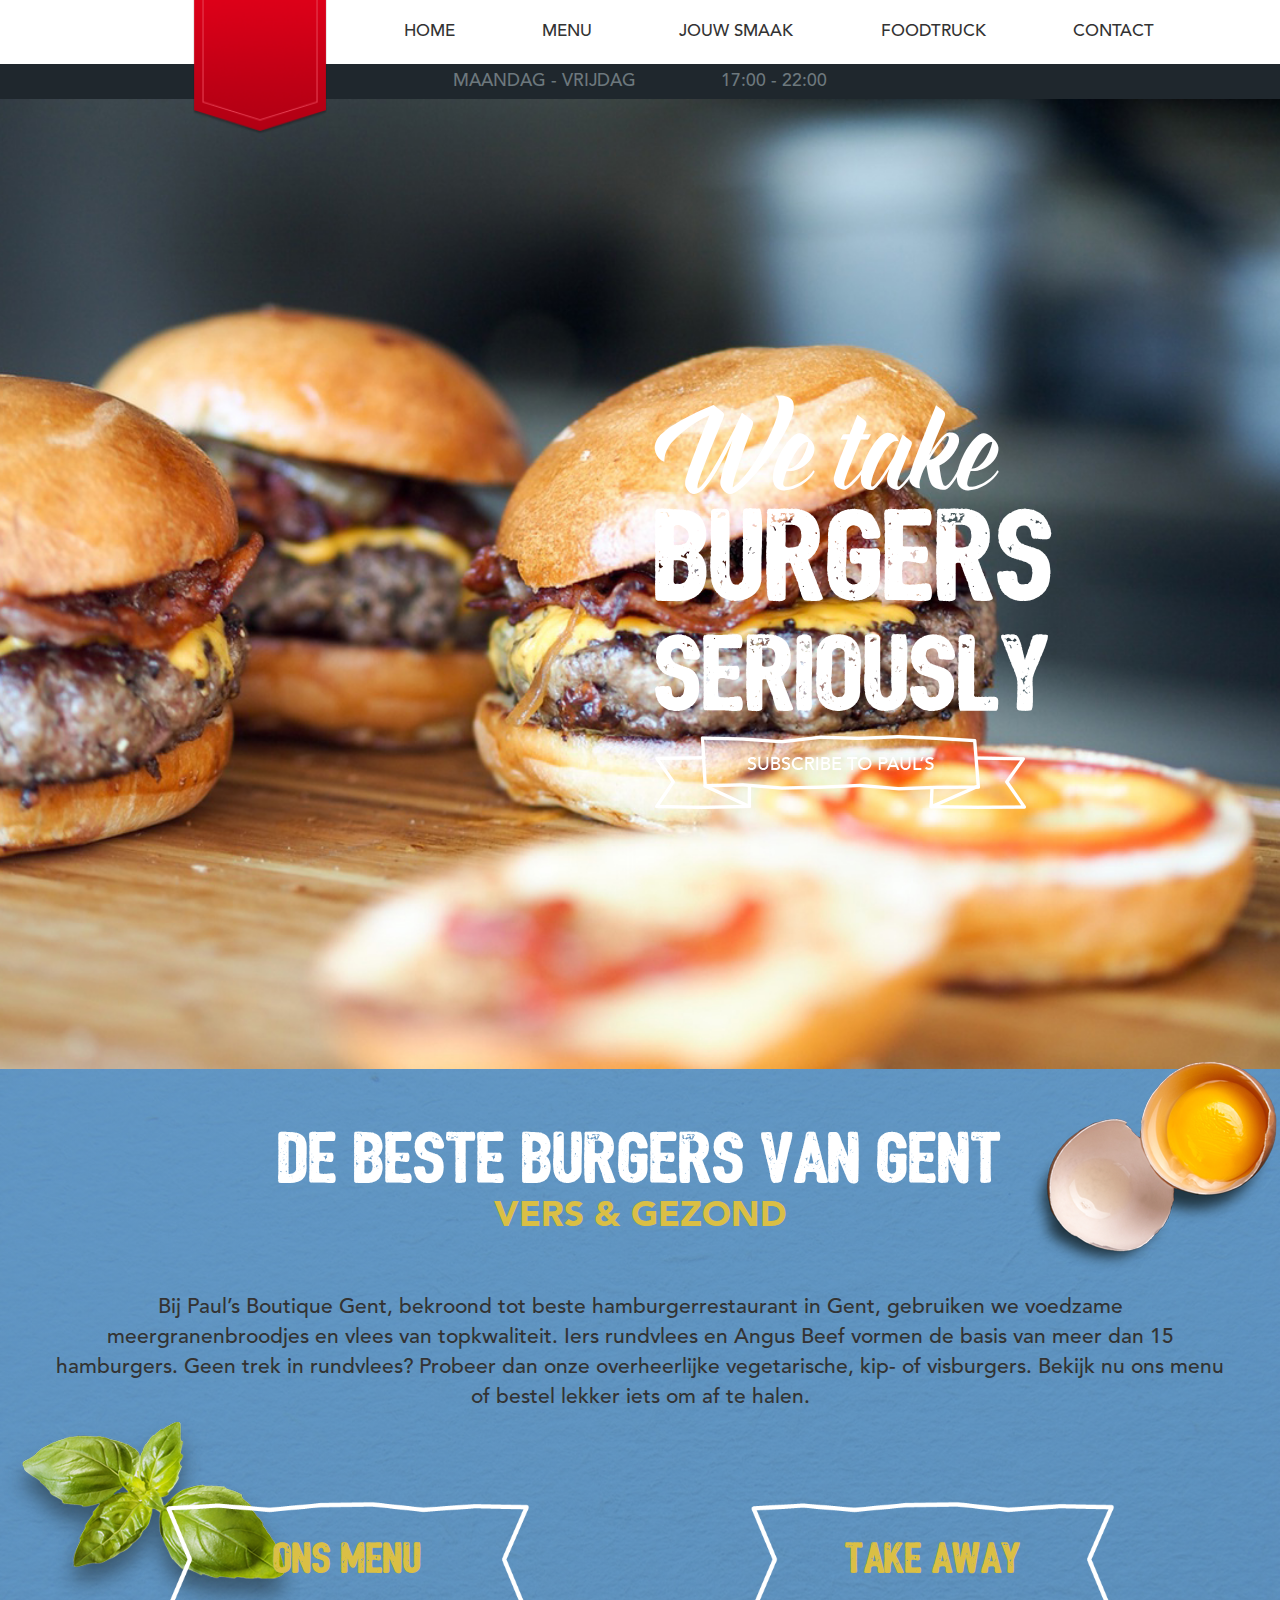
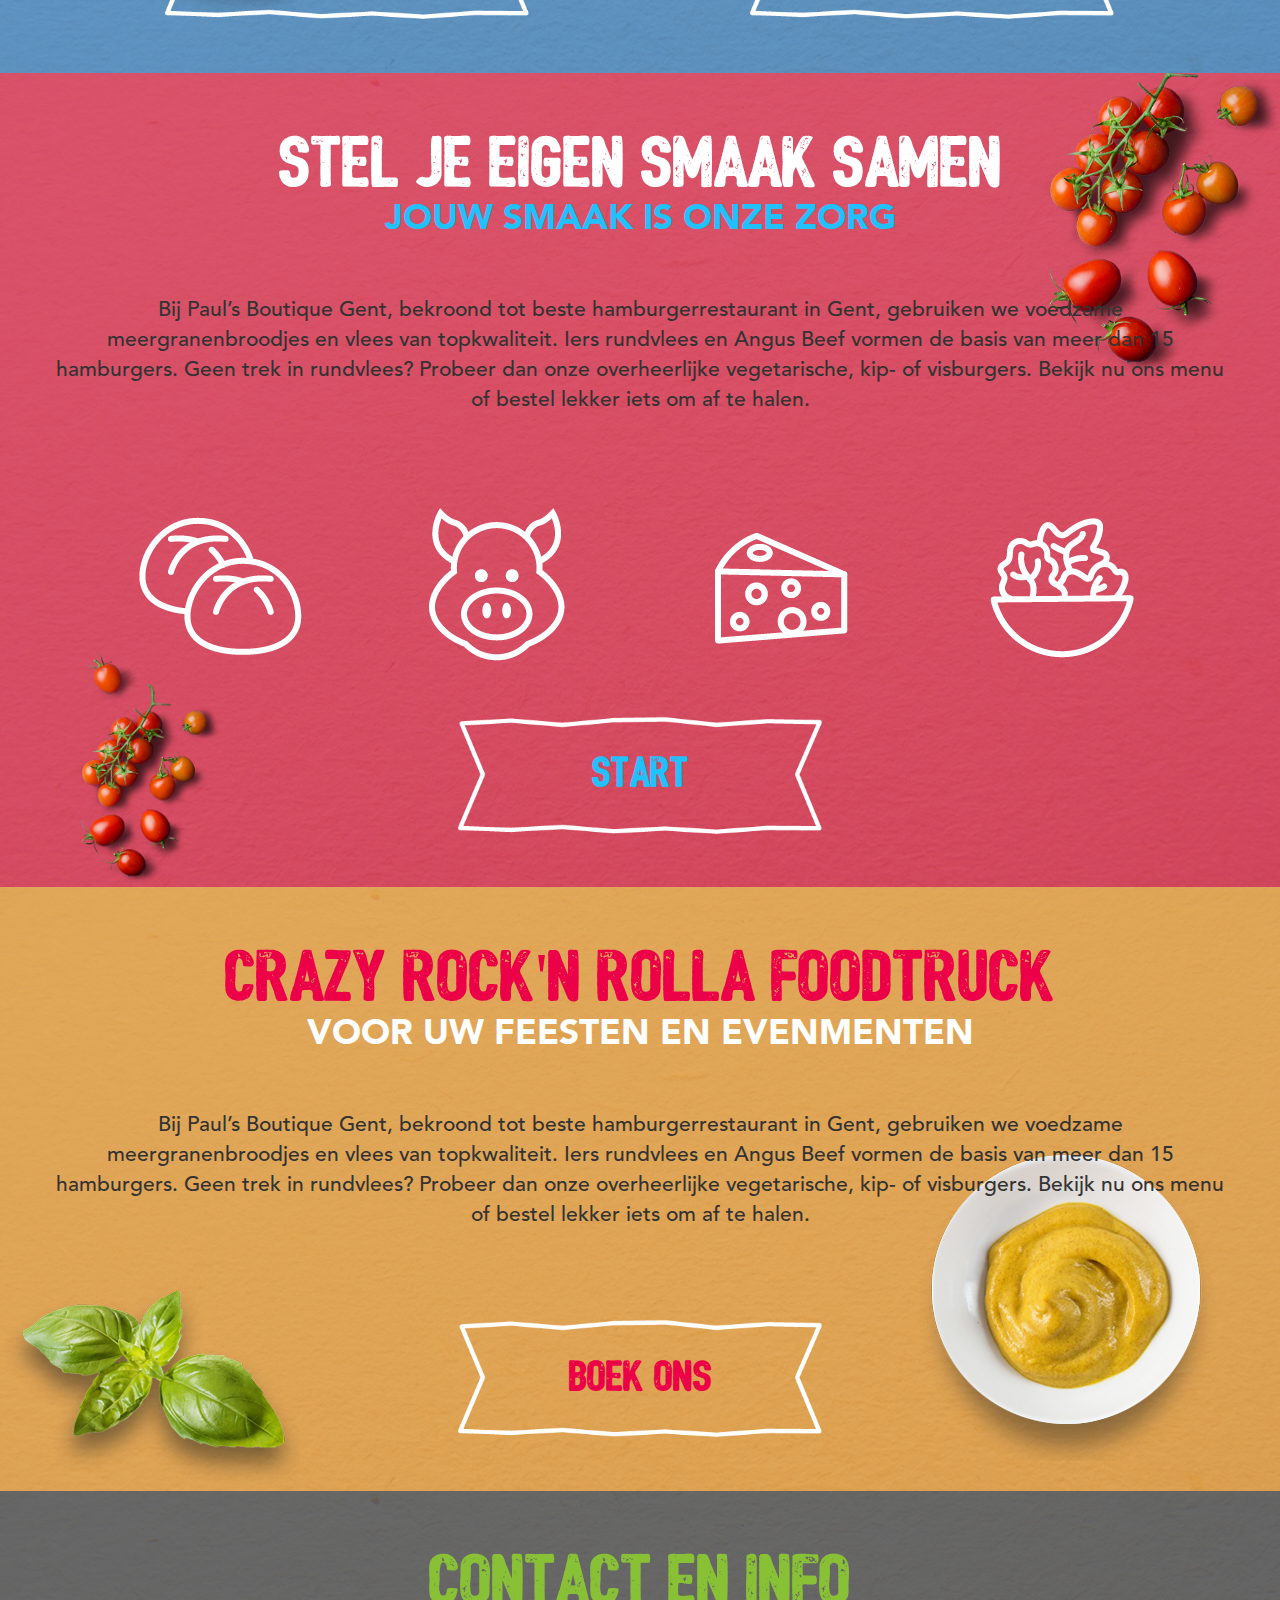
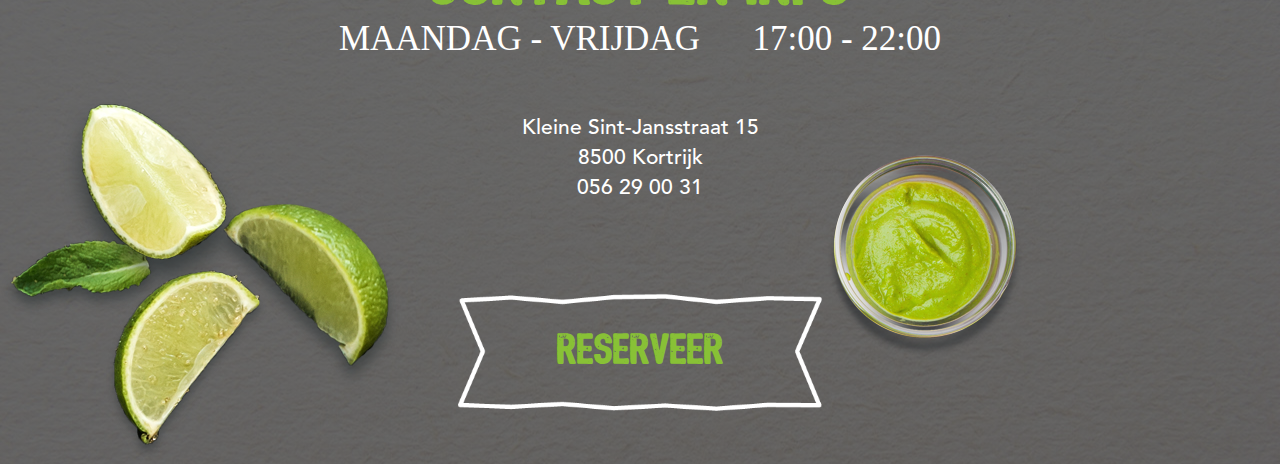
==== index.html @ bc1b94de "Just some extra adjustments!" ====
<!DOCTYPE html>
<html lang="en">
<head>
	<meta charset="UTF-8">
	<link rel="stylesheet" href="css/bootstrap.min.css">
	<link rel="stylesheet" href="css/styles.css">
	<meta name="viewport" content="width=device-width, initial-scale=1">
	<title>Pauls Boutiquegent</title>
</head>
<body>


<!-- NAVIGATION -->


<div class="navbanner">
<nav class="navigation">
	<div class="container">
		<div class="navbar-header">
      <button type="button" class="navbar-toggle" data-toggle="collapse" data-target="#myNavbar">
        <span class="icon-bar"></span>
        <span class="icon-bar"></span>
        <span class="icon-bar"></span>
      </button>
			<div class="pauls">
				PaulsBoutique
			</div>
    </div>
		<div class="collapse navbar-collapse" id="myNavbar">
			<ul class="nav">
				<li class="navLink">HOME</li>
				<li class="navLink">MENU</li>
				<li class="navLink">JOUW SMAAK</li>
				<li class="navLink">FOODTRUCK</li>
				<li style="padding-right: 0px;" class="navLink">CONTACT</li>
			</ul>
    </div>
		</div>
	</div>
</nav>

<!-- OPENING TIMES -->

<div class="opening-times">
	MAANDAG - VRIJDAG <span class="spacer"></span> 17:00 - 22:00
</div>
</div>

<!-- END OPENING TIMES -->

<!-- END NAVIGATION  -->

<!-- HEADER -->
	<div class="header">

		<div class="container">

			<div class="row">

				<div class="sloganhead col-lg-6 col-md-6 col-sm-12 col-xs-12">

					<span class="weTake">We take</span><br><span class="sloganBurger">burgers<br><span class="seriously">seriously</span></span><br>

				</div>

			</div>
			<div class="row">

				<div class="banner col-lg-6 col-md-6 col-sm-12 col-xs-12">
					  <!-- BANNER -->
						<img src="img/assets/subscribe.png" alt="">

				</div>

			</div>

		</div>

	</div>

	<!-- END HEADER -->


<!-- MENU -->

	<div class="menu">
<img id="basilpic" src="img/basilic.png" alt="">
		<img id="eggpic" src="img/ei.png" alt="">
		<div class="container">


			<div class="row">

					<div class="sectionhead col-lg-12 col-md-12 col-sm-12 col-xs-12">

						DE BESTE BURGERS VAN GENT

					</div>

			</div>

			<div class="row">

				<div class="sectionsubhead col-lg-12 col-md-12 col-sm-12 col-xs-12">

						VERS &amp; GEZOND

					</div>

			</div>
			<div class="row">

				<div class="sectioncontent col-lg-12 col-md-12 col-sm-12 col-xs-12">

						<p>Bij Paul’s Boutique Gent, bekroond tot beste hamburgerrestaurant in Gent, gebruiken we voedzame meergranenbroodjes en vlees van topkwaliteit. Iers rundvlees en Angus Beef vormen de basis van meer dan 15 hamburgers. Geen trek in rundvlees? Probeer dan onze overheerlijke vegetarische, kip- of visburgers. Bekijk nu ons menu of bestel lekker iets om af te halen.</p>

				</div>

			</div>

			<div class="row">

				<div class="sectionbutton col-lg-6 col-md-6 col-sm-6 col-xs-6">

				ONS MENU
				</div>
				<div class="sectionbutton col-lg-6 col-md-6 col-sm-6 col-xs-6">

					TAKE AWAY

				</div>


			</div>

		</div>

	</div>

	<!-- END MENU -->
<!-- myo -->

	<div class="makeyourown">
		<img id="tomatopic" src="img/tomaat.png" alt="">
		<img id="tomatopicTwo" src="img/tomaat.png" alt="">

		<div class="container">



			<div class="row">

					<div class="sectionhead col-lg-12 col-md-12 col-sm-12 col-xs-12">

						STEL JE EIGEN SMAAK SAMEN

					</div>

			</div>

			<div class="row">

				<div class="sectionsubhead col-lg-12 col-md-12 col-sm-12 col-xs-12">

						JOUW SMAAK IS ONZE ZORG

					</div>

			</div>
			<div class="row">

				<div class="sectioncontent col-lg-12 col-md-12 col-sm-12 col-xs-12">

						<p>Bij Paul’s Boutique Gent, bekroond tot beste hamburgerrestaurant in Gent, gebruiken we voedzame meergranenbroodjes en vlees van topkwaliteit. Iers rundvlees en Angus Beef vormen de basis van meer dan 15 hamburgers. Geen trek in rundvlees? Probeer dan onze overheerlijke vegetarische, kip- of visburgers. Bekijk nu ons menu of bestel lekker iets om af te halen.</p>

				</div>

			</div>
			<div class="row">

				<div class="myoimages col-lg-12 col-md-12 col-sm-12 col-xs-12">

						<center><img id="bread" src="img/assets/PNGs/bread.png"><img id="pig" src="img/assets/PNGs/pig.png"><img id="cheese" src="img/assets/PNGs/cheese.png"><img id="salad" src="img/assets/PNGs/salad.png"></center>

				</div>

			</div>

			<div class="row">

				<div class="sectionbutton col-lg-6 col-md-6 col-sm-6 col-xs-6">

				START
				</div>



			</div>

		</div>

	</div>

	<!-- END myo -->
	<!-- events -->

	<div class="events">
	<img id="basilEvents" src="img/basilic.png" alt="">
	<img id="mustardEvents" src="img/mustard.png" alt="">

		<div class="container">

			<div class="row">

					<div class="sectionhead col-lg-12 col-md-12 col-sm-12 col-xs-12">

						CRAZY ROCK'N ROLLA FOODTRUCK

					</div>

			</div>

			<div class="row">

				<div class="sectionsubhead col-lg-12 col-md-12 col-sm-12 col-xs-12">

						VOOR UW FEESTEN EN EVENMENTEN

					</div>

			</div>
			<div class="row">

				<div class="sectioncontent col-lg-12 col-md-12 col-sm-12 col-xs-12">

						<p>Bij Paul’s Boutique Gent, bekroond tot beste hamburgerrestaurant in Gent, gebruiken we voedzame meergranenbroodjes en vlees van topkwaliteit. Iers rundvlees en Angus Beef vormen de basis van meer dan 15 hamburgers. Geen trek in rundvlees? Probeer dan onze overheerlijke vegetarische, kip- of visburgers. Bekijk nu ons menu of bestel lekker iets om af te halen.</p>

				</div>

			</div>

			<div class="row">

				<div class="sectionbutton col-lg-6 col-md-6 col-sm-6 col-xs-6">

				BOEK ONS
				</div>



			</div>

		</div>

	</div>

	<!-- END events -->

		<!-- contact -->

	<div class="contact">
	<img id="limespic" src="img/limes.png" alt="">
	<img id="wasabipic" src="img/wasabi.png" alt="">

		<div class="container">

			<div class="row">

					<div class="sectionhead col-lg-12 col-md-12 col-sm-12 col-xs-12">

						CONTACT EN INFO

					</div>

			</div>

			<div class="row">

				<div class="sectionsubhead col-lg-12 col-md-12 col-sm-12 col-xs-12">

						MAANDAG - VRIJDAG &nbsp;&nbsp;&nbsp;&nbsp; 17:00 - 22:00

					</div>

			</div>
			<div class="row">

				<div class="sectioncontent col-lg-12 col-md-12 col-sm-12 col-xs-12">

						<p>Kleine Sint-Jansstraat 15<Br>
						8500 Kortrijk<br>
						056 29 00 31</p>

				</div>

			</div>

			<div class="row">

				<div class="sectionbutton col-lg-6 col-md-6 col-sm-6 col-xs-6">

				RESERVEER
				</div>



			</div>

		</div>

	</div>

	<!-- END contact -->

	<script src="js/jquery.min.js"></script>
	<script src="js/bootstrap.js"></script>
	<script src="js/functions.js"></script>

</body>
</html>
---- css/styles.css ----
/* NAVIGATION */



.icon-bar {
	color: black;
	border: 1px solid black !important;
}

.navbanner {
  position: relative;
}

.navbanner:after {
  content: " ";
  position: absolute;
  top: 0;
  bottom: -70px;
  left: 15%;
  right: 0;
  background-size:contain;
  background-image: url('../img/assets/navheader.png'); /*Your image here*/
	background-repeat: no-repeat;

}

.navigation ul li {
	display: inline-block;
	font-size: 120%;
	padding: 20px 5% 20px;
	font-family: sectionContent;
}
.navigation ul {
	margin-left: 25%;
}


.opening-times {
	font-family: sectionContent;
	font-size: 125%;
	background-color: rgb(31, 39, 45);
	color: rgb(109, 120, 125);
	padding: 5px 0 5px;
	text-align: center;
}

.spacer {
	padding: 0 40px 0 40px;
}

/* END NAVIGATION */




/*HEADER */



.header {
	background-image: url('../img/burger01.jpg');
	background-size: cover;
	background-position: center;
    background-attachment: local;
	background-repeat: no-repeat;
	min-height: 970px;
    z-index: 10;
}
.sloganhead {
	font-size: 900%;
	line-height: 95px;
	color: white;
	padding-top: 300px;
	float: right;
}

.weTake {
	font-family: 'weTake';
	line-height: 110px;
	font-size: 90%;
}
.seriously {
	font-size: 83%;
}
.sloganBurger {
	font-family: 'burgerSlogan';
	line-height: 100px;
}
.banner {
	float: right;

}




/* END HEADER */

/* MENU */

.sectionhead {
	text-align: center;
	font-size: 500%;
	font-family: burgerSlogan;
	padding-top: 3vh;
	z-index: 5;
	color: #FFF;
}

.sectionsubhead {
	font-size: 250%;
	text-align: center;
	font-family: sectionSubHead;
	margin-top: -2%;
}

.sectioncontent {

	padding: 50px 0 50px;
	text-align: center;
	font-size: 150%;
	font-family: sectionContent;
}


.sectionbutton {
	background-image: url('../img/assets/PNGs/button.png');
	text-align: center;
	background-repeat: no-repeat;
	background-position: center;
	padding: 60px 0 60px 0;
	background-size: 90%;
	font-size: 300%;
	color: #EEE;
    font-family: sectionButton;
}






/* MENU */


.menu {
	background: linear-gradient(to bottom, rgba(51, 122,183,0.75), rgba(51, 122, 183, 0.75)), url('../img/rough-beige-paper-texture.jpg');
    background-repeat: no-repeat;
    background-size: cover;
	padding: 20px 0 20px;
	position: relative;
    z-index: 9;
}

.menu .sectionsubhead {
	color: rgb(218, 191, 69);
	font-family: avenBlack;
}
.menu .sectionbutton {
	color: rgb(218, 191, 69);
	font-family: 'burgerSlogan';
}


#basilpic {
	position: absolute;
	padding-top: 25%;
}

#eggpic {
	position: absolute;
	top: -10px;
	right: 0px;
	float: right;

}

#tomatopic {
	position: absolute;
	right: 0px;
	top: -100px;
	overflow: hidden;
	height: 50%;

}
#tomatopicTwo {
	position: absolute;
	bottom: 0;
	left: 5%;
	overflow: hidden;
	height: 30%;

}

#limespic {
	position: absolute;
	bottom: 0;
}

#wasabipic {
	position: absolute;
	top: 45%;
	right: 20%;
}

#basilEvents {
	position: absolute;
	bottom: 0;
	left: 0;
}

#mustardEvents {
	position: absolute;
	right: 5%;
	bottom: 5%;

}
/* MAKE YOUR OWN */

.makeyourown {
	background: linear-gradient(to bottom, rgba(212, 31, 62, 0.75), rgba(212, 31, 62, 0.75)), url('../img/rough-beige-paper-texture.jpg');
    background-repeat: no-repeat;
    background-size: cover;
	padding: 20px 0 20px;
	position: relative;
}

.makeyourown .sectionbutton {
	left: 25%;
}
.makeyourown .sectionsubhead {
	color: rgb(33, 192, 255);
	font-family: avenBlack;
}
.makeyourown .sectionbutton {
	color: rgb(33, 192, 255);
	font-family: 'burgerSlogan';
}


.myoimages img {
	padding: 10px 45px 10px 45px;
}

/* END MYO */

/* EVENTS */

.events {
    background: linear-gradient(to bottom, rgba(222, 145, 41, 0.75), rgba(222, 145, 41, 0.75)), url('../img/rough-beige-paper-texture.jpg');
    background-repeat: no-repeat;
    background-size: cover;
	position: relative;
	padding: 20px 0 20px;
}
.events .sectionbutton {
	left: 25%;
}
.events .sectionhead {
	color: rgb(236, 0, 72);
	font-family: 'burgerSlogan';
}
.events .sectionsubhead {
	font-size: 250%;
	font-family: avenBlack;
	color: #FFF;
}
.events .sectionbutton {
	color: rgb(236, 0, 72);
	font-family: 'burgerSlogan';
}



/* END EVENTS */

/* CONTACT */

.contact {
    background: linear-gradient(to bottom, rgba(59, 59, 59, 0.75), rgba(59, 59, 59, 0.75)), url('../img/rough-beige-paper-texture.jpg');
    background-repeat: no-repeat;
    background-size: cover;
	background-color: rgba(59, 59, 59, 0.75);
	position: relative;
	padding: 20px 0;
	color: white;
}
.contact .sectionbutton {
	left: 25%;
}

.contact .sectionhead {
	color: rgb(136, 193, 54);
	font-family: 'burgerSlogan';
}
.events .sectionsubhead {
	font-size: 250%;
	font-family: avenBlack;
	color: #FFF;
}
.contact .sectionbutton {
	color: rgb(136, 193, 54);
	font-family: 'burgerSlogan';
}

/* END CONTACT */


/* MENU PAGE */

.menu-body {
	background: linear-gradient(to bottom, rgba(20, 20, 20, 0.9), rgba(20, 20, 20, 0.9)), url('../img/rough-beige-paper-texture.jpg');
	background-repeat: no-repeat;
	background-size: cover;
}

.menu-padding {
	padding-bottom: 100px;
}

.menu-header {
	background-image: url('../img/ingredients01.jpg');
    background-size: cover;
    height: 650px;
    background-repeat: no-repeat;
}
.menu-head {
	color: #FFF;
	text-align: center;
	font-family: 'burgerSlogan';
	font-size: 700%;
	padding: 40px 0 20px;
}


.burgers {
	color: #EEE;
	font-size: 150%;
}
.burgers li {
	list-style: none;
}

.burgers h1 {
	font-family: 'burgerSlogan';
	font-size: 300%;
	margin-left: 7.5%;
}

#currency {
	float: right;
}

/* ORDER */

.order {
	background: linear-gradient(to bottom, rgba(20, 20, 20, 0.9), rgba(20, 20, 20, 0.9)), url('../img/rough-beige-paper-texture.jpg');
	background-repeat: no-repeat;
	background-size: cover;
	text-align: center;
}

.jouwSmaak {
	color: #FDA940;
	font-size: 400%;
	padding: 40px 0;
	font-family: 'burgerSlogan';
}

.orderSub {
	color: #EEE;
	font-size: 400%;
	font-family: 'burgerSlogan';
	padding: 0 0 30px;
}

.orderFood {
	height: 100px;
	display: inline;
}

.order li {
	list-style: circle;
	color: #EEE;
	font-size: 150%;
}
.foodOrder li {
  list-style: circle;
}
.selected {
  list-style: disc !important;
}
.order .sectionbutton {
	left: 25%;
	background-size: 60%;
	color: #89BF41;
	font-size: 450%;
}

/* BUNS */

.buns {
	padding: 20px 0 50px;
}

.bunRadio {
	cursor: pointer;
}

.buns img {
	max-height: 17.5%;
}

/* END BUNS */

/* MEAT */
.meat {
	padding: 20px 0 50px;
}

.meat img {
	max-height: 17.5%;
}

/* END MEAT*/

/* CHEESE */

.cheese {
	padding: 20px 0 50px;
}

.cheese img {
	max-height: 17.5%;
}

/* END CHEESE */

/* EXTRAS */

.extras {
	padding: 20px 0 100px;
}

.extras img {
	max-height: 17.5%;
}

/* END EXTRAS */

/* END ORDER */

.pauls {
	font-size: 200%;
	font-family: 'weTake';
	margin-left: 45%;
	margin-top: 1%;
}

/* MEDIA */

@media (min-width: 1200px) {
	.pauls {
		display: none;
	}
}

@media (max-width: 782px) {

	.sectionhead {
		font-size: 300%;
	}
	.sectionsubhead {
		font-size: 150%;
	}
	.sectioncontent {
		font-size: 125%;
	}
	.sectionbutton {
		font-size: 90%;
	}
}
@media (max-width: 992px) {
	.sloganhead {
		text-align: center;
	}

	.navbanner {
		left: -15%;
	}
	.navbanner:after {
		bottom: -40px;
	}
	.opening-times {
		font-size: 100%;
	}
	.banner {
		text-align: center;
	}
	.sectionhead {
		font-size: 300%;
	}
	.sectionsubhead {
		font-size: 150%;
	}
	.sectioncontent {
		font-size: 125%;
	}
	.sectionbutton {
		font-size: 200%;
	}
}
@media (max-width: 700px) {
	.sloganhead {
		padding: 50px 0 50px;
	}
    p {
        margin-left: 10px;
        margin-right:10px;
    }
	.header {
		background-size: cover;
		min-height: 600px;
	}
	.sectionhead {
		font-size: 300%;
	}
	.sectionsubhead {
		font-size: 150%;
	}
	.sectioncontent {
		font-size: 125%;
	}
	.sectionbutton {
		font-size: 200%;
		margin-top: -50px;
		background-size: 120%;
	}

    #limespic {
        height: 30%;
        top: 10%;

    }
    #wasabipic {
        top: 50%;
        right: 5%;
        height: 30%;

    }

    #mustardEvents {
        height: 20%;
    }
    #basilEvents {
        position: absolute;
        top: 0px;
    }

    #basilpic {
        height: 40%;
        bottom: 0;
    }

    #tomatopic {
        height: 15%;
        top: 0px;
    }

    #tomatopicTwo {
        height: 20%;
    }

    .myoimages {
        text-align: center
    }
    .myoimages img {
        height: 100px;
    }
}



/* END MEDIA */

/* FONTS */


@font-face {
    font-family: weTake;
    src: url('../fonts/Everglow.otf');
}
@font-face {
    font-family: burgerSlogan;
    src: url('../fonts/distress.otf');
}
@font-face {
    font-family: avenBlack;
    src: url('../fonts/avenir/AvenirLTStd-Black.otf');
}
@font-face {
    font-family: avenBlackOblique;
    src: url('../fonts/avenir/AvenirLTStd-BlackOblique.otf');
}
@font-face {
    font-family: sectionContent;
    src: url('../fonts/avenir/AvenirLTStd-Medium.otf');
}
@font-face {
    font-family: sectionButton;
    src: url('../fonts/distress.otf');
}


/* END FONTS
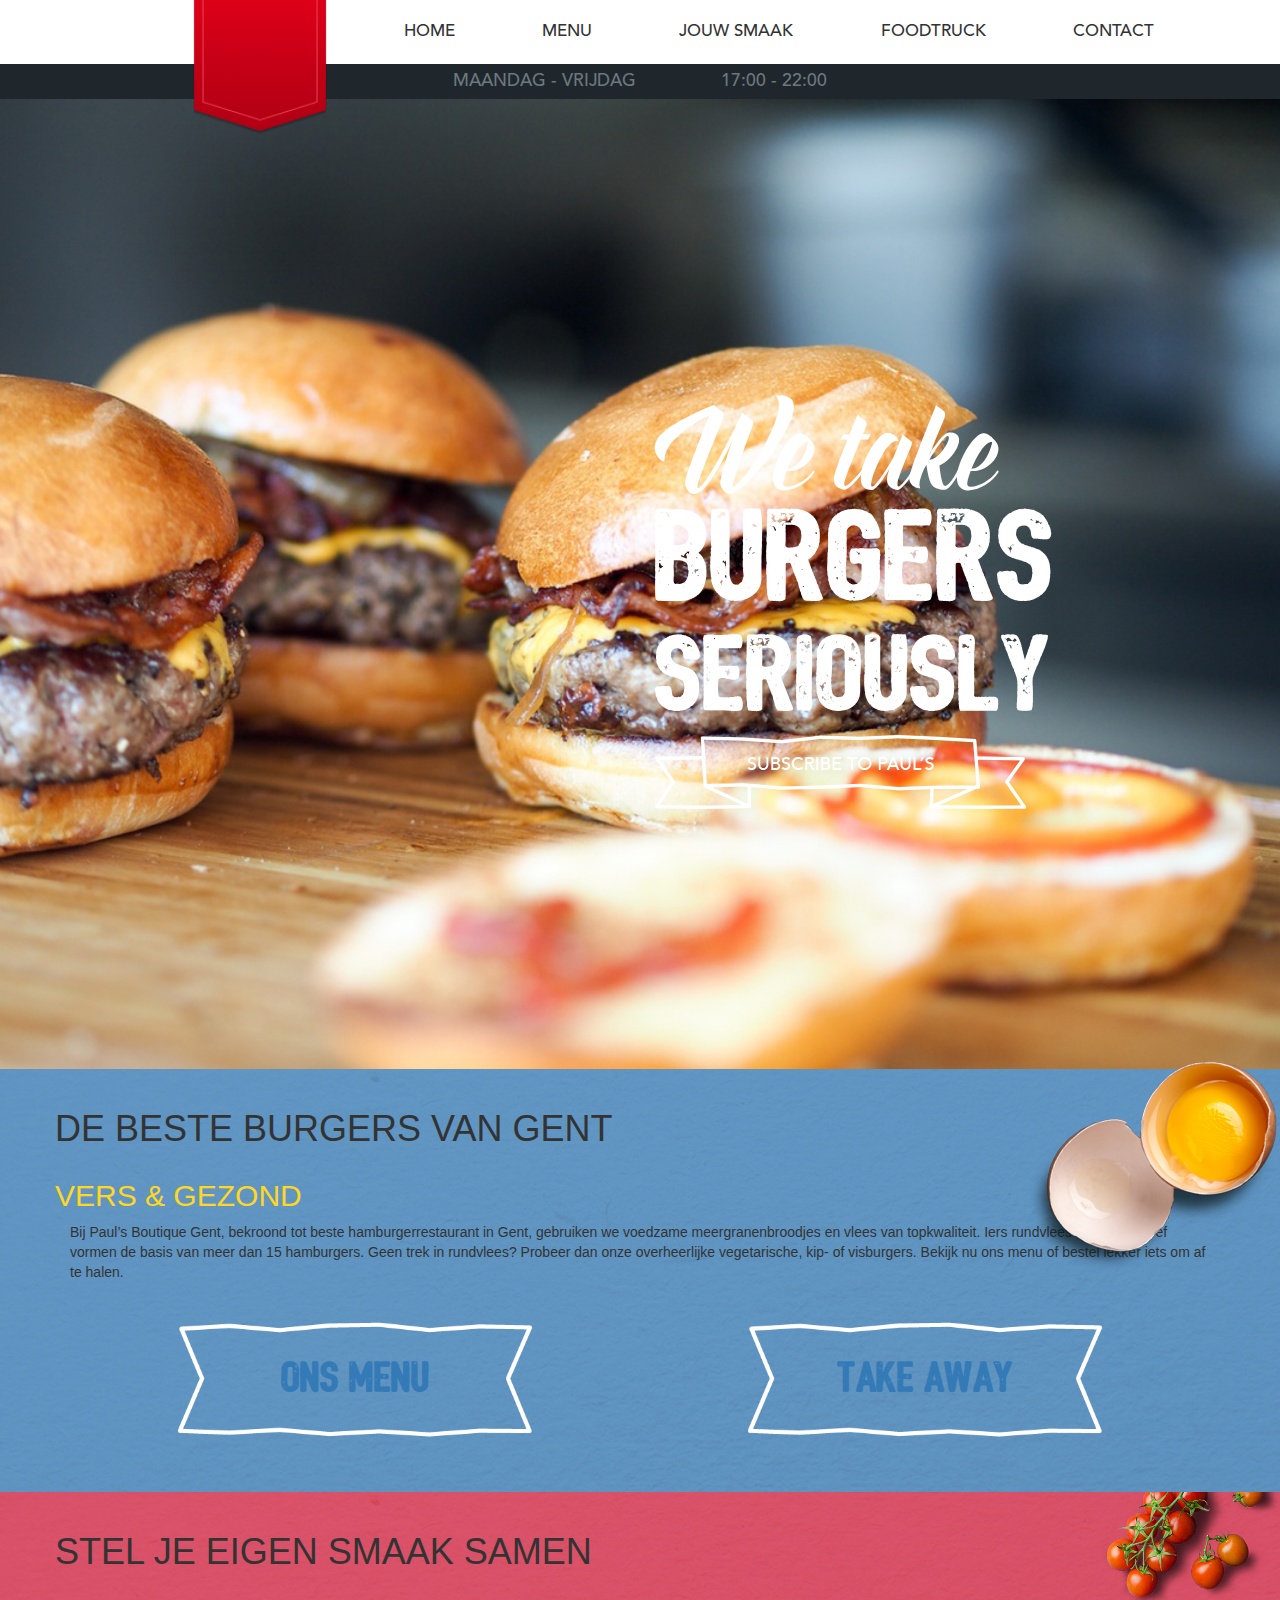
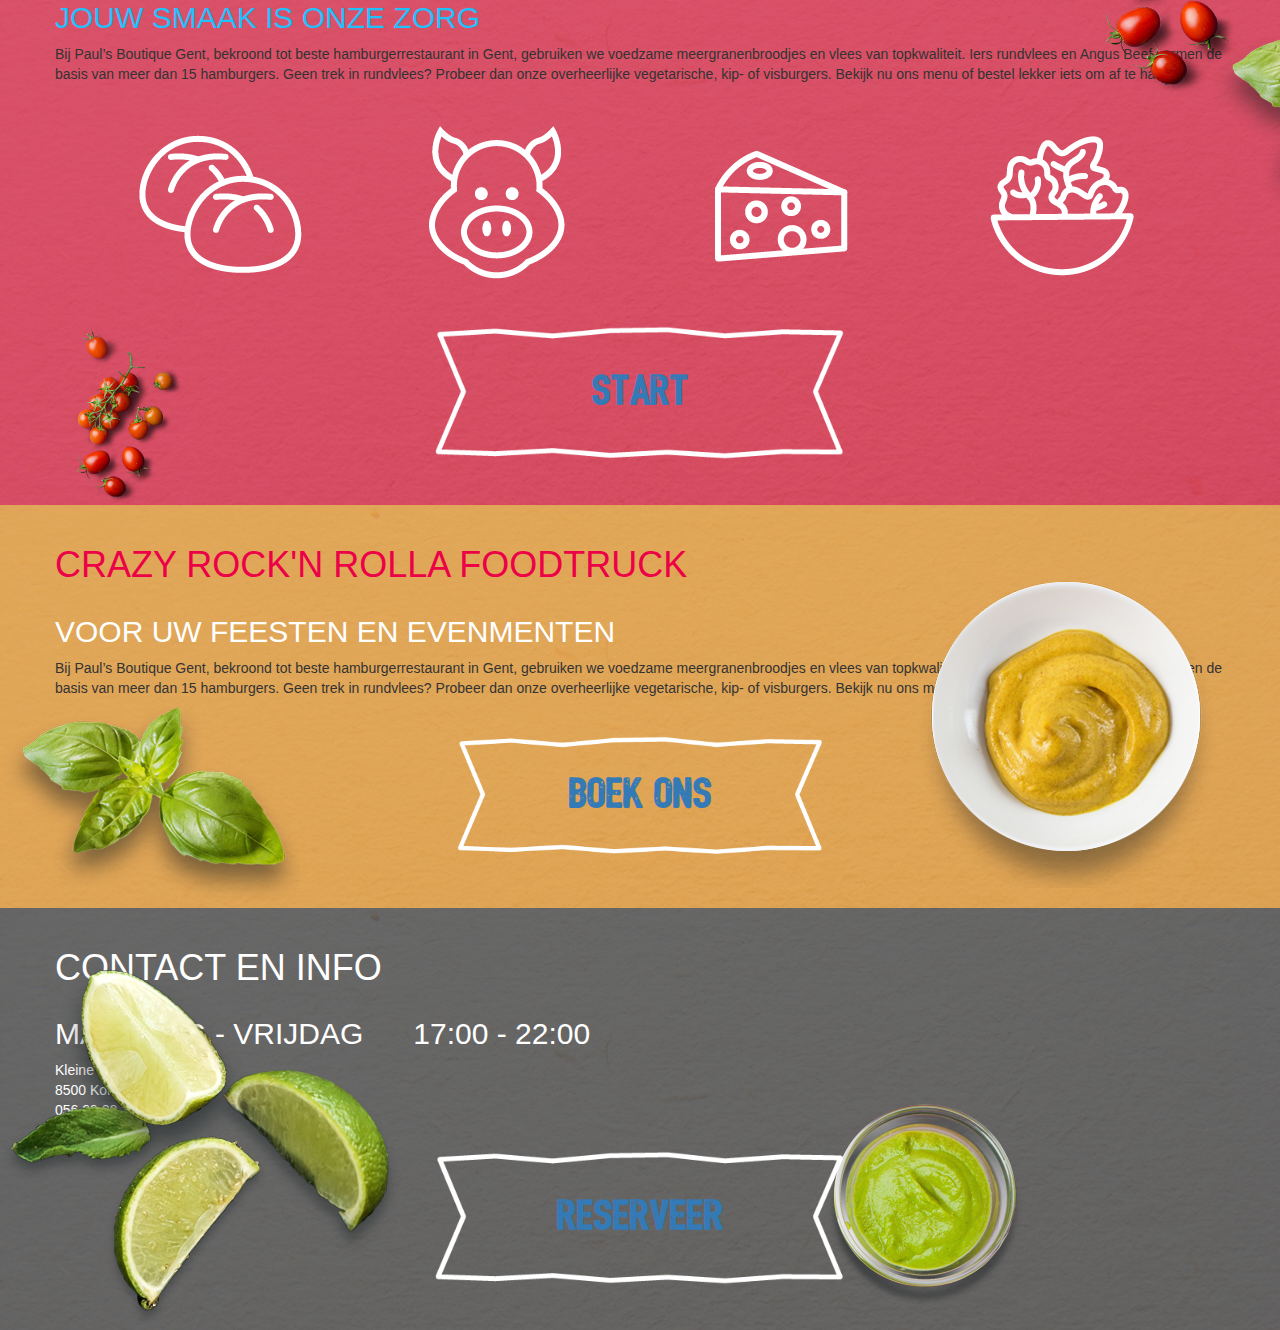
==== commit 952d0d4b: "Added files via upload" ====
--- a/index.html
+++ b/index.html
@@ -13,20 +13,22 @@
 <!-- NAVIGATION -->
 
 
-<div class="navbanner">
+<section class="navbanner">
 <nav class="navigation">
-	<div class="container">
-		<div class="navbar-header">
-      <button type="button" class="navbar-toggle" data-toggle="collapse" data-target="#myNavbar">
+<section class="container">
+
+<section class="navbar-header">
+     <button type="button" class="navbar-toggle" data-toggle="collapse" data-target="#myNavbar">
         <span class="icon-bar"></span>
         <span class="icon-bar"></span>
         <span class="icon-bar"></span>
-      </button>
-			<div class="pauls">
+     </button>
+			<section class="pauls">
 				PaulsBoutique
-			</div>
-    </div>
-		<div class="collapse navbar-collapse" id="myNavbar">
+			</section>
+    </section>
+	
+		<section class="collapse navbar-collapse" id="myNavbar">
 			<ul class="nav">
 				<li class="navLink">HOME</li>
 				<li class="navLink">MENU</li>
@@ -34,281 +36,206 @@
 				<li class="navLink">FOODTRUCK</li>
 				<li style="padding-right: 0px;" class="navLink">CONTACT</li>
 			</ul>
-    </div>
-		</div>
-	</div>
+    </section>
+		</section>
+	</section>
 </nav>
 
 <!-- OPENING TIMES -->
 
-<div class="opening-times">
+<section class="opening-times">
 	MAANDAG - VRIJDAG <span class="spacer"></span> 17:00 - 22:00
-</div>
-</div>
+</section>
+</section>
 
 <!-- END OPENING TIMES -->
 
 <!-- END NAVIGATION  -->
 
 <!-- HEADER -->
-	<div class="header">
-
-		<div class="container">
-
-			<div class="row">
-
-				<div class="sloganhead col-lg-6 col-md-6 col-sm-12 col-xs-12">
-
-					<span class="weTake">We take</span><br><span class="sloganBurger">burgers<br><span class="seriously">seriously</span></span><br>
-
-				</div>
-
-			</div>
-			<div class="row">
-
-				<div class="banner col-lg-6 col-md-6 col-sm-12 col-xs-12">
-					  <!-- BANNER -->
-						<img src="img/assets/subscribe.png" alt="">
-
-				</div>
-
-			</div>
-
-		</div>
-
-	</div>
-
-	<!-- END HEADER -->
+<section class="header">
+
+<section class="container">
+<section class="row">
+<section class="sloganhead col-lg-6 col-md-6 col-sm-12 col-xs-12">
+<span class="weTake">We take</span><br><span class="sloganBurger">burgers<br><span class="seriously">seriously</span></span><br>
+</section>
+</section>
+
+<section class="row">
+<section class="banner col-lg-6 col-md-6 col-sm-12 col-xs-12">
+<img src="img/assets/subscribe.png" alt="">
+</section>
+
+</section>
+</section>
+</section>
+
+<!-- END HEADER -->
 
 
 <!-- MENU -->
 
-	<div class="menu">
+<section class="menu">
+<section class="container">
+
+
+<section class="row">
+
+<h1 "col-lg-12 col-md-12 col-sm-12 col-xs-12">
+DE BESTE BURGERS VAN GENT
+</h1>
+
+</section>
+
+<section class="row">
+<h2 "col-lg-12 col-md-12 col-sm-12 col-xs-12"><font color="#ffd723">
+VERS &amp; GEZOND
+</font></h2>
+</section>
+
+<section class="row">
+
+<p class="white col-lg-12 col-md-12 col-sm-12 col-xs-12">Bij Paul’s Boutique Gent, bekroond tot beste hamburgerrestaurant in Gent, gebruiken we voedzame meergranenbroodjes en vlees van topkwaliteit. Iers rundvlees en Angus Beef vormen de basis van meer dan 15 hamburgers. Geen trek in rundvlees? Probeer dan onze overheerlijke vegetarische, kip- of visburgers. Bekijk nu ons menu of bestel lekker iets om af te halen.</p>
+
+</section>
+
+<section class="sectionbutton col-lg-6 col-md-6 col-sm-6 col-xs-6">
+<a href="page.html">ONS MENU</a> 
+</section>
+<section class="sectionbutton col-lg-6 col-md-6 col-sm-6 col-xs-6">
+<a href="page.html">TAKE AWAY</a> 
+</section>
+
 <img id="basilpic" src="img/basilic.png" alt="">
-		<img id="eggpic" src="img/ei.png" alt="">
-		<div class="container">
-
-
-			<div class="row">
-
-					<div class="sectionhead col-lg-12 col-md-12 col-sm-12 col-xs-12">
-
-						DE BESTE BURGERS VAN GENT
-
-					</div>
-
-			</div>
-
-			<div class="row">
-
-				<div class="sectionsubhead col-lg-12 col-md-12 col-sm-12 col-xs-12">
-
-						VERS &amp; GEZOND
-
-					</div>
-
-			</div>
-			<div class="row">
-
-				<div class="sectioncontent col-lg-12 col-md-12 col-sm-12 col-xs-12">
-
-						<p>Bij Paul’s Boutique Gent, bekroond tot beste hamburgerrestaurant in Gent, gebruiken we voedzame meergranenbroodjes en vlees van topkwaliteit. Iers rundvlees en Angus Beef vormen de basis van meer dan 15 hamburgers. Geen trek in rundvlees? Probeer dan onze overheerlijke vegetarische, kip- of visburgers. Bekijk nu ons menu of bestel lekker iets om af te halen.</p>
-
-				</div>
-
-			</div>
-
-			<div class="row">
-
-				<div class="sectionbutton col-lg-6 col-md-6 col-sm-6 col-xs-6">
-
-				ONS MENU
-				</div>
-				<div class="sectionbutton col-lg-6 col-md-6 col-sm-6 col-xs-6">
-
-					TAKE AWAY
-
-				</div>
-
-
-			</div>
-
-		</div>
-
-	</div>
-
-	<!-- END MENU -->
+<img id="eggpic" src="img/ei.png" alt="">
+
+</section>
+</section>
+
+<!-- END MENU -->
 <!-- myo -->
 
-	<div class="makeyourown">
-		<img id="tomatopic" src="img/tomaat.png" alt="">
-		<img id="tomatopicTwo" src="img/tomaat.png" alt="">
-
-		<div class="container">
-
-
-
-			<div class="row">
-
-					<div class="sectionhead col-lg-12 col-md-12 col-sm-12 col-xs-12">
-
-						STEL JE EIGEN SMAAK SAMEN
-
-					</div>
-
-			</div>
-
-			<div class="row">
-
-				<div class="sectionsubhead col-lg-12 col-md-12 col-sm-12 col-xs-12">
-
-						JOUW SMAAK IS ONZE ZORG
-
-					</div>
-
-			</div>
-			<div class="row">
-
-				<div class="sectioncontent col-lg-12 col-md-12 col-sm-12 col-xs-12">
-
-						<p>Bij Paul’s Boutique Gent, bekroond tot beste hamburgerrestaurant in Gent, gebruiken we voedzame meergranenbroodjes en vlees van topkwaliteit. Iers rundvlees en Angus Beef vormen de basis van meer dan 15 hamburgers. Geen trek in rundvlees? Probeer dan onze overheerlijke vegetarische, kip- of visburgers. Bekijk nu ons menu of bestel lekker iets om af te halen.</p>
-
-				</div>
-
-			</div>
-			<div class="row">
-
-				<div class="myoimages col-lg-12 col-md-12 col-sm-12 col-xs-12">
-
-						<center><img id="bread" src="img/assets/PNGs/bread.png"><img id="pig" src="img/assets/PNGs/pig.png"><img id="cheese" src="img/assets/PNGs/cheese.png"><img id="salad" src="img/assets/PNGs/salad.png"></center>
-
-				</div>
-
-			</div>
-
-			<div class="row">
-
-				<div class="sectionbutton col-lg-6 col-md-6 col-sm-6 col-xs-6">
-
-				START
-				</div>
-
-
-
-			</div>
-
-		</div>
-
-	</div>
-
-	<!-- END myo -->
-	<!-- events -->
-
-	<div class="events">
-	<img id="basilEvents" src="img/basilic.png" alt="">
-	<img id="mustardEvents" src="img/mustard.png" alt="">
-
-		<div class="container">
-
-			<div class="row">
-
-					<div class="sectionhead col-lg-12 col-md-12 col-sm-12 col-xs-12">
-
-						CRAZY ROCK'N ROLLA FOODTRUCK
-
-					</div>
-
-			</div>
-
-			<div class="row">
-
-				<div class="sectionsubhead col-lg-12 col-md-12 col-sm-12 col-xs-12">
-
-						VOOR UW FEESTEN EN EVENMENTEN
-
-					</div>
-
-			</div>
-			<div class="row">
-
-				<div class="sectioncontent col-lg-12 col-md-12 col-sm-12 col-xs-12">
-
-						<p>Bij Paul’s Boutique Gent, bekroond tot beste hamburgerrestaurant in Gent, gebruiken we voedzame meergranenbroodjes en vlees van topkwaliteit. Iers rundvlees en Angus Beef vormen de basis van meer dan 15 hamburgers. Geen trek in rundvlees? Probeer dan onze overheerlijke vegetarische, kip- of visburgers. Bekijk nu ons menu of bestel lekker iets om af te halen.</p>
-
-				</div>
-
-			</div>
-
-			<div class="row">
-
-				<div class="sectionbutton col-lg-6 col-md-6 col-sm-6 col-xs-6">
-
-				BOEK ONS
-				</div>
-
-
-
-			</div>
-
-		</div>
-
-	</div>
-
-	<!-- END events -->
-
-		<!-- contact -->
-
-	<div class="contact">
-	<img id="limespic" src="img/limes.png" alt="">
-	<img id="wasabipic" src="img/wasabi.png" alt="">
-
-		<div class="container">
-
-			<div class="row">
-
-					<div class="sectionhead col-lg-12 col-md-12 col-sm-12 col-xs-12">
-
-						CONTACT EN INFO
-
-					</div>
-
-			</div>
-
-			<div class="row">
-
-				<div class="sectionsubhead col-lg-12 col-md-12 col-sm-12 col-xs-12">
-
-						MAANDAG - VRIJDAG &nbsp;&nbsp;&nbsp;&nbsp; 17:00 - 22:00
-
-					</div>
-
-			</div>
-			<div class="row">
-
-				<div class="sectioncontent col-lg-12 col-md-12 col-sm-12 col-xs-12">
-
-						<p>Kleine Sint-Jansstraat 15<Br>
-						8500 Kortrijk<br>
-						056 29 00 31</p>
-
-				</div>
-
-			</div>
-
-			<div class="row">
-
-				<div class="sectionbutton col-lg-6 col-md-6 col-sm-6 col-xs-6">
-
-				RESERVEER
-				</div>
-
-
-
-			</div>
-
-		</div>
-
-	</div>
+<section class="makeyourown">
+<section class="container">
+
+<section class="row">
+<h1 " col-lg-12 col-md-12 col-sm-12 col-xs-12">
+STEL JE EIGEN SMAAK SAMEN
+</h1>
+</section>
+
+<section class="row">
+<h2 "col-lg-12 col-md-12 col-sm-12 col-xs-12"><font color="#21c0ff">
+JOUW SMAAK IS ONZE ZORG
+</font></h2>
+</section>
+
+<section class="row">
+<p "col-lg-12 col-md-12 col-sm-12 col-xs-12">Bij Paul’s Boutique Gent, bekroond tot beste hamburgerrestaurant in Gent, gebruiken we voedzame meergranenbroodjes en vlees van topkwaliteit. Iers rundvlees en Angus Beef vormen de basis van meer dan 15 hamburgers. Geen trek in rundvlees? Probeer dan onze overheerlijke vegetarische, kip- of visburgers. Bekijk nu ons menu of bestel lekker iets om af te halen.</p>
+</section>
+
+</section>
+
+<section class="row">
+<section class="myoimages col-lg-12 col-md-12 col-sm-12 col-xs-12">
+<center><img id="bread" src="img/assets/PNGs/bread.png"><img id="pig" src="img/assets/PNGs/pig.png"><img id="cheese" src="img/assets/PNGs/cheese.png"><img id="salad" src="img/assets/PNGs/salad.png"></center>
+</section>
+
+</section>
+
+<section class="row">
+
+<section class="sectionbutton col-xs-6 col-md-6">
+<a href="page.html">START</a>
+</section>
+
+<section class="row">
+<img id="tomatopic" src="img/tomaat.png" alt="">
+<img id="tomatopicTwo" src="img/tomaat.png" alt="">
+</section>
+
+
+</section>
+
+</section>
+
+</section>
+
+<!-- END myo -->
+<!-- events -->
+
+<section class="events">
+<img id="basilEvents" src="img/basilic.png" alt="">
+<img id="mustardEvents" src="img/mustard.png" alt="">
+
+<section class="container">
+
+<section class="row">
+<h1 " col-lg-12 col-md-12 col-sm-12 col-xs-12"><font color="#ec0048">
+CRAZY ROCK'N ROLLA FOODTRUCK</font>
+</h1>
+</section>
+
+<section class="row">
+<h2 "col-lg-12 col-md-12 col-sm-12 col-xs-12"><font color="white">
+VOOR UW FEESTEN EN EVENMENTEN </font>
+</h2>
+
+</section>
+
+<section class="row">
+<p "sectioncontent col-lg-12 col-md-12 col-sm-12 col-xs-12">
+Bij Paul’s Boutique Gent, bekroond tot beste hamburgerrestaurant in Gent, gebruiken we voedzame meergranenbroodjes en vlees van topkwaliteit. Iers rundvlees en Angus Beef vormen de basis van meer dan 15 hamburgers. Geen trek in rundvlees? Probeer dan onze overheerlijke vegetarische, kip- of visburgers. Bekijk nu ons menu of bestel lekker iets om af te halen.</p>
+</section>
+
+<section class="row">
+<section class="sectionbutton col-lg-6 col-md-6 col-sm-6 col-xs-6">
+<a href="page.html">BOEK ONS</a>
+</section>
+
+
+
+</section>
+</section>
+</section>
+
+<!-- END events -->
+
+<!-- contact -->
+
+<section class="contact">
+<img id="limespic" src="img/limes.png" alt="">
+<img id="wasabipic" src="img/wasabi.png" alt="">
+
+<section class="container">
+
+<section class="row">
+<h1 " col-lg-12 col-md-12 col-sm-12 col-xs-12">
+CONTACT EN INFO
+</h1>
+</section>
+
+<section class="row">
+<h2 "col-lg-12 col-md-12 col-sm-12 col-xs-12">
+MAANDAG - VRIJDAG &nbsp;&nbsp;&nbsp;&nbsp; 17:00 - 22:00
+</section>
+
+<section class="row">
+<p "col-lg-12 col-md-12 col-sm-12 col-xs-12">
+Kleine Sint-Jansstraat 15<Br>
+8500 Kortrijk<br>
+056 29 00 31</p>
+</section>
+</section>
+
+<section class="row">
+<section class="sectionbutton col-lg-6 col-md-6 col-sm-6 col-xs-6">
+<a href="page.html">RESERVEER</a>
+</section>
+
+</section>
+</section>
 
 	<!-- END contact -->
 
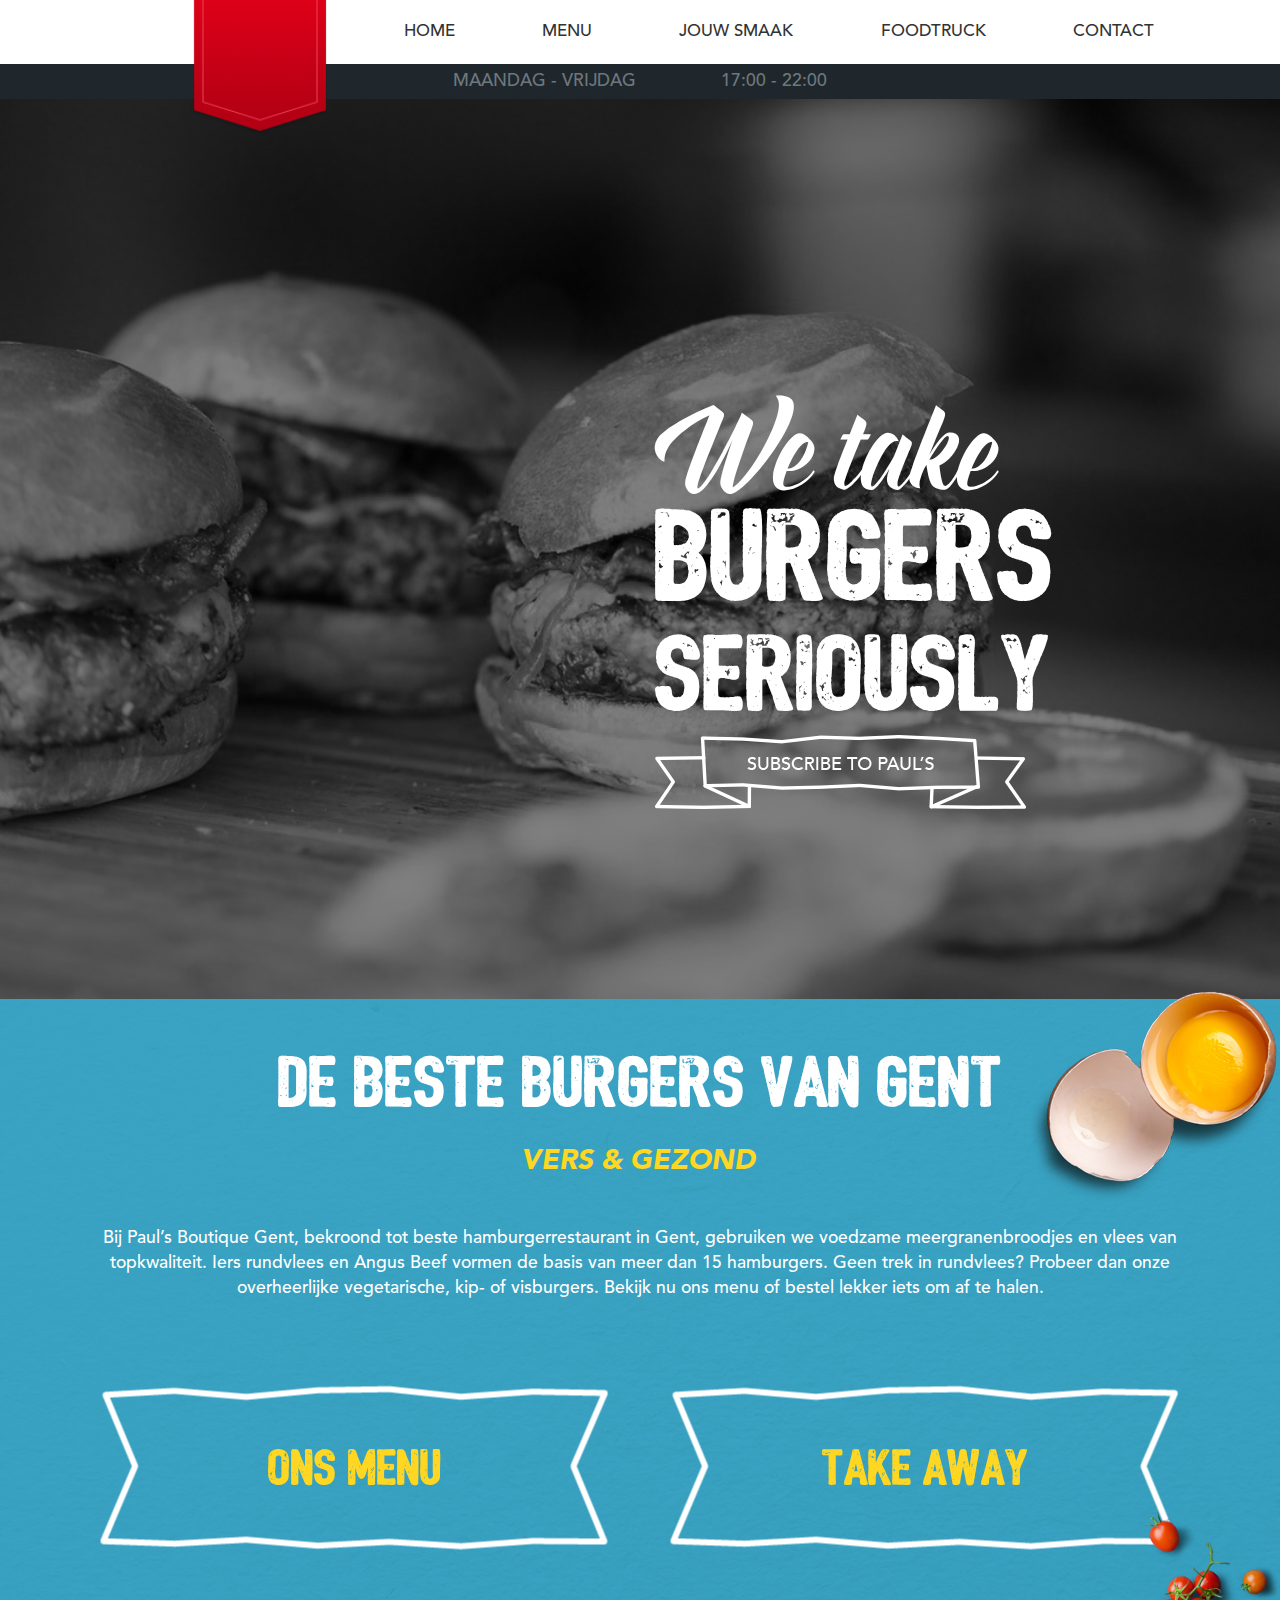
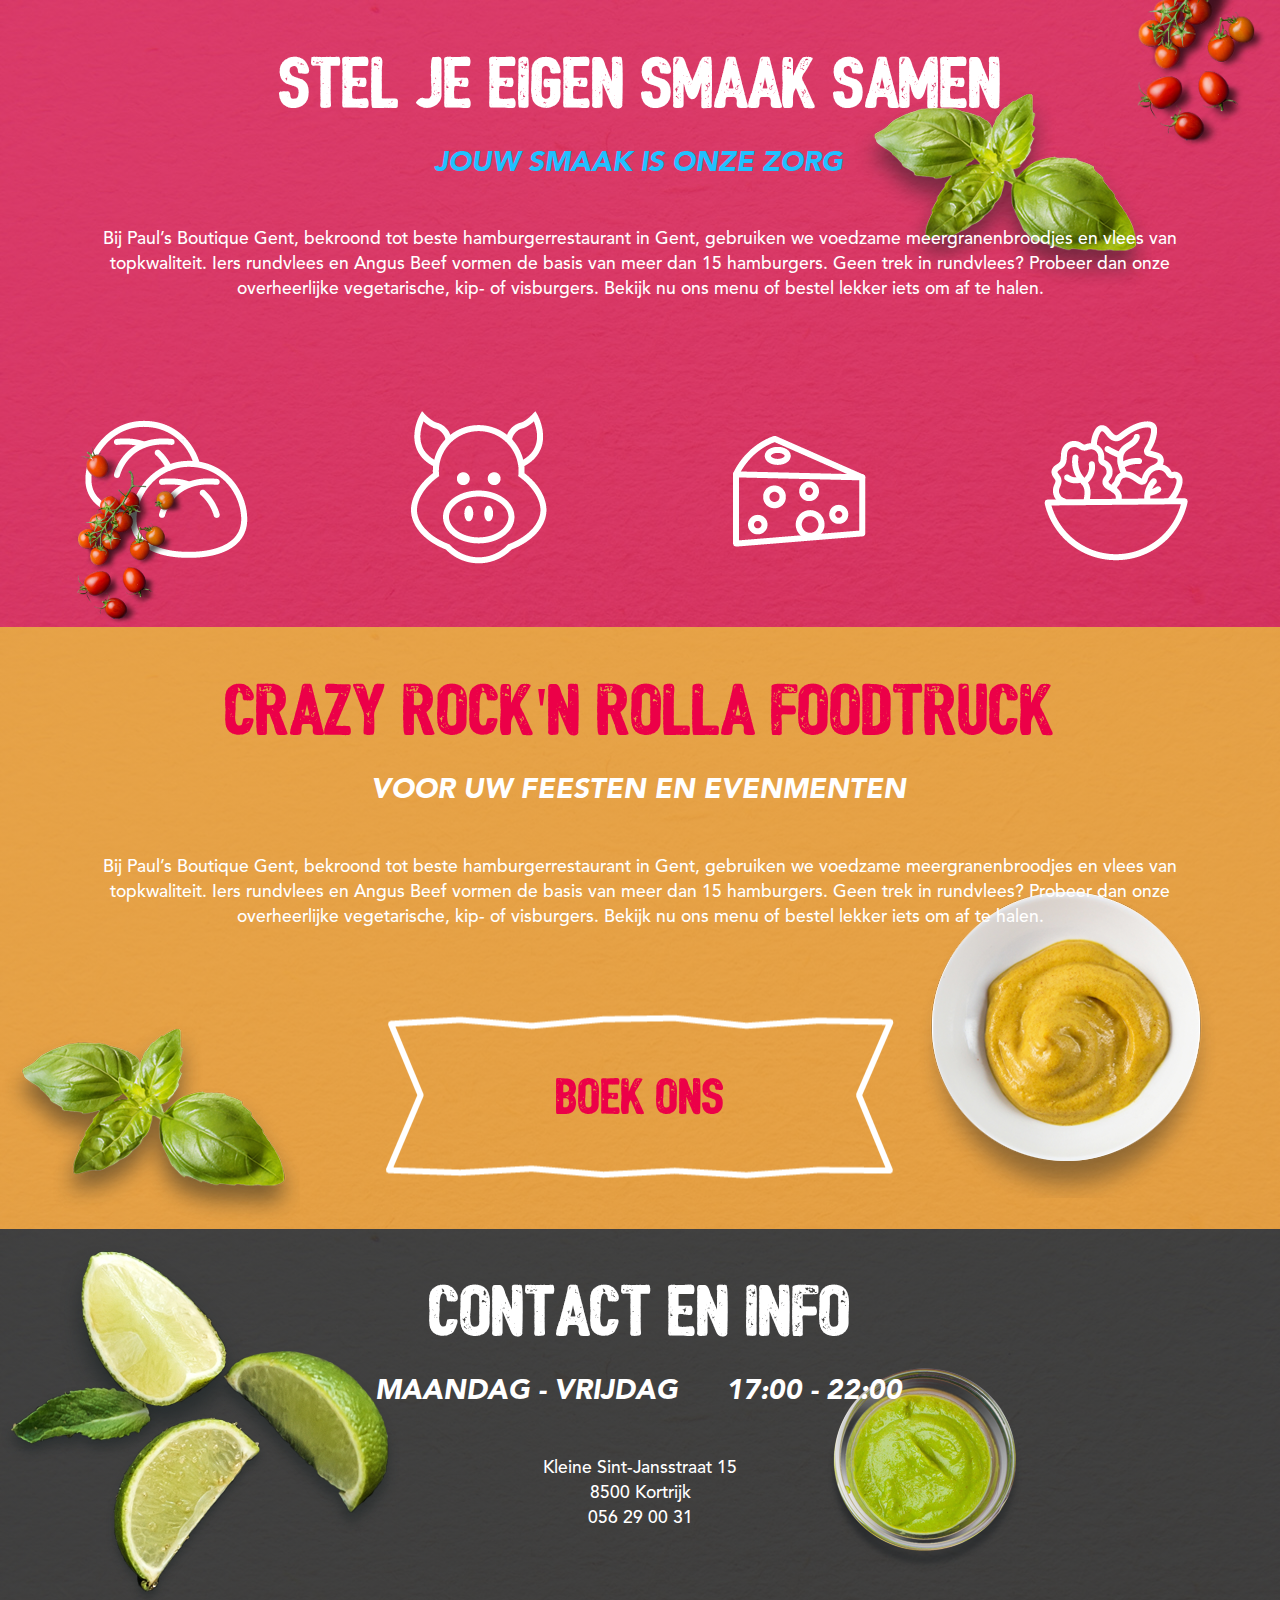
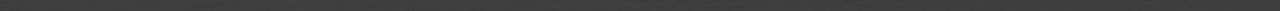
==== commit 9650dddf: "Latest update" ====
--- a/index.html
+++ b/index.html
@@ -27,7 +27,7 @@
 				PaulsBoutique
 			</section>
     </section>
-	
+
 		<section class="collapse navbar-collapse" id="myNavbar">
 			<ul class="nav">
 				<li class="navLink">HOME</li>
@@ -82,14 +82,14 @@
 
 <section class="row">
 
-<h1 "col-lg-12 col-md-12 col-sm-12 col-xs-12">
+<h1 class="col-lg-12 col-md-12 col-sm-12 col-xs-12">
 DE BESTE BURGERS VAN GENT
 </h1>
 
 </section>
 
 <section class="row">
-<h2 "col-lg-12 col-md-12 col-sm-12 col-xs-12"><font color="#ffd723">
+<h2 class="col-lg-12 col-md-12 col-sm-12 col-xs-12"><font color="#ffd723">
 VERS &amp; GEZOND
 </font></h2>
 </section>
@@ -101,10 +101,10 @@
 </section>
 
 <section class="sectionbutton col-lg-6 col-md-6 col-sm-6 col-xs-6">
-<a href="page.html">ONS MENU</a> 
+<a href="page.html">ONS MENU</a>
 </section>
 <section class="sectionbutton col-lg-6 col-md-6 col-sm-6 col-xs-6">
-<a href="page.html">TAKE AWAY</a> 
+<a href="page.html">TAKE AWAY</a>
 </section>
 
 <img id="basilpic" src="img/basilic.png" alt="">
@@ -120,19 +120,19 @@
 <section class="container">
 
 <section class="row">
-<h1 " col-lg-12 col-md-12 col-sm-12 col-xs-12">
+<h1 class=" col-lg-12 col-md-12 col-sm-12 col-xs-12">
 STEL JE EIGEN SMAAK SAMEN
 </h1>
 </section>
 
 <section class="row">
-<h2 "col-lg-12 col-md-12 col-sm-12 col-xs-12"><font color="#21c0ff">
+<h2 class="col-lg-12 col-md-12 col-sm-12 col-xs-12"><font color="#21c0ff">
 JOUW SMAAK IS ONZE ZORG
 </font></h2>
 </section>
 
 <section class="row">
-<p "col-lg-12 col-md-12 col-sm-12 col-xs-12">Bij Paul’s Boutique Gent, bekroond tot beste hamburgerrestaurant in Gent, gebruiken we voedzame meergranenbroodjes en vlees van topkwaliteit. Iers rundvlees en Angus Beef vormen de basis van meer dan 15 hamburgers. Geen trek in rundvlees? Probeer dan onze overheerlijke vegetarische, kip- of visburgers. Bekijk nu ons menu of bestel lekker iets om af te halen.</p>
+<p class="col-lg-12 col-md-12 col-sm-12 col-xs-12">Bij Paul’s Boutique Gent, bekroond tot beste hamburgerrestaurant in Gent, gebruiken we voedzame meergranenbroodjes en vlees van topkwaliteit. Iers rundvlees en Angus Beef vormen de basis van meer dan 15 hamburgers. Geen trek in rundvlees? Probeer dan onze overheerlijke vegetarische, kip- of visburgers. Bekijk nu ons menu of bestel lekker iets om af te halen.</p>
 </section>
 
 </section>
@@ -146,9 +146,9 @@
 
 <section class="row">
 
-<section class="sectionbutton col-xs-6 col-md-6">
+<!-- <section class="sectionbutton col-xs-6 col-md-6">
 <a href="page.html">START</a>
-</section>
+</section> -->
 
 <section class="row">
 <img id="tomatopic" src="img/tomaat.png" alt="">
@@ -166,37 +166,37 @@
 <!-- events -->
 
 <section class="events">
+
+
+<section class="container">
+
+<section class="row">
+<h1 class=" col-lg-12 col-md-12 col-sm-12 col-xs-12"><font color="#ec0048">
+CRAZY ROCK'N ROLLA FOODTRUCK</font>
+</h1>
+</section>
+
+<section class="row">
+<h2 class="col-lg-12 col-md-12 col-sm-12 col-xs-12"><font color="white">
+VOOR UW FEESTEN EN EVENMENTEN </font>
+</h2>
+
+</section>
+
+<section class="row">
+<p class="sectioncontent col-lg-12 col-md-12 col-sm-12 col-xs-12">
+Bij Paul’s Boutique Gent, bekroond tot beste hamburgerrestaurant in Gent, gebruiken we voedzame meergranenbroodjes en vlees van topkwaliteit. Iers rundvlees en Angus Beef vormen de basis van meer dan 15 hamburgers. Geen trek in rundvlees? Probeer dan onze overheerlijke vegetarische, kip- of visburgers. Bekijk nu ons menu of bestel lekker iets om af te halen.</p>
+</section>
+
+<section class="row">
+<section class="sectionbutton col-lg-6 col-md-6 col-sm-6 col-xs-6">
+<a href="page.html">BOEK ONS</a>
+
+</section>
+</section>
 <img id="basilEvents" src="img/basilic.png" alt="">
 <img id="mustardEvents" src="img/mustard.png" alt="">
 
-<section class="container">
-
-<section class="row">
-<h1 " col-lg-12 col-md-12 col-sm-12 col-xs-12"><font color="#ec0048">
-CRAZY ROCK'N ROLLA FOODTRUCK</font>
-</h1>
-</section>
-
-<section class="row">
-<h2 "col-lg-12 col-md-12 col-sm-12 col-xs-12"><font color="white">
-VOOR UW FEESTEN EN EVENMENTEN </font>
-</h2>
-
-</section>
-
-<section class="row">
-<p "sectioncontent col-lg-12 col-md-12 col-sm-12 col-xs-12">
-Bij Paul’s Boutique Gent, bekroond tot beste hamburgerrestaurant in Gent, gebruiken we voedzame meergranenbroodjes en vlees van topkwaliteit. Iers rundvlees en Angus Beef vormen de basis van meer dan 15 hamburgers. Geen trek in rundvlees? Probeer dan onze overheerlijke vegetarische, kip- of visburgers. Bekijk nu ons menu of bestel lekker iets om af te halen.</p>
-</section>
-
-<section class="row">
-<section class="sectionbutton col-lg-6 col-md-6 col-sm-6 col-xs-6">
-<a href="page.html">BOEK ONS</a>
-</section>
-
-
-
-</section>
 </section>
 </section>
 
@@ -211,18 +211,18 @@
 <section class="container">
 
 <section class="row">
-<h1 " col-lg-12 col-md-12 col-sm-12 col-xs-12">
+<h1 class=" col-lg-12 col-md-12 col-sm-12 col-xs-12">
 CONTACT EN INFO
 </h1>
 </section>
 
 <section class="row">
-<h2 "col-lg-12 col-md-12 col-sm-12 col-xs-12">
+<h2 class="col-lg-12 col-md-12 col-sm-12 col-xs-12">
 MAANDAG - VRIJDAG &nbsp;&nbsp;&nbsp;&nbsp; 17:00 - 22:00
 </section>
 
 <section class="row">
-<p "col-lg-12 col-md-12 col-sm-12 col-xs-12">
+<p class="col-lg-12 col-md-12 col-sm-12 col-xs-12">
 Kleine Sint-Jansstraat 15<Br>
 8500 Kortrijk<br>
 056 29 00 31</p>
@@ -230,9 +230,9 @@
 </section>
 
 <section class="row">
-<section class="sectionbutton col-lg-6 col-md-6 col-sm-6 col-xs-6">
+<!-- <section class="sectionbutton col-lg-6 col-md-6 col-sm-6 col-xs-6">
 <a href="page.html">RESERVEER</a>
-</section>
+</section> -->
 
 </section>
 </section>
--- a/css/styles.css
+++ b/css/styles.css
@@ -9,6 +9,7 @@
 
 .navbanner {
   position: relative;
+  background-color:white;
 }
 
 .navbanner:after {
@@ -24,6 +25,9 @@
 
 }
 
+#myNavbar {
+background-color:white;}
+
 .navigation ul li {
 	display: inline-block;
 	font-size: 120%;
@@ -55,16 +59,14 @@
 
 /*HEADER */
 
-
-
 .header {
 	background-image: url('../img/burger01.jpg');
 	background-size: cover;
 	background-position: center;
     background-attachment: local;
 	background-repeat: no-repeat;
-	min-height: 970px;
-    z-index: 10;
+	min-height: 900px;
+
 }
 .sloganhead {
 	font-size: 900%;
@@ -83,7 +85,7 @@
 	font-size: 83%;
 }
 .sloganBurger {
-	font-family: 'burgerSlogan';
+	font-family: 'titels';
 	line-height: 100px;
 }
 .banner {
@@ -98,73 +100,79 @@
 
 /* MENU */
 
-.sectionhead {
+h1 {
 	text-align: center;
 	font-size: 500%;
-	font-family: burgerSlogan;
-	padding-top: 3vh;
-	z-index: 5;
+	font-family: titels;
+	padding: 1.3vh;
 	color: #FFF;
-}
-
-.sectionsubhead {
-	font-size: 250%;
+	z-index:3;
+}
+
+h2{
+	font-size: 200%;
 	text-align: center;
-	font-family: sectionSubHead;
-	margin-top: -2%;
-}
-
-.sectioncontent {
+	margin:-2px;
+	font-family: avenBlackOblique;
+	z-index:3;
+}
+
+p{
 
 	padding: 50px 0 50px;
 	text-align: center;
-	font-size: 150%;
+	color:white;
+	font-size: 125%;
 	font-family: sectionContent;
+	z-index:3;
 }
 
 
 .sectionbutton {
 	background-image: url('../img/assets/PNGs/button.png');
 	text-align: center;
+	font-size: 3.5em;
 	background-repeat: no-repeat;
 	background-position: center;
-	padding: 60px 0 60px 0;
-	background-size: 90%;
-	font-size: 300%;
+	padding: 8vh 0;
 	color: #EEE;
-    font-family: sectionButton;
-}
-
-
-
-
-
+	position: relative;
+}
 
 /* MENU */
 
 
 .menu {
-	background: linear-gradient(to bottom, rgba(51, 122,183,0.75), rgba(51, 122, 183, 0.75)), url('../img/rough-beige-paper-texture.jpg');
-    background-repeat: no-repeat;
-    background-size: cover;
-	padding: 20px 0 20px;
+background: linear-gradient(to bottom, rgba(27,150,188,0.85), rgba(27,150,188,0.85)), url('../img/rough-beige-paper-texture.jpg');
+background-repeat: no-repeat;
+background-size: cover;
+padding: 20px 0 20px;
+position: relative;
+
+}
+
+.menu a{
+	color: #ffd723;
+	font-family: 'titels';
+	text-decoration:none;
+}
+
+.menu a:hover {
+	color: #ffe261;
+	font-family: 'titels';
+}
+
+
+
+.menu p {
 	position: relative;
-    z-index: 9;
-}
-
-.menu .sectionsubhead {
-	color: rgb(218, 191, 69);
-	font-family: avenBlack;
-}
-.menu .sectionbutton {
-	color: rgb(218, 191, 69);
-	font-family: 'burgerSlogan';
-}
-
+}
 
 #basilpic {
 	position: absolute;
 	padding-top: 25%;
+	z-index:2;
+	right: 10%;
 }
 
 #eggpic {
@@ -172,7 +180,73 @@
 	top: -10px;
 	right: 0px;
 	float: right;
-
+	z-index:2;
+}
+
+#limespic {
+	position: absolute;
+	bottom: 0;
+	z-index:2;
+}
+
+#wasabipic {
+	position: absolute;
+	top: 35%;
+	right: 20%;
+	bottom: 0;
+	z-index:2;
+}
+
+#basilEvents {
+	position: absolute;
+	bottom: 0;
+	left: 0;
+	z-index:2;
+}
+
+#mustardEvents {
+	position: absolute;
+	right: 5%;
+	bottom: 5%;
+	z-index:2;
+}
+/* MAKE YOUR OWN */
+
+.makeyourown {
+background: linear-gradient(to bottom, rgba(213, 0, 62, 0.75), rgba(213, 0, 62, 0.75)), url('../img/rough-beige-paper-texture.jpg');
+background-repeat: no-repeat;
+background-size: cover;
+padding: 20px 0 20px;
+position: relative;
+}
+
+.makeyourown .sectionbutton {
+	left: 25%;
+}
+
+.makeyourown a {
+	color: #28c2ff;
+	font-family: 'titels';
+	text-decoration:none;
+}
+
+.makeyourown p {
+	position: relative;
+}
+
+.events .sectionbutton {
+	position: relative;
+}
+
+.makeyourown a:hover {
+	color: #58d0ff;
+	font-family: 'titels';
+	text-decoration:none;
+}
+
+.myoimages img {
+	padding: 1vh 5vh;
+	margin: 2vh;
 }
 
 #tomatopic {
@@ -180,7 +254,8 @@
 	right: 0px;
 	top: -100px;
 	overflow: hidden;
-	height: 50%;
+	height: 40%;
+	z-index:2;
 
 }
 #tomatopicTwo {
@@ -189,57 +264,7 @@
 	left: 5%;
 	overflow: hidden;
 	height: 30%;
-
-}
-
-#limespic {
-	position: absolute;
-	bottom: 0;
-}
-
-#wasabipic {
-	position: absolute;
-	top: 45%;
-	right: 20%;
-}
-
-#basilEvents {
-	position: absolute;
-	bottom: 0;
-	left: 0;
-}
-
-#mustardEvents {
-	position: absolute;
-	right: 5%;
-	bottom: 5%;
-
-}
-/* MAKE YOUR OWN */
-
-.makeyourown {
-	background: linear-gradient(to bottom, rgba(212, 31, 62, 0.75), rgba(212, 31, 62, 0.75)), url('../img/rough-beige-paper-texture.jpg');
-    background-repeat: no-repeat;
-    background-size: cover;
-	padding: 20px 0 20px;
-	position: relative;
-}
-
-.makeyourown .sectionbutton {
-	left: 25%;
-}
-.makeyourown .sectionsubhead {
-	color: rgb(33, 192, 255);
-	font-family: avenBlack;
-}
-.makeyourown .sectionbutton {
-	color: rgb(33, 192, 255);
-	font-family: 'burgerSlogan';
-}
-
-
-.myoimages img {
-	padding: 10px 45px 10px 45px;
+	z-index:2;
 }
 
 /* END MYO */
@@ -247,27 +272,28 @@
 /* EVENTS */
 
 .events {
-    background: linear-gradient(to bottom, rgba(222, 145, 41, 0.75), rgba(222, 145, 41, 0.75)), url('../img/rough-beige-paper-texture.jpg');
-    background-repeat: no-repeat;
-    background-size: cover;
-	position: relative;
-	padding: 20px 0 20px;
-}
+background: linear-gradient(to bottom, rgba(230, 150, 43, 0.85), rgba(230, 150, 43, 0.85)), url('../img/rough-beige-paper-texture.jpg');
+background-repeat: no-repeat;
+background-size: cover;
+position: relative;
+padding: 20px 0 20px;
+}
+
 .events .sectionbutton {
 	left: 25%;
-}
-.events .sectionhead {
-	color: rgb(236, 0, 72);
-	font-family: 'burgerSlogan';
-}
-.events .sectionsubhead {
-	font-size: 250%;
-	font-family: avenBlack;
-	color: #FFF;
-}
-.events .sectionbutton {
-	color: rgb(236, 0, 72);
-	font-family: 'burgerSlogan';
+	position: relative;
+}
+
+.events a {
+	color: #ec0048;
+	font-family: 'titels';
+	text-decoration:none;
+}
+
+.events a:hover {
+	color: #ff135b;
+	font-family: 'titels';
+	text-decoration:none;
 }
 
 
@@ -277,7 +303,7 @@
 /* CONTACT */
 
 .contact {
-    background: linear-gradient(to bottom, rgba(59, 59, 59, 0.75), rgba(59, 59, 59, 0.75)), url('../img/rough-beige-paper-texture.jpg');
+    background: linear-gradient(to bottom, rgba(35, 35, 35, 0.85), rgba(35, 35, 35, 0.85)), url('../img/rough-beige-paper-texture.jpg');
     background-repeat: no-repeat;
     background-size: cover;
 	background-color: rgba(59, 59, 59, 0.75);
@@ -289,18 +315,15 @@
 	left: 25%;
 }
 
-.contact .sectionhead {
-	color: rgb(136, 193, 54);
-	font-family: 'burgerSlogan';
-}
-.events .sectionsubhead {
-	font-size: 250%;
-	font-family: avenBlack;
-	color: #FFF;
-}
-.contact .sectionbutton {
-	color: rgb(136, 193, 54);
-	font-family: 'burgerSlogan';
+.contact a {
+	color: #88c136;
+	font-family: 'titels';
+	text-decoration:none;
+}
+
+.contact a:hover{
+	color: #96d53a;
+	font-family: 'titels';
 }
 
 /* END CONTACT */
@@ -324,17 +347,9 @@
     height: 650px;
     background-repeat: no-repeat;
 }
-.menu-head {
-	color: #FFF;
-	text-align: center;
-	font-family: 'burgerSlogan';
-	font-size: 700%;
-	padding: 40px 0 20px;
-}
-
 
 .burgers {
-	color: #EEE;
+	color: #ffd519;
 	font-size: 150%;
 }
 .burgers li {
@@ -342,7 +357,6 @@
 }
 
 .burgers h1 {
-	font-family: 'burgerSlogan';
 	font-size: 300%;
 	margin-left: 7.5%;
 }
@@ -364,13 +378,13 @@
 	color: #FDA940;
 	font-size: 400%;
 	padding: 40px 0;
-	font-family: 'burgerSlogan';
+	font-family: 'titels';
 }
 
 .orderSub {
-	color: #EEE;
+	color: #ffd519;
 	font-size: 400%;
-	font-family: 'burgerSlogan';
+	font-family: 'titels';
 	padding: 0 0 30px;
 }
 
@@ -381,7 +395,7 @@
 
 .order li {
 	list-style: circle;
-	color: #EEE;
+	color: #ffd519;
 	font-size: 150%;
 }
 .foodOrder li {
@@ -462,6 +476,13 @@
 @media (min-width: 1200px) {
 	.pauls {
 		display: none;
+		background-size: 100%;
+	}
+}
+
+@media (max-width: 1200px) {
+	.sectionbutton {
+		background-size: 120%;
 	}
 }
 
@@ -470,7 +491,7 @@
 	.sectionhead {
 		font-size: 300%;
 	}
-	.sectionsubhead {
+	.subtitels {
 		font-size: 150%;
 	}
 	.sectioncontent {
@@ -478,6 +499,7 @@
 	}
 	.sectionbutton {
 		font-size: 90%;
+		background-size: 100%;
 	}
 }
 @media (max-width: 992px) {
@@ -485,9 +507,6 @@
 		text-align: center;
 	}
 
-	.navbanner {
-		left: -15%;
-	}
 	.navbanner:after {
 		bottom: -40px;
 	}
@@ -500,7 +519,7 @@
 	.sectionhead {
 		font-size: 300%;
 	}
-	.sectionsubhead {
+	.subtitels {
 		font-size: 150%;
 	}
 	.sectioncontent {
@@ -508,15 +527,17 @@
 	}
 	.sectionbutton {
 		font-size: 200%;
-	}
-}
-@media (max-width: 700px) {
+		background-size: 100%;
+	}
+}
+@media (max-width: 701px) {
 	.sloganhead {
 		padding: 50px 0 50px;
 	}
+
     p {
-        margin-left: 10px;
-        margin-right:10px;
+        margin-left: 2px;
+        margin-right:2px;
     }
 	.header {
 		background-size: cover;
@@ -525,7 +546,7 @@
 	.sectionhead {
 		font-size: 300%;
 	}
-	.sectionsubhead {
+	.subtitels {
 		font-size: 150%;
 	}
 	.sectioncontent {
@@ -534,7 +555,7 @@
 	.sectionbutton {
 		font-size: 200%;
 		margin-top: -50px;
-		background-size: 120%;
+		background-size: 100%;
 	}
 
     #limespic {
@@ -545,12 +566,15 @@
     #wasabipic {
         top: 50%;
         right: 5%;
+				bottom: 0;
         height: 30%;
 
     }
 
     #mustardEvents {
         height: 20%;
+				right: -2%;
+				position: absolute;
     }
     #basilEvents {
         position: absolute;
@@ -560,26 +584,25 @@
     #basilpic {
         height: 40%;
         bottom: 0;
+				right: 10%;
     }
 
     #tomatopic {
-        height: 15%;
+        height: 45%;
         top: 0px;
     }
 
     #tomatopicTwo {
-        height: 20%;
+        height: 50%;
     }
 
     .myoimages {
         text-align: center
     }
     .myoimages img {
-        height: 100px;
-    }
-}
-
-
+        height: 1vh;
+    }
+}
 
 /* END MEDIA */
 
@@ -591,7 +614,7 @@
     src: url('../fonts/Everglow.otf');
 }
 @font-face {
-    font-family: burgerSlogan;
+    font-family: titels;
     src: url('../fonts/distress.otf');
 }
 @font-face {
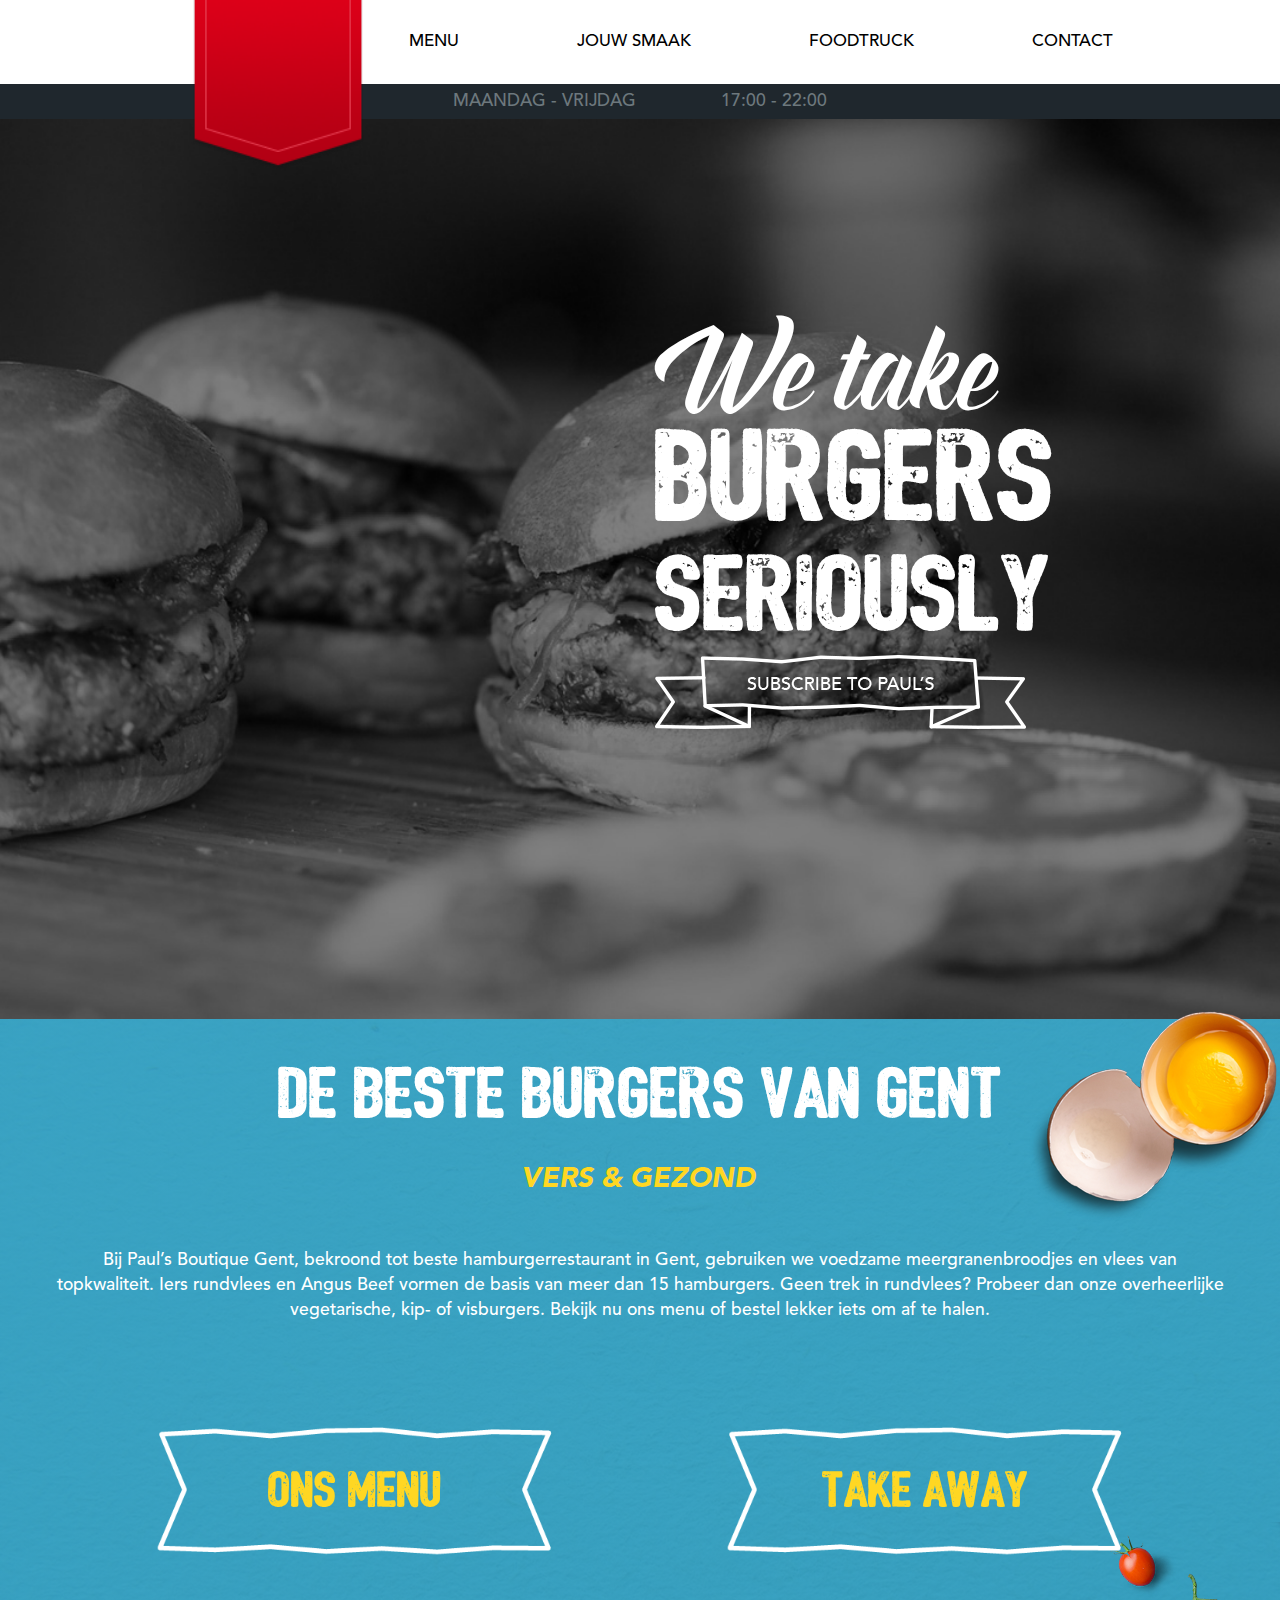
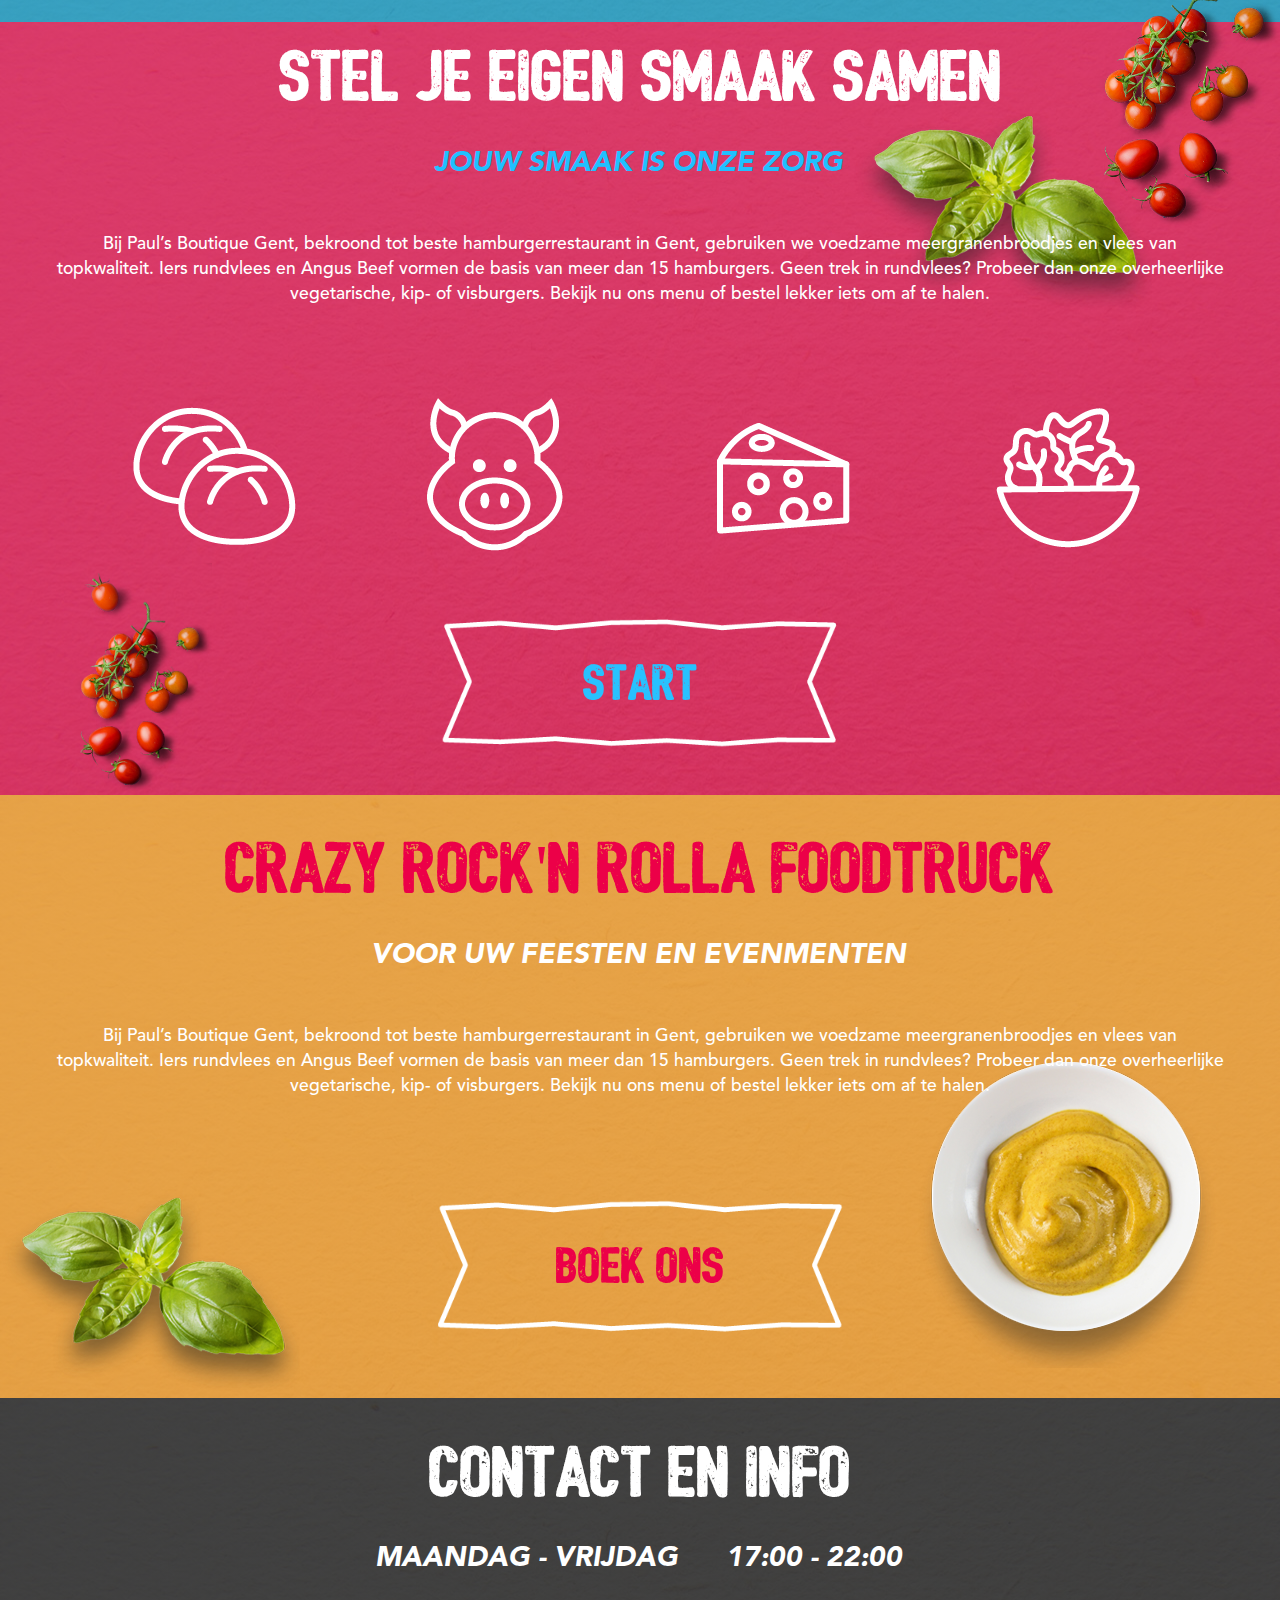
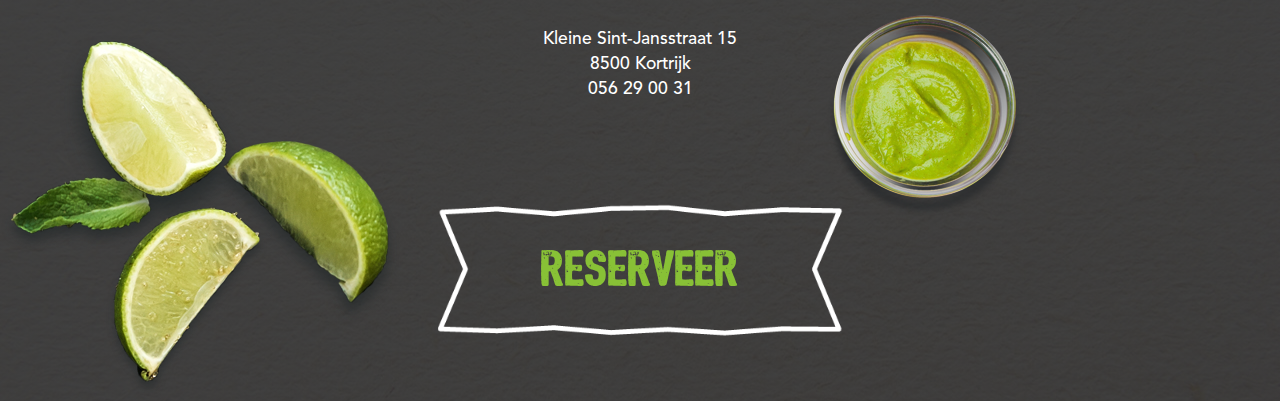
==== commit 82951628: "Late night coding with Ramsay" ====
--- a/index.html
+++ b/index.html
@@ -1,247 +1,237 @@
 <!DOCTYPE html>
 <html lang="en">
-<head>
-	<meta charset="UTF-8">
-	<link rel="stylesheet" href="css/bootstrap.min.css">
-	<link rel="stylesheet" href="css/styles.css">
-	<meta name="viewport" content="width=device-width, initial-scale=1">
-	<title>Pauls Boutiquegent</title>
-</head>
-<body>
-
-
-<!-- NAVIGATION -->
-
-
-<section class="navbanner">
-<nav class="navigation">
-<section class="container">
-
-<section class="navbar-header">
-     <button type="button" class="navbar-toggle" data-toggle="collapse" data-target="#myNavbar">
-        <span class="icon-bar"></span>
-        <span class="icon-bar"></span>
-        <span class="icon-bar"></span>
-     </button>
-			<section class="pauls">
-				PaulsBoutique
-			</section>
-    </section>
-
-		<section class="collapse navbar-collapse" id="myNavbar">
-			<ul class="nav">
-				<li class="navLink">HOME</li>
-				<li class="navLink">MENU</li>
-				<li class="navLink">JOUW SMAAK</li>
-				<li class="navLink">FOODTRUCK</li>
-				<li style="padding-right: 0px;" class="navLink">CONTACT</li>
-			</ul>
-    </section>
-		</section>
-	</section>
-</nav>
-
-<!-- OPENING TIMES -->
-
-<section class="opening-times">
-	MAANDAG - VRIJDAG <span class="spacer"></span> 17:00 - 22:00
-</section>
-</section>
-
-<!-- END OPENING TIMES -->
-
-<!-- END NAVIGATION  -->
-
-<!-- HEADER -->
-<section class="header">
-
-<section class="container">
-<section class="row">
-<section class="sloganhead col-lg-6 col-md-6 col-sm-12 col-xs-12">
-<span class="weTake">We take</span><br><span class="sloganBurger">burgers<br><span class="seriously">seriously</span></span><br>
-</section>
-</section>
-
-<section class="row">
-<section class="banner col-lg-6 col-md-6 col-sm-12 col-xs-12">
-<img src="img/assets/subscribe.png" alt="">
-</section>
-
-</section>
-</section>
-</section>
-
-<!-- END HEADER -->
-
-
-<!-- MENU -->
-
-<section class="menu">
-<section class="container">
-
-
-<section class="row">
-
-<h1 class="col-lg-12 col-md-12 col-sm-12 col-xs-12">
-DE BESTE BURGERS VAN GENT
-</h1>
-
-</section>
-
-<section class="row">
-<h2 class="col-lg-12 col-md-12 col-sm-12 col-xs-12"><font color="#ffd723">
-VERS &amp; GEZOND
-</font></h2>
-</section>
-
-<section class="row">
-
-<p class="white col-lg-12 col-md-12 col-sm-12 col-xs-12">Bij Paul’s Boutique Gent, bekroond tot beste hamburgerrestaurant in Gent, gebruiken we voedzame meergranenbroodjes en vlees van topkwaliteit. Iers rundvlees en Angus Beef vormen de basis van meer dan 15 hamburgers. Geen trek in rundvlees? Probeer dan onze overheerlijke vegetarische, kip- of visburgers. Bekijk nu ons menu of bestel lekker iets om af te halen.</p>
-
-</section>
-
-<section class="sectionbutton col-lg-6 col-md-6 col-sm-6 col-xs-6">
-<a href="page.html">ONS MENU</a>
-</section>
-<section class="sectionbutton col-lg-6 col-md-6 col-sm-6 col-xs-6">
-<a href="page.html">TAKE AWAY</a>
-</section>
-
-<img id="basilpic" src="img/basilic.png" alt="">
-<img id="eggpic" src="img/ei.png" alt="">
-
-</section>
-</section>
-
-<!-- END MENU -->
-<!-- myo -->
-
-<section class="makeyourown">
-<section class="container">
-
-<section class="row">
-<h1 class=" col-lg-12 col-md-12 col-sm-12 col-xs-12">
-STEL JE EIGEN SMAAK SAMEN
-</h1>
-</section>
-
-<section class="row">
-<h2 class="col-lg-12 col-md-12 col-sm-12 col-xs-12"><font color="#21c0ff">
-JOUW SMAAK IS ONZE ZORG
-</font></h2>
-</section>
-
-<section class="row">
-<p class="col-lg-12 col-md-12 col-sm-12 col-xs-12">Bij Paul’s Boutique Gent, bekroond tot beste hamburgerrestaurant in Gent, gebruiken we voedzame meergranenbroodjes en vlees van topkwaliteit. Iers rundvlees en Angus Beef vormen de basis van meer dan 15 hamburgers. Geen trek in rundvlees? Probeer dan onze overheerlijke vegetarische, kip- of visburgers. Bekijk nu ons menu of bestel lekker iets om af te halen.</p>
-</section>
-
-</section>
-
-<section class="row">
-<section class="myoimages col-lg-12 col-md-12 col-sm-12 col-xs-12">
-<center><img id="bread" src="img/assets/PNGs/bread.png"><img id="pig" src="img/assets/PNGs/pig.png"><img id="cheese" src="img/assets/PNGs/cheese.png"><img id="salad" src="img/assets/PNGs/salad.png"></center>
-</section>
-
-</section>
-
-<section class="row">
-
-<!-- <section class="sectionbutton col-xs-6 col-md-6">
-<a href="page.html">START</a>
-</section> -->
-
-<section class="row">
-<img id="tomatopic" src="img/tomaat.png" alt="">
-<img id="tomatopicTwo" src="img/tomaat.png" alt="">
-</section>
-
-
-</section>
-
-</section>
-
-</section>
-
-<!-- END myo -->
-<!-- events -->
-
-<section class="events">
-
-
-<section class="container">
-
-<section class="row">
-<h1 class=" col-lg-12 col-md-12 col-sm-12 col-xs-12"><font color="#ec0048">
-CRAZY ROCK'N ROLLA FOODTRUCK</font>
-</h1>
-</section>
-
-<section class="row">
-<h2 class="col-lg-12 col-md-12 col-sm-12 col-xs-12"><font color="white">
-VOOR UW FEESTEN EN EVENMENTEN </font>
-</h2>
-
-</section>
-
-<section class="row">
-<p class="sectioncontent col-lg-12 col-md-12 col-sm-12 col-xs-12">
-Bij Paul’s Boutique Gent, bekroond tot beste hamburgerrestaurant in Gent, gebruiken we voedzame meergranenbroodjes en vlees van topkwaliteit. Iers rundvlees en Angus Beef vormen de basis van meer dan 15 hamburgers. Geen trek in rundvlees? Probeer dan onze overheerlijke vegetarische, kip- of visburgers. Bekijk nu ons menu of bestel lekker iets om af te halen.</p>
-</section>
-
-<section class="row">
-<section class="sectionbutton col-lg-6 col-md-6 col-sm-6 col-xs-6">
-<a href="page.html">BOEK ONS</a>
-
-</section>
-</section>
-<img id="basilEvents" src="img/basilic.png" alt="">
-<img id="mustardEvents" src="img/mustard.png" alt="">
-
-</section>
-</section>
-
-<!-- END events -->
-
-<!-- contact -->
-
-<section class="contact">
-<img id="limespic" src="img/limes.png" alt="">
-<img id="wasabipic" src="img/wasabi.png" alt="">
-
-<section class="container">
-
-<section class="row">
-<h1 class=" col-lg-12 col-md-12 col-sm-12 col-xs-12">
-CONTACT EN INFO
-</h1>
-</section>
-
-<section class="row">
-<h2 class="col-lg-12 col-md-12 col-sm-12 col-xs-12">
-MAANDAG - VRIJDAG &nbsp;&nbsp;&nbsp;&nbsp; 17:00 - 22:00
-</section>
-
-<section class="row">
-<p class="col-lg-12 col-md-12 col-sm-12 col-xs-12">
-Kleine Sint-Jansstraat 15<Br>
-8500 Kortrijk<br>
-056 29 00 31</p>
-</section>
-</section>
-
-<section class="row">
-<!-- <section class="sectionbutton col-lg-6 col-md-6 col-sm-6 col-xs-6">
-<a href="page.html">RESERVEER</a>
-</section> -->
-
-</section>
-</section>
-
-	<!-- END contact -->
-
-	<script src="js/jquery.min.js"></script>
-	<script src="js/bootstrap.js"></script>
-	<script src="js/functions.js"></script>
-
-</body>
+	<head>
+		<link rel="apple-touch-icon" sizes="57x57" href="/apple-icon-57x57.png">
+<link rel="apple-touch-icon" sizes="60x60" href="/apple-icon-60x60.png">
+<link rel="apple-touch-icon" sizes="72x72" href="/apple-icon-72x72.png">
+<link rel="apple-touch-icon" sizes="76x76" href="/apple-icon-76x76.png">
+<link rel="apple-touch-icon" sizes="114x114" href="/apple-icon-114x114.png">
+<link rel="apple-touch-icon" sizes="120x120" href="/apple-icon-120x120.png">
+<link rel="apple-touch-icon" sizes="144x144" href="/apple-icon-144x144.png">
+<link rel="apple-touch-icon" sizes="152x152" href="/apple-icon-152x152.png">
+<link rel="apple-touch-icon" sizes="180x180" href="/apple-icon-180x180.png">
+<link rel="icon" type="image/png" sizes="192x192"  href="/android-icon-192x192.png">
+<link rel="icon" type="image/png" sizes="32x32" href="/favicon-32x32.png">
+<link rel="icon" type="image/png" sizes="96x96" href="/favicon-96x96.png">
+<link rel="icon" type="image/png" sizes="16x16" href="/favicon-16x16.png">
+<link rel="manifest" href="/manifest.json">
+<meta name="msapplication-TileColor" content="#ffffff">
+<meta name="msapplication-TileImage" content="/ms-icon-144x144.png">
+<meta name="theme-color" content="#ffffff">
+		<meta charset="UTF-8">
+		<link rel="stylesheet" href="css/bootstrap.min.css">
+		<link rel="stylesheet" href="css/styles.css">
+		<meta name="viewport" content="width=device-width, initial-scale=1">
+		<title>Pauls Boutiquegent</title>
+	</head>
+	<body>
+		<!-- NAVIGATION -->
+		<div id="top" class="navbanner">
+			<nav class="navigation">
+				<div class="container">
+					<div class="navbar-header">
+						<button type="button" class="navbar-toggle" data-toggle="collapse" data-target="#myNavbar">
+						<span class="icon-bar"></span>
+						<span class="icon-bar"></span>
+						<span class="icon-bar"></span>
+						</button>
+						<div class="pauls">
+							Paul's Boutique
+						</div>
+					</div>
+					<div class="collapse navbar-collapse" id="myNavbar">
+						<ul class="nav">
+							<li class="navLink"><a href="#menu">MENU</a></li>
+							<li class="navLink"><a href="#jouwsmaak">JOUW SMAAK</a></li>
+							<li class="navLink"><a href="#foodtruck">FOODTRUCK</a></li>
+							<li style="padding-right: 0px;" class="navLink"><a href="#contact">CONTACT</a></li>
+						</ul>
+					</div>
+				</div>
+		</nav> <!-- END NAVIGATION  -->
+		<!-- OPENING TIMES -->
+		<div class="opening-times">
+			MAANDAG - VRIJDAG <span class="spacer"></span> 17:00 - 22:00
+		</div> <!-- END OPENING TIMES -->
+	</div> <!-- END navbanner -->
+
+
+
+		<div class="header"> <!-- HEADER -->
+			<div class="container">
+				<div class="row">
+					<div class="sloganhead col-lg-6 col-md-6 col-sm-12 col-xs-12">
+						<span class="weTake">We take</span><br>
+						<span class="sloganBurger">burgers<br>
+							<span class="seriously">seriously</span></span><br>
+					</div>
+				</div>
+				<div class="row">
+					<div class="banner col-lg-6 col-md-6 col-sm-12 col-xs-12">
+						<img src="img/assets/subscribe.png" alt="">
+					</div>
+				</div>
+			</div>
+		</div> <!-- END HEADER -->
+
+
+		<div id="menu" class="menu"> <!-- MENU -->
+			<div class="container">
+				<div class="row">
+					<div class="sectionhead col-lg-12 col-md-12 col-sm-12 col-xs-12">
+						DE BESTE BURGERS VAN GENT</h1>
+					</div>
+				</div>
+				<div class="row">
+					<div class="sectionsubhead col-lg-12 col-md-12 col-sm-12 col-xs-12">
+							<font color="#ffd723">
+									VERS &amp; GEZOND
+							</font>
+					</div>
+				</div>
+				<div class="row">
+					<div class="sectioncontent white col-lg-12 col-md-12 col-sm-12 col-xs-12">
+						<p>
+							Bij Paul’s Boutique Gent, bekroond tot beste hamburgerrestaurant in Gent,
+						 gebruiken we voedzame meergranenbroodjes en vlees van topkwaliteit. Iers rundvlees
+						 en Angus Beef vormen de basis van meer dan 15 hamburgers. Geen trek in rundvlees?
+						 Probeer dan onze overheerlijke vegetarische, kip- of visburgers. Bekijk nu ons menu
+						  of bestel lekker iets om af te halen.
+						</p>
+					</div>
+				</div>
+				<div class="sectionbutton col-lg-6 col-md-6 col-sm-6 col-xs-6">
+					<a href="page.html">ONS MENU</a>
+				</div>
+				<div class="sectionbutton col-lg-6 col-md-6 col-sm-6 col-xs-6">
+					<a href="page.html">TAKE AWAY</a>
+				</div>
+				<img id="basilpic" src="img/basilic.png" alt="">
+				<img id="eggpic" src="img/ei.png" alt="">
+			</div>
+		</div> 		<!-- END MENU -->
+
+
+		<div id="jouwsmaak" class="makeyourown"> <!-- myo -->
+			<div class="container">
+				<div class="row">
+					<div class="sectionhead col-lg-12 col-md-12 col-sm-12 col-xs-12">
+						STEL JE EIGEN SMAAK SAMEN
+				</div>
+			</div>
+				<div class="row">
+					<div class="sectionsubhead col-lg-12 col-md-12 col-sm-12 col-xs-12">
+						<font color="#21c0ff">
+							JOUW SMAAK IS ONZE ZORG
+						</font>
+				</div>
+				</div>
+				<div class="row">
+					<div class="sectioncontent col-lg-12 col-md-12 col-sm-12 col-xs-12">
+						<p>
+							Bij Paul’s Boutique Gent, bekroond tot beste hamburgerrestaurant in Gent,
+							gebruiken we voedzame meergranenbroodjes en vlees van topkwaliteit. Iers rundvlees
+						  en Angus Beef vormen de basis van meer dan 15 hamburgers. Geen trek in rundvlees?
+						  Probeer dan onze overheerlijke vegetarische, kip- of visburgers. Bekijk nu ons
+							menu of bestel lekker iets om af te halen.
+						</p>
+				</div>
+			</div>
+
+			<div class="row">
+				<div class="myoimages col-lg-12 col-md-12 col-sm-12 col-xs-12">
+					<center>
+						<img id="bread" src="img/assets/PNGs/bread.png">
+						<img id="pig" src="img/assets/PNGs/pig.png">
+						<img id="cheese" src="img/assets/PNGs/cheese.png">
+						<img id="salad" src="img/assets/PNGs/salad.png">
+					</center>
+				</div>
+			</div>
+				<div class="sectionbutton col-xs-6 col-md-6">
+					<a href="page.html">START</a>
+				</div>
+				<div class="row">
+					<img id="tomatopic" src="img/tomaat.png" alt="">
+					<img id="tomatopicTwo" src="img/tomaat.png" alt="">
+				</div>
+			</div>
+</div> <!-- END myo -->
+
+
+		<div id="foodtruck" class="events"> <!-- events -->
+			<div class="container">
+				<div class="row">
+						<div class="sectionhead col-lg-12 col-md-12 col-sm-12 col-xs-12">
+								<font color="#ec0048">
+										CRAZY ROCK'N ROLLA FOODTRUCK
+								</font>
+						</div>
+				</div>
+				<div class="row">
+					<div class="sectionsubhead col-lg-12 col-md-12 col-sm-12 col-xs-12">
+							<font color="white">
+								VOOR UW FEESTEN EN EVENMENTEN
+							</font>
+					</div>
+				</div>
+				<div class="row">
+					<div class="sectioncontent col-lg-12 col-md-12 col-sm-12 col-xs-12">
+						<p>
+							Bij Paul’s Boutique Gent, bekroond tot beste hamburgerrestaurant in Gent,
+							gebruiken we voedzame meergranenbroodjes en vlees van topkwaliteit. Iers rundvlees
+						  en Angus Beef vormen de basis van meer dan 15 hamburgers. Geen trek in rundvlees?
+							Probeer dan onze overheerlijke vegetarische, kip- of visburgers. Bekijk nu ons menu
+						  of bestel lekker iets om af te halen.
+						</p>
+					</div>
+				</div>
+				<div class="row">
+					<div class="sectionbutton col-lg-6 col-md-6 col-sm-6 col-xs-6">
+						<a href="page.html">BOEK ONS</a>
+					</div>
+				</div>
+				<img id="basilEvents" src="img/basilic.png" alt="">
+				<img id="mustardEvents" src="img/mustard.png" alt="">
+		</div>
+	</div> <!-- end events -->
+
+
+		<div id="contact" class="contact"> <!-- contact -->
+			<img id="limespic" src="img/limes.png" alt="">
+			<img id="wasabipic" src="img/wasabi.png" alt="">
+			<div class="container">
+				<div class="row">
+					<div class="sectionhead col-lg-12 col-md-12 col-sm-12 col-xs-12">
+						CONTACT EN INFO
+				</div>
+			</div>
+				<div class="row">
+						<div class="sectionsubhead col-lg-12 col-md-12 col-sm-12 col-xs-12">
+								MAANDAG - VRIJDAG &nbsp;&nbsp;&nbsp;&nbsp; 17:00 - 22:00
+						</div>
+					</div>
+				<div class="row">
+					<div class="sectioncontent col-lg-12 col-md-12 col-sm-12 col-xs-12">
+						<p>
+							Kleine Sint-Jansstraat 15<Br>
+							8500 Kortrijk<br>
+							056 29 00 31
+						</p>
+					</div>
+				</div>
+			<div class="row">
+					<div class="sectionbutton col-lg-6 col-md-6 col-sm-6 col-xs-6">
+						<a href="page.html">
+							RESERVEER
+						</a>
+					</div>
+				</div>
+			</div>
+		</div> <!-- END contact -->
+
+		<script src="js/jquery.min.js"></script>
+		<script src="js/bootstrap.js"></script>
+		<script src="js/functions.js"></script>
+	</body>
 </html>
--- a/css/styles.css
+++ b/css/styles.css
@@ -1,5 +1,4 @@
 /* NAVIGATION */
-
 
 
 .icon-bar {
@@ -7,6 +6,9 @@
 	border: 1px solid black !important;
 }
 
+.navbar-toggle {
+	float: left;
+}
 .navbanner {
   position: relative;
   background-color:white;
@@ -16,17 +18,20 @@
   content: " ";
   position: absolute;
   top: 0;
-  bottom: -70px;
+  bottom: -50px;
   left: 15%;
   right: 0;
   background-size:contain;
   background-image: url('../img/assets/navheader.png'); /*Your image here*/
 	background-repeat: no-repeat;
+	z-index: 8;
 
 }
 
 #myNavbar {
-background-color:white;}
+position: relative;
+z-index: 9;
+}
 
 .navigation ul li {
 	display: inline-block;
@@ -35,7 +40,16 @@
 	font-family: sectionContent;
 }
 .navigation ul {
-	margin-left: 25%;
+	margin-left: 24%;
+}
+
+.navigation a {
+	color: black;
+}
+
+.navbar-header {
+	position: relative;
+	z-index: 9;
 }
 
 
@@ -72,7 +86,7 @@
 	font-size: 900%;
 	line-height: 95px;
 	color: white;
-	padding-top: 300px;
+	padding-top: 200px;
 	float: right;
 }
 
@@ -100,7 +114,8 @@
 
 /* MENU */
 
-h1 {
+.sectionhead {
+	position: relative;
 	text-align: center;
 	font-size: 500%;
 	font-family: titels;
@@ -109,7 +124,8 @@
 	z-index:3;
 }
 
-h2{
+.sectionsubhead {
+	position: relative;
 	font-size: 200%;
 	text-align: center;
 	margin:-2px;
@@ -117,8 +133,8 @@
 	z-index:3;
 }
 
-p{
-
+.sectioncontent {
+	position: relative;
 	padding: 50px 0 50px;
 	text-align: center;
 	color:white;
@@ -136,7 +152,9 @@
 	background-position: center;
 	padding: 8vh 0;
 	color: #EEE;
-	position: relative;
+	background-size: 100%;
+	position: relative;
+	z-index: 10;
 }
 
 /* MENU */
@@ -216,12 +234,12 @@
 background: linear-gradient(to bottom, rgba(213, 0, 62, 0.75), rgba(213, 0, 62, 0.75)), url('../img/rough-beige-paper-texture.jpg');
 background-repeat: no-repeat;
 background-size: cover;
-padding: 20px 0 20px;
 position: relative;
 }
 
 .makeyourown .sectionbutton {
 	left: 25%;
+	margin-right: 0 !important;
 }
 
 .makeyourown a {
@@ -246,7 +264,6 @@
 
 .myoimages img {
 	padding: 1vh 5vh;
-	margin: 2vh;
 }
 
 #tomatopic {
@@ -467,7 +484,7 @@
 .pauls {
 	font-size: 200%;
 	font-family: 'weTake';
-	margin-left: 45%;
+	margin-left: 36%;
 	margin-top: 1%;
 }
 
@@ -476,7 +493,6 @@
 @media (min-width: 1200px) {
 	.pauls {
 		display: none;
-		background-size: 100%;
 	}
 }
 
@@ -484,6 +500,12 @@
 	.sectionbutton {
 		background-size: 120%;
 	}
+	.myoimages {
+		display: none;
+	}
+	.navbanner:after {
+		display: none;
+	}
 }
 
 @media (max-width: 782px) {
@@ -555,7 +577,7 @@
 	.sectionbutton {
 		font-size: 200%;
 		margin-top: -50px;
-		background-size: 100%;
+		background-size: 120%;
 	}
 
     #limespic {
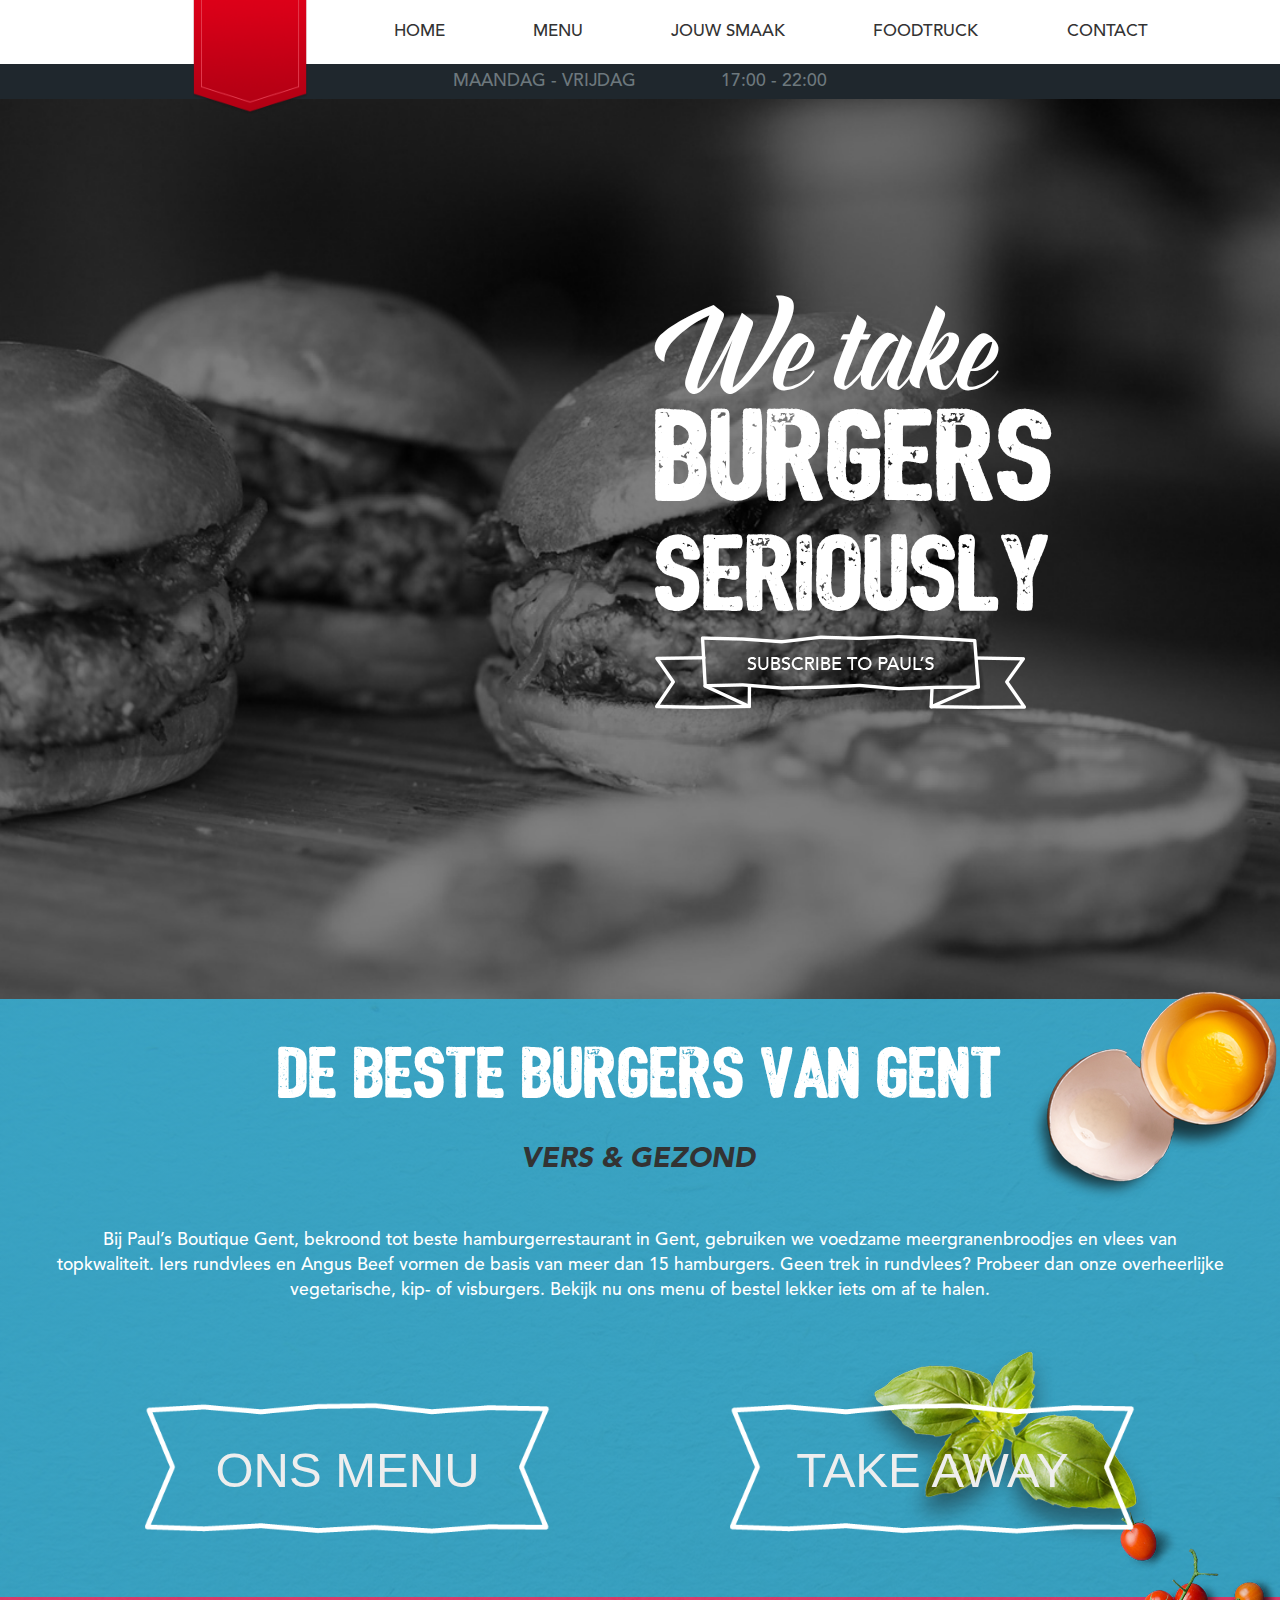
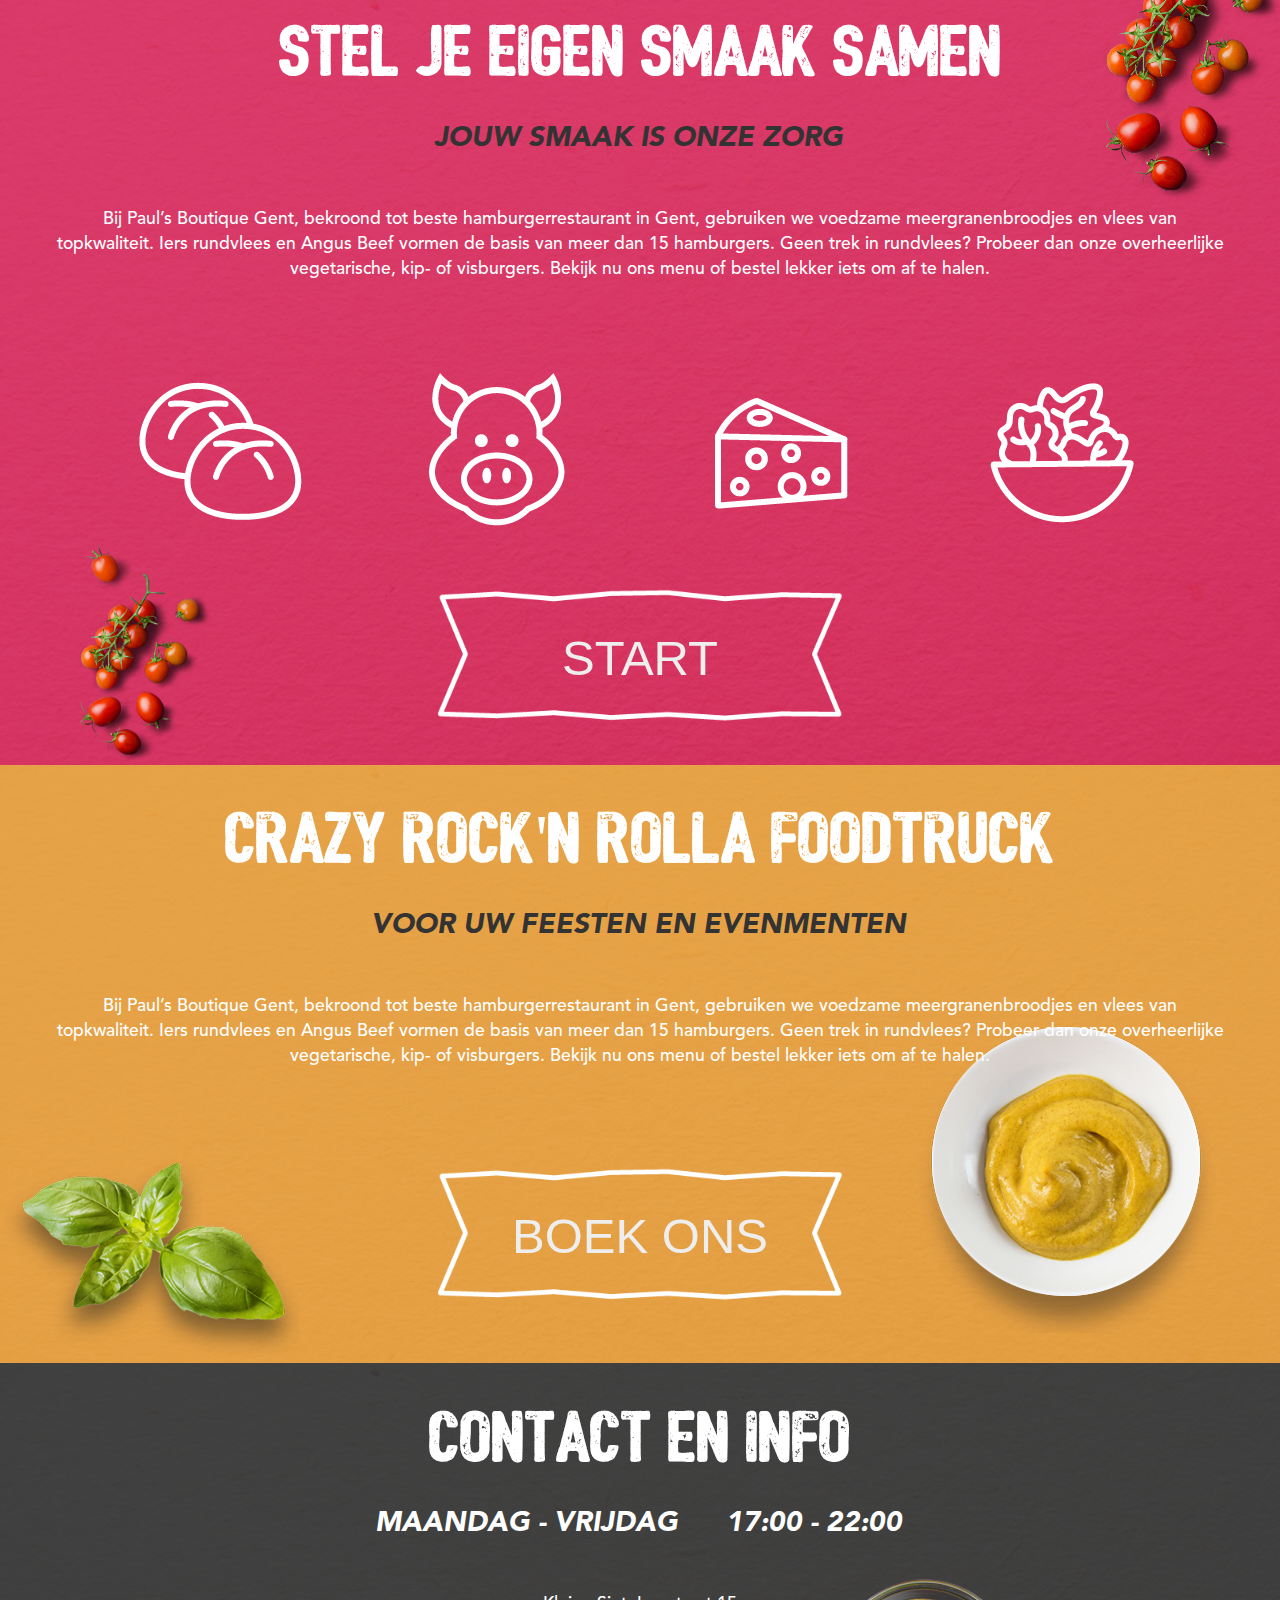
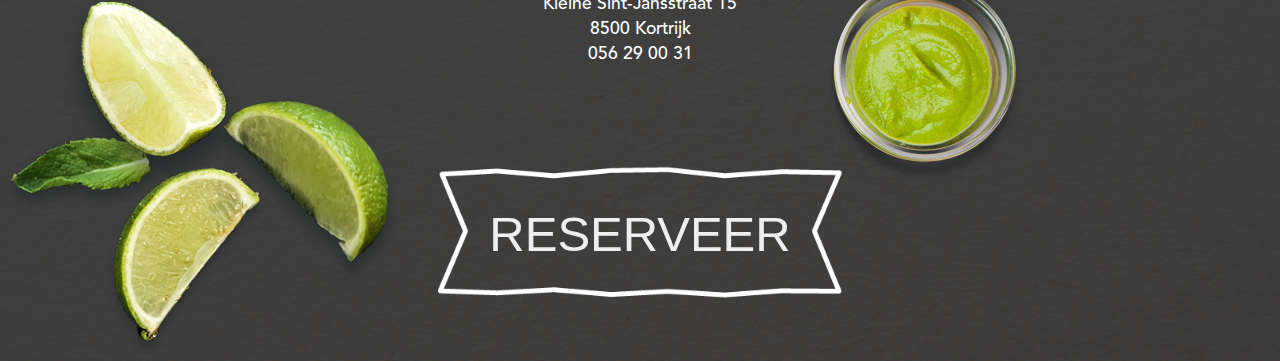
==== commit ffdd9874: "Added files via upload" ====
--- a/index.html
+++ b/index.html
@@ -1,237 +1,320 @@
 <!DOCTYPE html>
 <html lang="en">
-	<head>
-		<link rel="apple-touch-icon" sizes="57x57" href="/apple-icon-57x57.png">
-<link rel="apple-touch-icon" sizes="60x60" href="/apple-icon-60x60.png">
-<link rel="apple-touch-icon" sizes="72x72" href="/apple-icon-72x72.png">
-<link rel="apple-touch-icon" sizes="76x76" href="/apple-icon-76x76.png">
-<link rel="apple-touch-icon" sizes="114x114" href="/apple-icon-114x114.png">
-<link rel="apple-touch-icon" sizes="120x120" href="/apple-icon-120x120.png">
-<link rel="apple-touch-icon" sizes="144x144" href="/apple-icon-144x144.png">
-<link rel="apple-touch-icon" sizes="152x152" href="/apple-icon-152x152.png">
-<link rel="apple-touch-icon" sizes="180x180" href="/apple-icon-180x180.png">
-<link rel="icon" type="image/png" sizes="192x192"  href="/android-icon-192x192.png">
-<link rel="icon" type="image/png" sizes="32x32" href="/favicon-32x32.png">
-<link rel="icon" type="image/png" sizes="96x96" href="/favicon-96x96.png">
-<link rel="icon" type="image/png" sizes="16x16" href="/favicon-16x16.png">
-<link rel="manifest" href="/manifest.json">
-<meta name="msapplication-TileColor" content="#ffffff">
-<meta name="msapplication-TileImage" content="/ms-icon-144x144.png">
-<meta name="theme-color" content="#ffffff">
-		<meta charset="UTF-8">
-		<link rel="stylesheet" href="css/bootstrap.min.css">
-		<link rel="stylesheet" href="css/styles.css">
-		<meta name="viewport" content="width=device-width, initial-scale=1">
-		<title>Pauls Boutiquegent</title>
-	</head>
-	<body>
-		<!-- NAVIGATION -->
-		<div id="top" class="navbanner">
-			<nav class="navigation">
-				<div class="container">
-					<div class="navbar-header">
-						<button type="button" class="navbar-toggle" data-toggle="collapse" data-target="#myNavbar">
-						<span class="icon-bar"></span>
-						<span class="icon-bar"></span>
-						<span class="icon-bar"></span>
-						</button>
-						<div class="pauls">
-							Paul's Boutique
-						</div>
-					</div>
-					<div class="collapse navbar-collapse" id="myNavbar">
-						<ul class="nav">
-							<li class="navLink"><a href="#menu">MENU</a></li>
-							<li class="navLink"><a href="#jouwsmaak">JOUW SMAAK</a></li>
-							<li class="navLink"><a href="#foodtruck">FOODTRUCK</a></li>
-							<li style="padding-right: 0px;" class="navLink"><a href="#contact">CONTACT</a></li>
-						</ul>
-					</div>
-				</div>
-		</nav> <!-- END NAVIGATION  -->
-		<!-- OPENING TIMES -->
-		<div class="opening-times">
-			MAANDAG - VRIJDAG <span class="spacer"></span> 17:00 - 22:00
-		</div> <!-- END OPENING TIMES -->
-	</div> <!-- END navbanner -->
-
-
-
-		<div class="header"> <!-- HEADER -->
-			<div class="container">
-				<div class="row">
-					<div class="sloganhead col-lg-6 col-md-6 col-sm-12 col-xs-12">
-						<span class="weTake">We take</span><br>
-						<span class="sloganBurger">burgers<br>
-							<span class="seriously">seriously</span></span><br>
-					</div>
-				</div>
-				<div class="row">
-					<div class="banner col-lg-6 col-md-6 col-sm-12 col-xs-12">
+<head>
+	<meta charset="UTF-8">
+	<link rel="stylesheet" href="css/bootstrap.min.css">
+	<link rel="stylesheet" href="css/styles.css">
+	<meta name="viewport" content="width=device-width, initial-scale=1">
+	<title>Pauls Boutiquegent</title>
+</head>
+<body>
+
+
+<!-- NAVIGATION -->
+
+
+<div class="navbanner">
+<nav class="navigation">
+	<div class="container">
+		<div class="navbar-header">
+      <button type="button" class="navbar-toggle" data-toggle="collapse" data-target="#myNavbar">
+        <span class="icon-bar"></span>
+        <span class="icon-bar"></span>
+        <span class="icon-bar"></span>
+      </button>
+			<div class="pauls">
+				PaulsBoutique
+			</div>
+    </div>
+		<div class="collapse navbar-collapse" id="myNavbar">
+			<ul class="nav">
+				<li class="navLink">HOME</li>
+				<li class="navLink">MENU</li>
+				<li class="navLink">JOUW SMAAK</li>
+				<li class="navLink">FOODTRUCK</li>
+				<li style="padding-right: 0px;" class="navLink">CONTACT</li>
+			</ul>
+    </div>
+		</div>
+	</div>
+</nav>
+
+<!-- OPENING TIMES -->
+
+<div class="opening-times">
+	MAANDAG - VRIJDAG <span class="spacer"></span> 17:00 - 22:00
+</div>
+</div>
+
+<!-- END OPENING TIMES -->
+
+<!-- END NAVIGATION  -->
+
+<!-- HEADER -->
+	<div class="header">
+
+		<div class="container">
+
+			<div class="row">
+
+				<div class="sloganhead col-lg-6 col-md-6 col-sm-12 col-xs-12">
+
+					<span class="weTake">We take</span><br><span class="sloganBurger">burgers<br><span class="seriously">seriously</span></span><br>
+
+				</div>
+
+			</div>
+			<div class="row">
+
+				<div class="banner col-lg-6 col-md-6 col-sm-12 col-xs-12">
+					  <!-- BANNER -->
 						<img src="img/assets/subscribe.png" alt="">
-					</div>
-				</div>
-			</div>
-		</div> <!-- END HEADER -->
-
-
-		<div id="menu" class="menu"> <!-- MENU -->
-			<div class="container">
-				<div class="row">
+
+				</div>
+
+			</div>
+
+		</div>
+
+	</div>
+
+	<!-- END HEADER -->
+
+
+<!-- MENU -->
+
+	<div class="menu">
+<img id="basilpic" src="img/basilic.png" alt="">
+		<img id="eggpic" src="img/ei.png" alt="">
+		<div class="container">
+
+
+			<div class="row">
+
 					<div class="sectionhead col-lg-12 col-md-12 col-sm-12 col-xs-12">
-						DE BESTE BURGERS VAN GENT</h1>
-					</div>
-				</div>
-				<div class="row">
-					<div class="sectionsubhead col-lg-12 col-md-12 col-sm-12 col-xs-12">
-							<font color="#ffd723">
-									VERS &amp; GEZOND
-							</font>
-					</div>
-				</div>
-				<div class="row">
-					<div class="sectioncontent white col-lg-12 col-md-12 col-sm-12 col-xs-12">
-						<p>
-							Bij Paul’s Boutique Gent, bekroond tot beste hamburgerrestaurant in Gent,
-						 gebruiken we voedzame meergranenbroodjes en vlees van topkwaliteit. Iers rundvlees
-						 en Angus Beef vormen de basis van meer dan 15 hamburgers. Geen trek in rundvlees?
-						 Probeer dan onze overheerlijke vegetarische, kip- of visburgers. Bekijk nu ons menu
-						  of bestel lekker iets om af te halen.
-						</p>
-					</div>
-				</div>
-				<div class="sectionbutton col-lg-6 col-md-6 col-sm-6 col-xs-6">
-					<a href="page.html">ONS MENU</a>
-				</div>
-				<div class="sectionbutton col-lg-6 col-md-6 col-sm-6 col-xs-6">
-					<a href="page.html">TAKE AWAY</a>
-				</div>
-				<img id="basilpic" src="img/basilic.png" alt="">
-				<img id="eggpic" src="img/ei.png" alt="">
-			</div>
-		</div> 		<!-- END MENU -->
-
-
-		<div id="jouwsmaak" class="makeyourown"> <!-- myo -->
-			<div class="container">
-				<div class="row">
+
+						DE BESTE BURGERS VAN GENT
+
+					</div>
+
+			</div>
+
+			<div class="row">
+
+				<div class="sectionsubhead col-lg-12 col-md-12 col-sm-12 col-xs-12">
+
+						VERS &amp; GEZOND
+
+					</div>
+
+			</div>
+			<div class="row">
+
+				<div class="sectioncontent col-lg-12 col-md-12 col-sm-12 col-xs-12">
+
+						<p>Bij Paul’s Boutique Gent, bekroond tot beste hamburgerrestaurant in Gent, gebruiken we voedzame meergranenbroodjes en vlees van topkwaliteit. Iers rundvlees en Angus Beef vormen de basis van meer dan 15 hamburgers. Geen trek in rundvlees? Probeer dan onze overheerlijke vegetarische, kip- of visburgers. Bekijk nu ons menu of bestel lekker iets om af te halen.</p>
+
+				</div>
+
+			</div>
+
+			<div class="row">
+
+				<div class="sectionbutton col-lg-6 col-md-6 col-sm-6 col-xs-6">
+
+				ONS MENU
+				</div>
+				<div class="sectionbutton col-lg-6 col-md-6 col-sm-6 col-xs-6">
+
+					TAKE AWAY
+
+				</div>
+
+
+			</div>
+
+		</div>
+
+	</div>
+
+	<!-- END MENU -->
+<!-- myo -->
+
+	<div class="makeyourown">
+		<img id="tomatopic" src="img/tomaat.png" alt="">
+		<img id="tomatopicTwo" src="img/tomaat.png" alt="">
+
+		<div class="container">
+
+
+
+			<div class="row">
+
 					<div class="sectionhead col-lg-12 col-md-12 col-sm-12 col-xs-12">
+
 						STEL JE EIGEN SMAAK SAMEN
-				</div>
-			</div>
-				<div class="row">
-					<div class="sectionsubhead col-lg-12 col-md-12 col-sm-12 col-xs-12">
-						<font color="#21c0ff">
-							JOUW SMAAK IS ONZE ZORG
-						</font>
-				</div>
-				</div>
-				<div class="row">
-					<div class="sectioncontent col-lg-12 col-md-12 col-sm-12 col-xs-12">
-						<p>
-							Bij Paul’s Boutique Gent, bekroond tot beste hamburgerrestaurant in Gent,
-							gebruiken we voedzame meergranenbroodjes en vlees van topkwaliteit. Iers rundvlees
-						  en Angus Beef vormen de basis van meer dan 15 hamburgers. Geen trek in rundvlees?
-						  Probeer dan onze overheerlijke vegetarische, kip- of visburgers. Bekijk nu ons
-							menu of bestel lekker iets om af te halen.
-						</p>
-				</div>
-			</div>
-
-			<div class="row">
+
+					</div>
+
+			</div>
+
+			<div class="row">
+
+				<div class="sectionsubhead col-lg-12 col-md-12 col-sm-12 col-xs-12">
+
+						JOUW SMAAK IS ONZE ZORG
+
+					</div>
+
+			</div>
+			<div class="row">
+
+				<div class="sectioncontent col-lg-12 col-md-12 col-sm-12 col-xs-12">
+
+						<p>Bij Paul’s Boutique Gent, bekroond tot beste hamburgerrestaurant in Gent, gebruiken we voedzame meergranenbroodjes en vlees van topkwaliteit. Iers rundvlees en Angus Beef vormen de basis van meer dan 15 hamburgers. Geen trek in rundvlees? Probeer dan onze overheerlijke vegetarische, kip- of visburgers. Bekijk nu ons menu of bestel lekker iets om af te halen.</p>
+
+				</div>
+
+			</div>
+			<div class="row">
+
 				<div class="myoimages col-lg-12 col-md-12 col-sm-12 col-xs-12">
-					<center>
-						<img id="bread" src="img/assets/PNGs/bread.png">
-						<img id="pig" src="img/assets/PNGs/pig.png">
-						<img id="cheese" src="img/assets/PNGs/cheese.png">
-						<img id="salad" src="img/assets/PNGs/salad.png">
-					</center>
-				</div>
-			</div>
-				<div class="sectionbutton col-xs-6 col-md-6">
-					<a href="page.html">START</a>
-				</div>
-				<div class="row">
-					<img id="tomatopic" src="img/tomaat.png" alt="">
-					<img id="tomatopicTwo" src="img/tomaat.png" alt="">
-				</div>
-			</div>
-</div> <!-- END myo -->
-
-
-		<div id="foodtruck" class="events"> <!-- events -->
-			<div class="container">
-				<div class="row">
-						<div class="sectionhead col-lg-12 col-md-12 col-sm-12 col-xs-12">
-								<font color="#ec0048">
-										CRAZY ROCK'N ROLLA FOODTRUCK
-								</font>
-						</div>
-				</div>
-				<div class="row">
-					<div class="sectionsubhead col-lg-12 col-md-12 col-sm-12 col-xs-12">
-							<font color="white">
-								VOOR UW FEESTEN EN EVENMENTEN
-							</font>
-					</div>
-				</div>
-				<div class="row">
-					<div class="sectioncontent col-lg-12 col-md-12 col-sm-12 col-xs-12">
-						<p>
-							Bij Paul’s Boutique Gent, bekroond tot beste hamburgerrestaurant in Gent,
-							gebruiken we voedzame meergranenbroodjes en vlees van topkwaliteit. Iers rundvlees
-						  en Angus Beef vormen de basis van meer dan 15 hamburgers. Geen trek in rundvlees?
-							Probeer dan onze overheerlijke vegetarische, kip- of visburgers. Bekijk nu ons menu
-						  of bestel lekker iets om af te halen.
-						</p>
-					</div>
-				</div>
-				<div class="row">
-					<div class="sectionbutton col-lg-6 col-md-6 col-sm-6 col-xs-6">
-						<a href="page.html">BOEK ONS</a>
-					</div>
-				</div>
-				<img id="basilEvents" src="img/basilic.png" alt="">
-				<img id="mustardEvents" src="img/mustard.png" alt="">
-		</div>
-	</div> <!-- end events -->
-
-
-		<div id="contact" class="contact"> <!-- contact -->
-			<img id="limespic" src="img/limes.png" alt="">
-			<img id="wasabipic" src="img/wasabi.png" alt="">
-			<div class="container">
-				<div class="row">
+
+						<center><img id="bread" src="img/assets/PNGs/bread.png"><img id="pig" src="img/assets/PNGs/pig.png"><img id="cheese" src="img/assets/PNGs/cheese.png"><img id="salad" src="img/assets/PNGs/salad.png"></center>
+
+				</div>
+
+			</div>
+
+			<div class="row">
+
+				<div class="sectionbutton col-lg-6 col-md-6 col-sm-6 col-xs-6">
+
+				START
+				</div>
+
+
+
+			</div>
+
+		</div>
+
+	</div>
+
+	<!-- END myo -->
+	<!-- events -->
+
+	<div class="events">
+	<img id="basilEvents" src="img/basilic.png" alt="">
+	<img id="mustardEvents" src="img/mustard.png" alt="">
+
+		<div class="container">
+
+			<div class="row">
+
 					<div class="sectionhead col-lg-12 col-md-12 col-sm-12 col-xs-12">
+
+						CRAZY ROCK'N ROLLA FOODTRUCK
+
+					</div>
+
+			</div>
+
+			<div class="row">
+
+				<div class="sectionsubhead col-lg-12 col-md-12 col-sm-12 col-xs-12">
+
+						VOOR UW FEESTEN EN EVENMENTEN
+
+					</div>
+
+			</div>
+			<div class="row">
+
+				<div class="sectioncontent col-lg-12 col-md-12 col-sm-12 col-xs-12">
+
+						<p>Bij Paul’s Boutique Gent, bekroond tot beste hamburgerrestaurant in Gent, gebruiken we voedzame meergranenbroodjes en vlees van topkwaliteit. Iers rundvlees en Angus Beef vormen de basis van meer dan 15 hamburgers. Geen trek in rundvlees? Probeer dan onze overheerlijke vegetarische, kip- of visburgers. Bekijk nu ons menu of bestel lekker iets om af te halen.</p>
+
+				</div>
+
+			</div>
+
+			<div class="row">
+
+				<div class="sectionbutton col-lg-6 col-md-6 col-sm-6 col-xs-6">
+
+				BOEK ONS
+				</div>
+
+
+
+			</div>
+
+		</div>
+
+	</div>
+
+	<!-- END events -->
+
+		<!-- contact -->
+
+	<div class="contact">
+	<img id="limespic" src="img/limes.png" alt="">
+	<img id="wasabipic" src="img/wasabi.png" alt="">
+
+		<div class="container">
+
+			<div class="row">
+
+					<div class="sectionhead col-lg-12 col-md-12 col-sm-12 col-xs-12">
+
 						CONTACT EN INFO
-				</div>
-			</div>
-				<div class="row">
-						<div class="sectionsubhead col-lg-12 col-md-12 col-sm-12 col-xs-12">
-								MAANDAG - VRIJDAG &nbsp;&nbsp;&nbsp;&nbsp; 17:00 - 22:00
-						</div>
-					</div>
-				<div class="row">
-					<div class="sectioncontent col-lg-12 col-md-12 col-sm-12 col-xs-12">
-						<p>
-							Kleine Sint-Jansstraat 15<Br>
-							8500 Kortrijk<br>
-							056 29 00 31
-						</p>
-					</div>
-				</div>
-			<div class="row">
-					<div class="sectionbutton col-lg-6 col-md-6 col-sm-6 col-xs-6">
-						<a href="page.html">
-							RESERVEER
-						</a>
-					</div>
-				</div>
-			</div>
-		</div> <!-- END contact -->
-
-		<script src="js/jquery.min.js"></script>
-		<script src="js/bootstrap.js"></script>
-		<script src="js/functions.js"></script>
-	</body>
+
+					</div>
+
+			</div>
+
+			<div class="row">
+
+				<div class="sectionsubhead col-lg-12 col-md-12 col-sm-12 col-xs-12">
+
+						MAANDAG - VRIJDAG &nbsp;&nbsp;&nbsp;&nbsp; 17:00 - 22:00
+
+					</div>
+
+			</div>
+			<div class="row">
+
+				<div class="sectioncontent col-lg-12 col-md-12 col-sm-12 col-xs-12">
+
+						<p>Kleine Sint-Jansstraat 15<Br>
+						8500 Kortrijk<br>
+						056 29 00 31</p>
+
+				</div>
+
+			</div>
+
+			<div class="row">
+
+				<div class="sectionbutton col-lg-6 col-md-6 col-sm-6 col-xs-6">
+
+				RESERVEER
+				</div>
+
+
+
+			</div>
+
+		</div>
+
+	</div>
+
+	<!-- END contact -->
+
+	<script src="js/jquery.min.js"></script>
+	<script src="js/bootstrap.js"></script>
+	<script src="js/functions.js"></script>
+
+</body>
 </html>
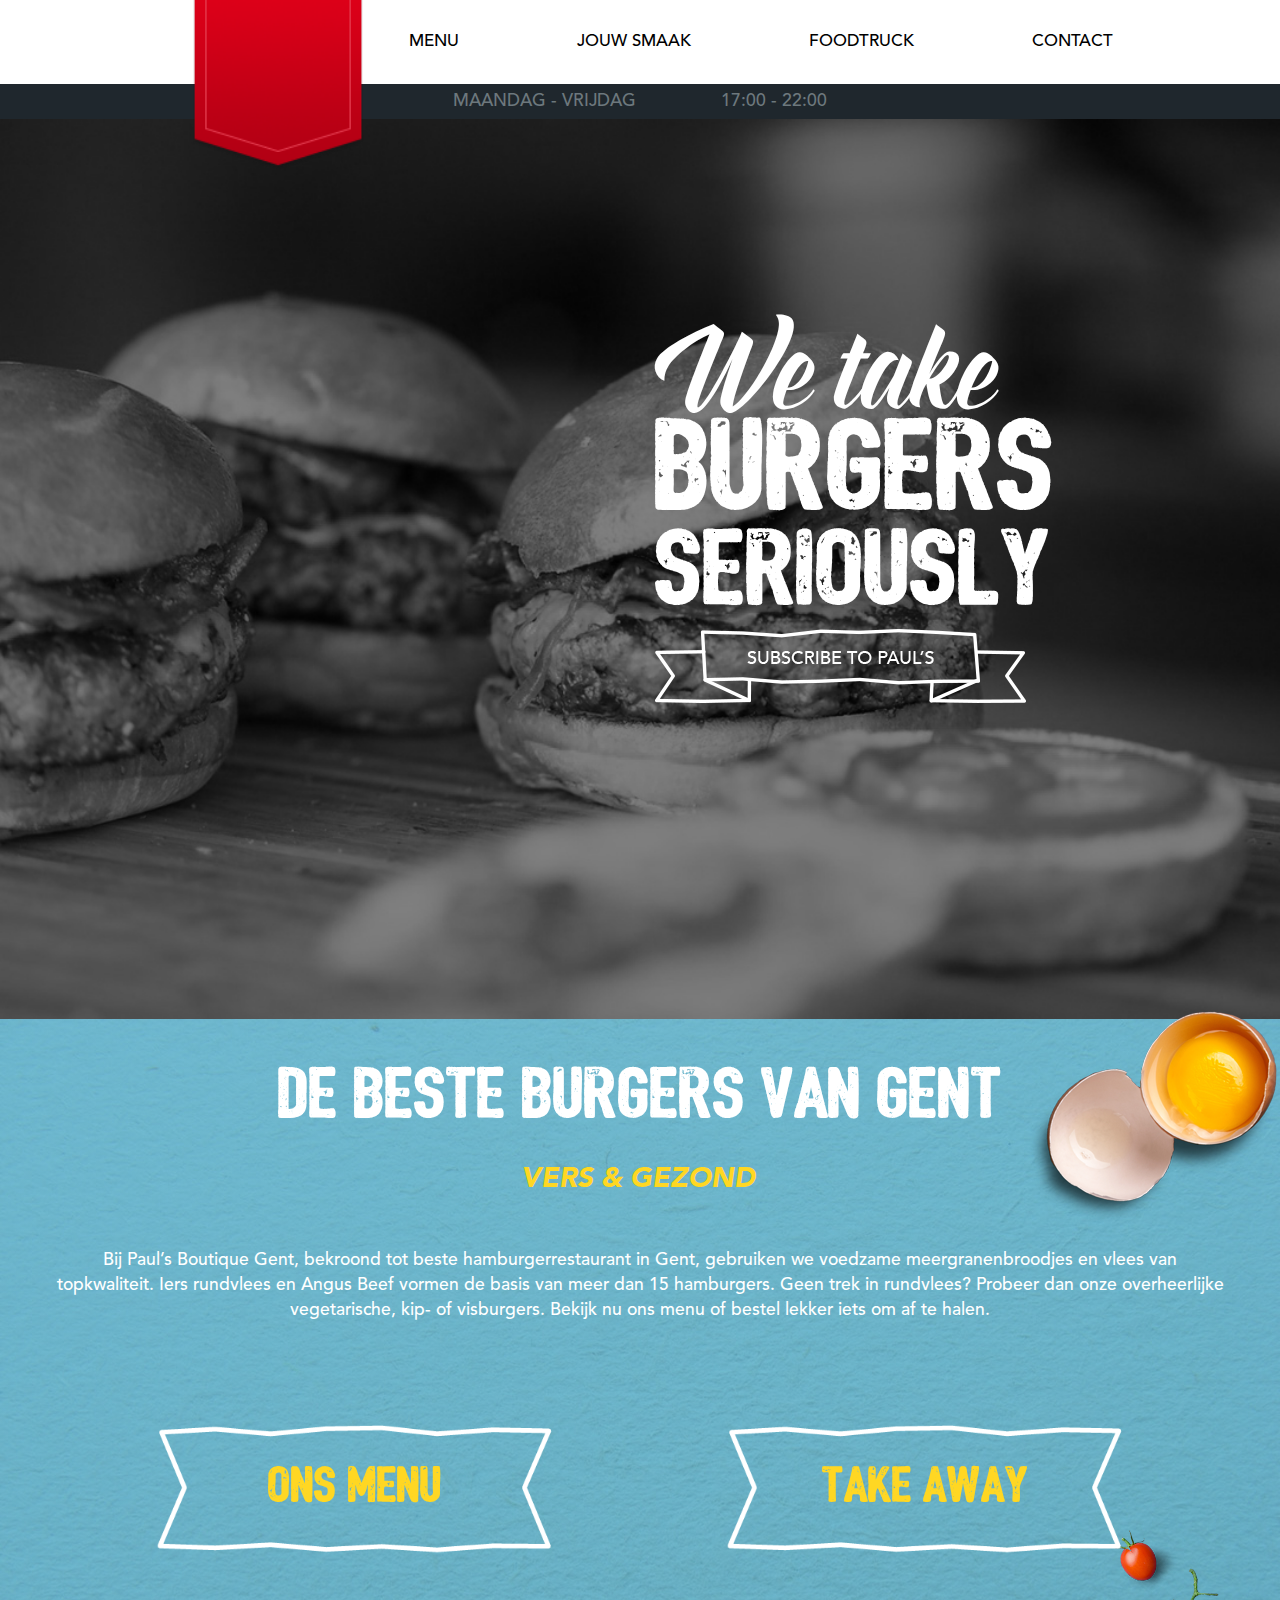
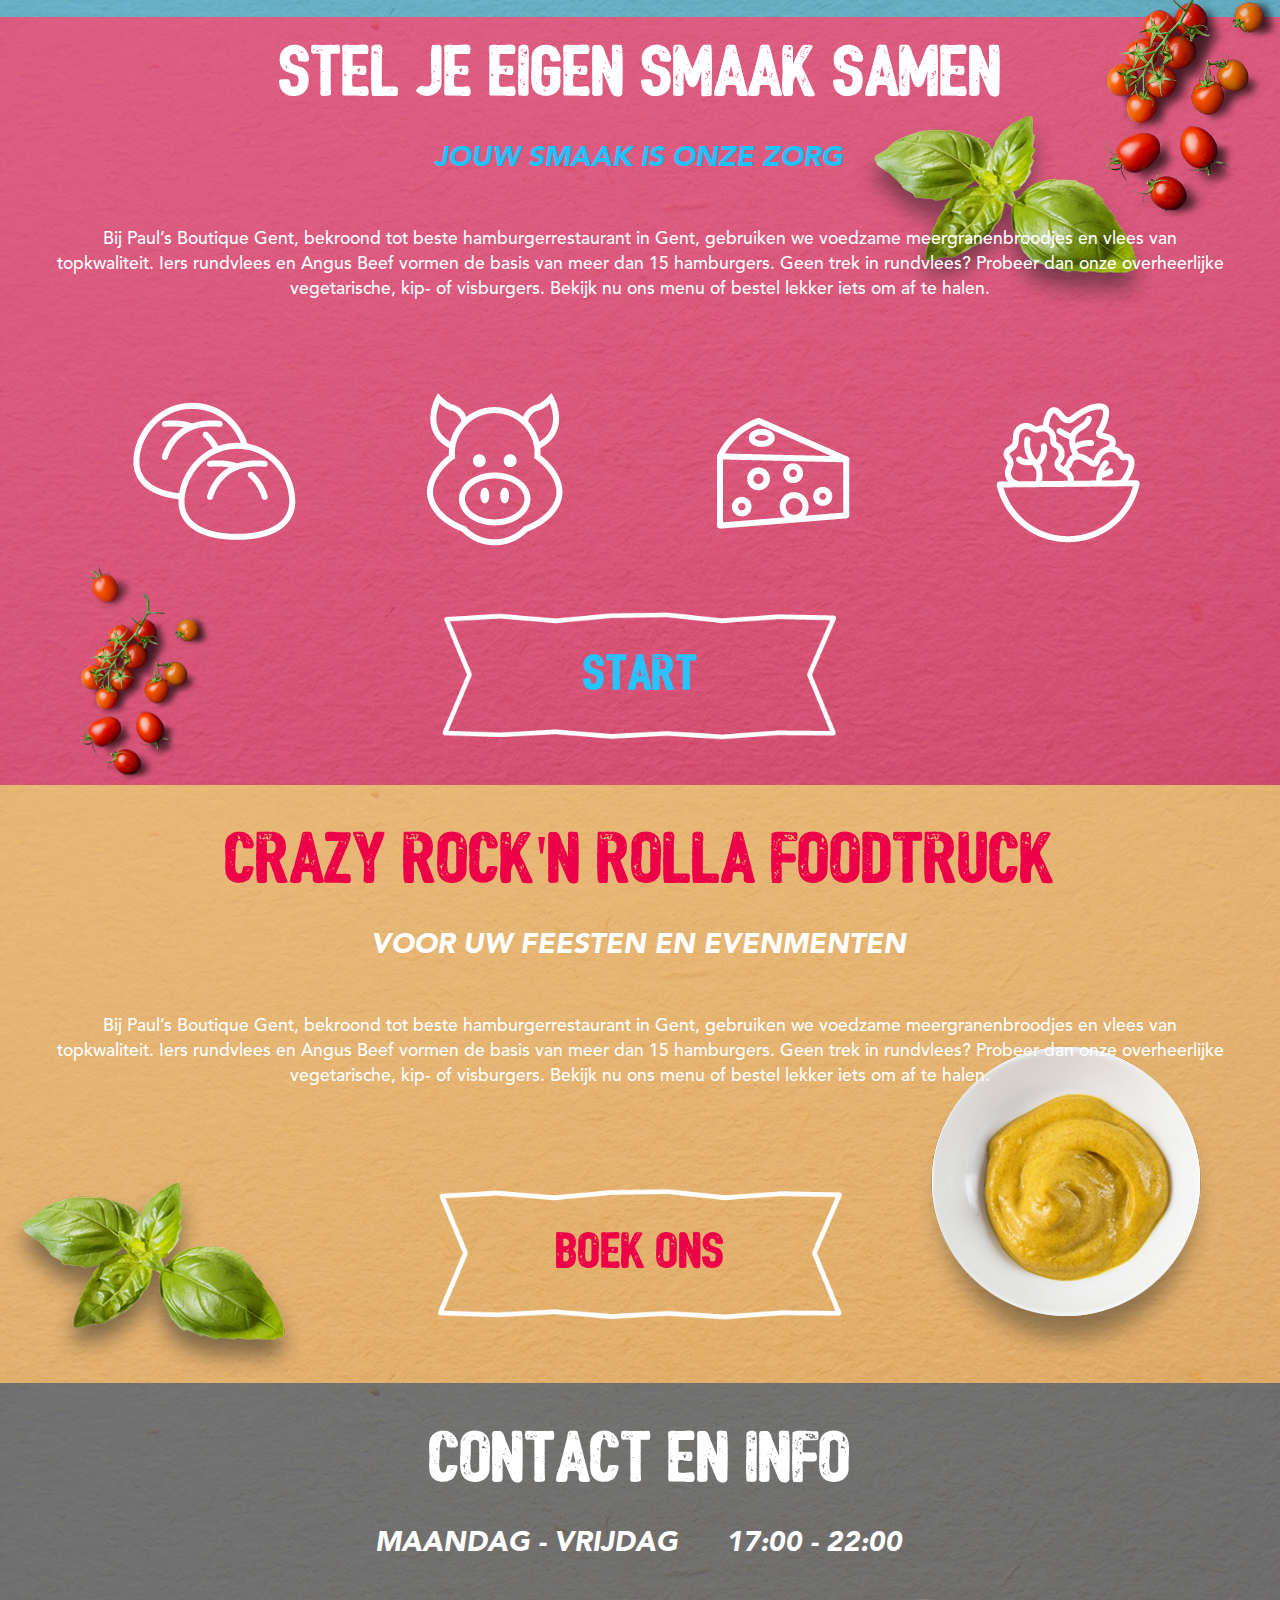
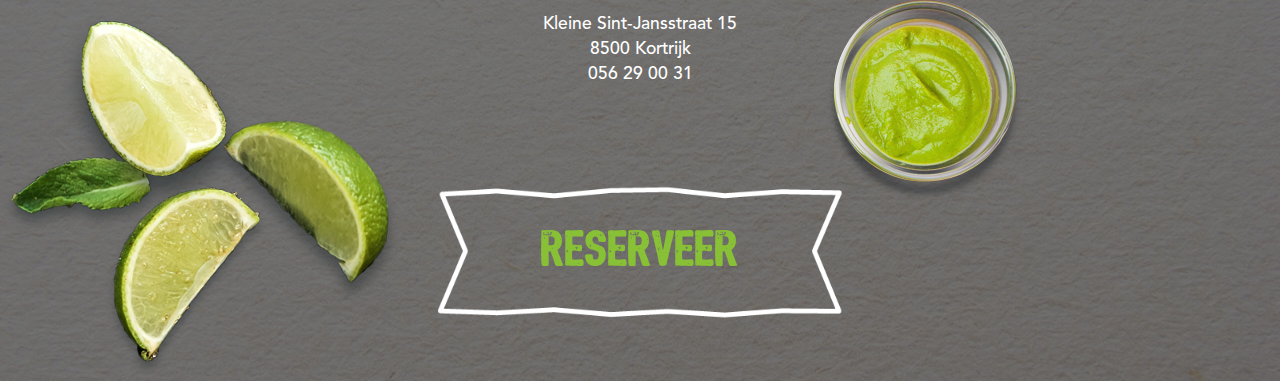
==== commit 53ae11db: "I think we're done" ====
--- a/index.html
+++ b/index.html
@@ -1,320 +1,225 @@
-<!DOCTYPE html>
+<z></z><!DOCTYPE html>
 <html lang="en">
-<head>
-	<meta charset="UTF-8">
-	<link rel="stylesheet" href="css/bootstrap.min.css">
-	<link rel="stylesheet" href="css/styles.css">
-	<meta name="viewport" content="width=device-width, initial-scale=1">
-	<title>Pauls Boutiquegent</title>
-</head>
-<body>
-
-
-<!-- NAVIGATION -->
-
-
-<div class="navbanner">
-<nav class="navigation">
-	<div class="container">
-		<div class="navbar-header">
-      <button type="button" class="navbar-toggle" data-toggle="collapse" data-target="#myNavbar">
-        <span class="icon-bar"></span>
-        <span class="icon-bar"></span>
-        <span class="icon-bar"></span>
-      </button>
-			<div class="pauls">
-				PaulsBoutique
-			</div>
-    </div>
-		<div class="collapse navbar-collapse" id="myNavbar">
-			<ul class="nav">
-				<li class="navLink">HOME</li>
-				<li class="navLink">MENU</li>
-				<li class="navLink">JOUW SMAAK</li>
-				<li class="navLink">FOODTRUCK</li>
-				<li style="padding-right: 0px;" class="navLink">CONTACT</li>
-			</ul>
-    </div>
+	<head>
+		<meta charset="UTF-8">
+		<link rel="stylesheet" href="css/bootstrap.min.css">
+		<link rel="stylesheet" href="css/styles.css">
+		<meta name="viewport" content="width=device-width, initial-scale=1">
+		<link rel="stylesheet" href="css/style.css">
+		<link rel="stylesheet" href="css/reset.css">
+		<title>Pauls Boutiquegent</title>
+	</head>
+	<body>
+		<!-- NAVIGATION -->
+		<div id="top" class="navbanner">
+			<nav class="navigation">
+				<div class="container">
+					<div class="navbar-header">
+						<button type="button" class="navbar-toggle" data-toggle="collapse" data-target="#myNavbar">
+						<span class="icon-bar"></span>
+						<span class="icon-bar"></span>
+						<span class="icon-bar"></span>
+						</button>
+						<div class="pauls">
+							Paul's Boutique
+						</div>
+					</div>
+					<div class="collapse navbar-collapse" id="myNavbar">
+						<ul class="nav">
+							<li class="navLink"><a href="#menu">MENU</a></li>
+							<li class="navLink"><a href="#jouwsmaak">JOUW SMAAK</a></li>
+							<li class="navLink"><a href="#foodtruck">FOODTRUCK</a></li>
+							<li style="padding-right: 0px;" class="navLink"><a href="#contact">CONTACT</a></li>
+						</ul>
+					</div>
+				</div>
+		</nav> <!-- END NAVIGATION  -->
+		<!-- OPENING TIMES -->
+		<div class="opening-times">
+			MAANDAG - VRIJDAG <span class="spacer"></span> 17:00 - 22:00
+		</div> <!-- END OPENING TIMES -->
+	</div> <!-- END navbanner -->
+
+
+
+		<div class="header"> <!-- HEADER -->
+			<div class="container">
+				<div class="row">
+					<div class="sloganhead col-lg-6 col-md-6 col-sm-12 col-xs-12">
+						<span class="weTake">We take</span><br>
+						<span class="sloganBurger">burgers<br>
+							<span class="seriously">seriously</span></span><br>
+					</div>
+				</div>
+				<div class="row">
+					<div class="banner col-lg-6 col-md-6 col-sm-12 col-xs-12">
+						<img src="img/assets/subscribe.png" alt="">
+					</div>
+				</div>
+			</div>
+		</div> <!-- END HEADER -->
+
+
+		<div id="menu" class="menu"> <!-- MENU -->
+			<div class="container">
+				<div class="row">
+					<div class="sectionhead col-lg-12 col-md-12 col-sm-12 col-xs-12">
+						DE BESTE BURGERS VAN GENT</h1>
+					</div>
+				</div>
+				<div class="row">
+					<div class="sectionsubhead col-lg-12 col-md-12 col-sm-12 col-xs-12">
+							<font color="#ffd723">
+									VERS &amp; GEZOND
+							</font>
+					</div>
+				</div>
+				<div class="row">
+					<div class="sectioncontent white col-lg-12 col-md-12 col-sm-12 col-xs-12">
+						<p>
+							Bij Paul’s Boutique Gent, bekroond tot beste hamburgerrestaurant in Gent,
+						 gebruiken we voedzame meergranenbroodjes en vlees van topkwaliteit. Iers rundvlees
+						 en Angus Beef vormen de basis van meer dan 15 hamburgers. Geen trek in rundvlees?
+						 Probeer dan onze overheerlijke vegetarische, kip- of visburgers. Bekijk nu ons menu
+						  of bestel lekker iets om af te halen.
+						</p>
+					</div>
+				</div>
+				<div class="sectionbutton col-lg-6 col-md-6 col-sm-6 col-xs-6">
+					<a href="page.html">ONS MENU</a>
+				</div>
+				<div class="sectionbutton col-lg-6 col-md-6 col-sm-6 col-xs-6">
+					<a href="page.html">TAKE AWAY</a>
+				</div>
+				<img id="basilpic" src="img/basilic.png" alt="">
+				<img id="eggpic" src="img/ei.png" alt="">
+			</div>
+		</div> 		<!-- END MENU -->
+
+
+		<div id="jouwsmaak" class="makeyourown"> <!-- myo -->
+			<div class="container">
+				<div class="row">
+					<div class="sectionhead col-lg-12 col-md-12 col-sm-12 col-xs-12">
+						STEL JE EIGEN SMAAK SAMEN
+				</div>
+			</div>
+				<div class="row">
+					<div class="sectionsubhead col-lg-12 col-md-12 col-sm-12 col-xs-12">
+						<font color="#21c0ff">
+							JOUW SMAAK IS ONZE ZORG
+						</font>
+				</div>
+				</div>
+				<div class="row">
+					<div class="sectioncontent col-lg-12 col-md-12 col-sm-12 col-xs-12">
+						<p>
+							Bij Paul’s Boutique Gent, bekroond tot beste hamburgerrestaurant in Gent,
+							gebruiken we voedzame meergranenbroodjes en vlees van topkwaliteit. Iers rundvlees
+						  en Angus Beef vormen de basis van meer dan 15 hamburgers. Geen trek in rundvlees?
+						  Probeer dan onze overheerlijke vegetarische, kip- of visburgers. Bekijk nu ons
+							menu of bestel lekker iets om af te halen.
+						</p>
+				</div>
+			</div>
+
+			<div class="row">
+				<div class="myoimages col-lg-12 col-md-12 col-sm-12 col-xs-12">
+					<center>
+						<img id="bread" src="img/assets/PNGs/bread.png">
+						<img id="pig" src="img/assets/PNGs/pig.png">
+						<img id="cheese" src="img/assets/PNGs/cheese.png">
+						<img id="salad" src="img/assets/PNGs/salad.png">
+					</center>
+				</div>
+			</div>
+				<div class="sectionbutton col-xs-6 col-md-6">
+					<a href="page.html">START</a>
+				</div>
+				<div class="row">
+					<img id="tomatopic" src="img/tomaat.png" alt="">
+					<img id="tomatopicTwo" src="img/tomaat.png" alt="">
+				</div>
+			</div>
+</div> <!-- END myo -->
+
+
+		<div id="foodtruck" class="events"> <!-- events -->
+			<div class="container">
+				<div class="row">
+						<div class="sectionhead col-lg-12 col-md-12 col-sm-12 col-xs-12">
+								<font color="#ec0048">
+										CRAZY ROCK'N ROLLA FOODTRUCK
+								</font>
+						</div>
+				</div>
+				<div class="row">
+					<div class="sectionsubhead col-lg-12 col-md-12 col-sm-12 col-xs-12">
+							<font color="white">
+								VOOR UW FEESTEN EN EVENMENTEN
+							</font>
+					</div>
+				</div>
+				<div class="row">
+					<div class="sectioncontent col-lg-12 col-md-12 col-sm-12 col-xs-12">
+						<p>
+							Bij Paul’s Boutique Gent, bekroond tot beste hamburgerrestaurant in Gent,
+							gebruiken we voedzame meergranenbroodjes en vlees van topkwaliteit. Iers rundvlees
+						  en Angus Beef vormen de basis van meer dan 15 hamburgers. Geen trek in rundvlees?
+							Probeer dan onze overheerlijke vegetarische, kip- of visburgers. Bekijk nu ons menu
+						  of bestel lekker iets om af te halen.
+						</p>
+					</div>
+				</div>
+				<div class="row">
+					<div class="sectionbutton col-lg-6 col-md-6 col-sm-6 col-xs-6">
+						<a href="page.html">BOEK ONS</a>
+					</div>
+				</div>
+				<img id="basilEvents" src="img/basilic.png" alt="">
+				<img id="mustardEvents" src="img/mustard.png" alt="">
 		</div>
-	</div>
-</nav>
-
-<!-- OPENING TIMES -->
-
-<div class="opening-times">
-	MAANDAG - VRIJDAG <span class="spacer"></span> 17:00 - 22:00
-</div>
-</div>
-
-<!-- END OPENING TIMES -->
-
-<!-- END NAVIGATION  -->
-
-<!-- HEADER -->
-	<div class="header">
-
-		<div class="container">
-
+	</div> <!-- end events -->
+
+
+		<div id="contact" class="contact"> <!-- contact -->
+			<img id="limespic" src="img/limes.png" alt="">
+			<img id="wasabipic" src="img/wasabi.png" alt="">
+			<div class="container">
+				<div class="row">
+					<div class="sectionhead col-lg-12 col-md-12 col-sm-12 col-xs-12">
+						CONTACT EN INFO
+				</div>
+			</div>
+				<div class="row">
+						<div class="sectionsubhead col-lg-12 col-md-12 col-sm-12 col-xs-12">
+								MAANDAG - VRIJDAG &nbsp;&nbsp;&nbsp;&nbsp; 17:00 - 22:00
+						</div>
+					</div>
+				<div class="row">
+					<div class="sectioncontent col-lg-12 col-md-12 col-sm-12 col-xs-12">
+						<p>
+							Kleine Sint-Jansstraat 15<Br>
+							8500 Kortrijk<br>
+							056 29 00 31
+						</p>
+					</div>
+				</div>
 			<div class="row">
-
-				<div class="sloganhead col-lg-6 col-md-6 col-sm-12 col-xs-12">
-
-					<span class="weTake">We take</span><br><span class="sloganBurger">burgers<br><span class="seriously">seriously</span></span><br>
-
-				</div>
-
-			</div>
-			<div class="row">
-
-				<div class="banner col-lg-6 col-md-6 col-sm-12 col-xs-12">
-					  <!-- BANNER -->
-						<img src="img/assets/subscribe.png" alt="">
-
-				</div>
-
-			</div>
-
-		</div>
-
-	</div>
-
-	<!-- END HEADER -->
-
-
-<!-- MENU -->
-
-	<div class="menu">
-<img id="basilpic" src="img/basilic.png" alt="">
-		<img id="eggpic" src="img/ei.png" alt="">
-		<div class="container">
-
-
-			<div class="row">
-
-					<div class="sectionhead col-lg-12 col-md-12 col-sm-12 col-xs-12">
-
-						DE BESTE BURGERS VAN GENT
-
-					</div>
-
-			</div>
-
-			<div class="row">
-
-				<div class="sectionsubhead col-lg-12 col-md-12 col-sm-12 col-xs-12">
-
-						VERS &amp; GEZOND
-
-					</div>
-
-			</div>
-			<div class="row">
-
-				<div class="sectioncontent col-lg-12 col-md-12 col-sm-12 col-xs-12">
-
-						<p>Bij Paul’s Boutique Gent, bekroond tot beste hamburgerrestaurant in Gent, gebruiken we voedzame meergranenbroodjes en vlees van topkwaliteit. Iers rundvlees en Angus Beef vormen de basis van meer dan 15 hamburgers. Geen trek in rundvlees? Probeer dan onze overheerlijke vegetarische, kip- of visburgers. Bekijk nu ons menu of bestel lekker iets om af te halen.</p>
-
-				</div>
-
-			</div>
-
-			<div class="row">
-
-				<div class="sectionbutton col-lg-6 col-md-6 col-sm-6 col-xs-6">
-
-				ONS MENU
-				</div>
-				<div class="sectionbutton col-lg-6 col-md-6 col-sm-6 col-xs-6">
-
-					TAKE AWAY
-
-				</div>
-
-
-			</div>
-
-		</div>
-
-	</div>
-
-	<!-- END MENU -->
-<!-- myo -->
-
-	<div class="makeyourown">
-		<img id="tomatopic" src="img/tomaat.png" alt="">
-		<img id="tomatopicTwo" src="img/tomaat.png" alt="">
-
-		<div class="container">
-
-
-
-			<div class="row">
-
-					<div class="sectionhead col-lg-12 col-md-12 col-sm-12 col-xs-12">
-
-						STEL JE EIGEN SMAAK SAMEN
-
-					</div>
-
-			</div>
-
-			<div class="row">
-
-				<div class="sectionsubhead col-lg-12 col-md-12 col-sm-12 col-xs-12">
-
-						JOUW SMAAK IS ONZE ZORG
-
-					</div>
-
-			</div>
-			<div class="row">
-
-				<div class="sectioncontent col-lg-12 col-md-12 col-sm-12 col-xs-12">
-
-						<p>Bij Paul’s Boutique Gent, bekroond tot beste hamburgerrestaurant in Gent, gebruiken we voedzame meergranenbroodjes en vlees van topkwaliteit. Iers rundvlees en Angus Beef vormen de basis van meer dan 15 hamburgers. Geen trek in rundvlees? Probeer dan onze overheerlijke vegetarische, kip- of visburgers. Bekijk nu ons menu of bestel lekker iets om af te halen.</p>
-
-				</div>
-
-			</div>
-			<div class="row">
-
-				<div class="myoimages col-lg-12 col-md-12 col-sm-12 col-xs-12">
-
-						<center><img id="bread" src="img/assets/PNGs/bread.png"><img id="pig" src="img/assets/PNGs/pig.png"><img id="cheese" src="img/assets/PNGs/cheese.png"><img id="salad" src="img/assets/PNGs/salad.png"></center>
-
-				</div>
-
-			</div>
-
-			<div class="row">
-
-				<div class="sectionbutton col-lg-6 col-md-6 col-sm-6 col-xs-6">
-
-				START
-				</div>
-
-
-
-			</div>
-
-		</div>
-
-	</div>
-
-	<!-- END myo -->
-	<!-- events -->
-
-	<div class="events">
-	<img id="basilEvents" src="img/basilic.png" alt="">
-	<img id="mustardEvents" src="img/mustard.png" alt="">
-
-		<div class="container">
-
-			<div class="row">
-
-					<div class="sectionhead col-lg-12 col-md-12 col-sm-12 col-xs-12">
-
-						CRAZY ROCK'N ROLLA FOODTRUCK
-
-					</div>
-
-			</div>
-
-			<div class="row">
-
-				<div class="sectionsubhead col-lg-12 col-md-12 col-sm-12 col-xs-12">
-
-						VOOR UW FEESTEN EN EVENMENTEN
-
-					</div>
-
-			</div>
-			<div class="row">
-
-				<div class="sectioncontent col-lg-12 col-md-12 col-sm-12 col-xs-12">
-
-						<p>Bij Paul’s Boutique Gent, bekroond tot beste hamburgerrestaurant in Gent, gebruiken we voedzame meergranenbroodjes en vlees van topkwaliteit. Iers rundvlees en Angus Beef vormen de basis van meer dan 15 hamburgers. Geen trek in rundvlees? Probeer dan onze overheerlijke vegetarische, kip- of visburgers. Bekijk nu ons menu of bestel lekker iets om af te halen.</p>
-
-				</div>
-
-			</div>
-
-			<div class="row">
-
-				<div class="sectionbutton col-lg-6 col-md-6 col-sm-6 col-xs-6">
-
-				BOEK ONS
-				</div>
-
-
-
-			</div>
-
-		</div>
-
-	</div>
-
-	<!-- END events -->
-
-		<!-- contact -->
-
-	<div class="contact">
-	<img id="limespic" src="img/limes.png" alt="">
-	<img id="wasabipic" src="img/wasabi.png" alt="">
-
-		<div class="container">
-
-			<div class="row">
-
-					<div class="sectionhead col-lg-12 col-md-12 col-sm-12 col-xs-12">
-
-						CONTACT EN INFO
-
-					</div>
-
-			</div>
-
-			<div class="row">
-
-				<div class="sectionsubhead col-lg-12 col-md-12 col-sm-12 col-xs-12">
-
-						MAANDAG - VRIJDAG &nbsp;&nbsp;&nbsp;&nbsp; 17:00 - 22:00
-
-					</div>
-
-			</div>
-			<div class="row">
-
-				<div class="sectioncontent col-lg-12 col-md-12 col-sm-12 col-xs-12">
-
-						<p>Kleine Sint-Jansstraat 15<Br>
-						8500 Kortrijk<br>
-						056 29 00 31</p>
-
-				</div>
-
-			</div>
-
-			<div class="row">
-
-				<div class="sectionbutton col-lg-6 col-md-6 col-sm-6 col-xs-6">
-
-				RESERVEER
-				</div>
-
-
-
-			</div>
-
-		</div>
-
-	</div>
-
-	<!-- END contact -->
-
-	<script src="js/jquery.min.js"></script>
-	<script src="js/bootstrap.js"></script>
-	<script src="js/functions.js"></script>
-
-</body>
+					<div class="sectionbutton col-lg-6 col-md-6 col-sm-6 col-xs-6">
+						<a href="page.html">
+							RESERVEER
+						</a>
+					</div>
+				</div>
+			</div>
+		</div> <!-- END contact -->
+<a href="#" class="scrollToTop">TOP</a>
+
+
+		<script src="js/jquery.min.js"></script>
+		<script src="js/main.js"></script>
+		<script src="js/bootstrap.js"></script>
+		<script src="js/functions.js"></script>
+	</body>
 </html>
--- a/css/styles.css
+++ b/css/styles.css
@@ -161,7 +161,7 @@
 
 
 .menu {
-background: linear-gradient(to bottom, rgba(27,150,188,0.85), rgba(27,150,188,0.85)), url('../img/rough-beige-paper-texture.jpg');
+background: linear-gradient(to bottom, rgba(27,150,188,0.6), rgba(27,150,188,0.6)), url('../img/rough-beige-paper-texture.jpg');
 background-repeat: no-repeat;
 background-size: cover;
 padding: 20px 0 20px;
@@ -231,7 +231,7 @@
 /* MAKE YOUR OWN */
 
 .makeyourown {
-background: linear-gradient(to bottom, rgba(213, 0, 62, 0.75), rgba(213, 0, 62, 0.75)), url('../img/rough-beige-paper-texture.jpg');
+background: linear-gradient(to bottom, rgba(213, 0, 62, 0.6), rgba(213, 0, 62, 0.6)), url('../img/rough-beige-paper-texture.jpg');
 background-repeat: no-repeat;
 background-size: cover;
 position: relative;
@@ -289,7 +289,7 @@
 /* EVENTS */
 
 .events {
-background: linear-gradient(to bottom, rgba(230, 150, 43, 0.85), rgba(230, 150, 43, 0.85)), url('../img/rough-beige-paper-texture.jpg');
+background: linear-gradient(to bottom, rgba(230, 150, 43, 0.6), rgba(230, 150, 43, 0.6)), url('../img/rough-beige-paper-texture.jpg');
 background-repeat: no-repeat;
 background-size: cover;
 position: relative;
@@ -320,7 +320,7 @@
 /* CONTACT */
 
 .contact {
-    background: linear-gradient(to bottom, rgba(35, 35, 35, 0.85), rgba(35, 35, 35, 0.85)), url('../img/rough-beige-paper-texture.jpg');
+    background: linear-gradient(to bottom, rgba(35, 35, 35, 0.6), rgba(35, 35, 35, 0.6)), url('../img/rough-beige-paper-texture.jpg');
     background-repeat: no-repeat;
     background-size: cover;
 	background-color: rgba(59, 59, 59, 0.75);
@@ -349,7 +349,7 @@
 /* MENU PAGE */
 
 .menu-body {
-	background: linear-gradient(to bottom, rgba(20, 20, 20, 0.9), rgba(20, 20, 20, 0.9)), url('../img/rough-beige-paper-texture.jpg');
+	background: linear-gradient(to bottom, rgba(20, 20, 20, 0.6), rgba(20, 20, 20, 0.6)), url('../img/rough-beige-paper-texture.jpg');
 	background-repeat: no-repeat;
 	background-size: cover;
 }
@@ -391,6 +391,14 @@
 	text-align: center;
 }
 
+
+.food {
+	color: white;
+	font-family: 'sectioncontent';
+	font-size: 20px;
+	vertical-align: top;
+	padding-left: 5%;
+}
 .jouwSmaak {
 	color: #FDA940;
 	font-size: 400%;
@@ -434,7 +442,7 @@
 	padding: 20px 0 50px;
 }
 
-.bunRadio {
+.radio {
 	cursor: pointer;
 }
 
@@ -450,7 +458,7 @@
 }
 
 .meat img {
-	max-height: 17.5%;
+	max-height: 250px;
 }
 
 /* END MEAT*/
@@ -462,7 +470,7 @@
 }
 
 .cheese img {
-	max-height: 17.5%;
+	max-height: 220px;
 }
 
 /* END CHEESE */
@@ -473,8 +481,8 @@
 	padding: 20px 0 100px;
 }
 
-.extras img {
-	max-height: 17.5%;
+.extras .radio img {
+	max-height: 220px;
 }
 
 /* END EXTRAS */
@@ -595,7 +603,7 @@
 
     #mustardEvents {
         height: 20%;
-				right: -2%;
+				right: 2%;
 				position: absolute;
     }
     #basilEvents {
--- a/css/style.css
+++ b/css/style.css
@@ -0,0 +1,23 @@
+.scrollToTop{
+    width:100px;
+    height:50px;
+    padding:10px;
+    color: white !important;
+    text-align:center;
+    background: whiteSmoke;
+    font-weight: bold;
+    font-size: 1.5em;
+    text-decoration: none;
+    position:fixed;
+    bottom:75px;
+    z-index: 1000;
+    right:40px;
+    display:none;
+    background-color: #337ab7;
+    border: 1px solid blue;
+}
+.scrollToTop:hover{
+    text-decoration:none;
+    background-color: #115895;
+    color: #DDD;
+}
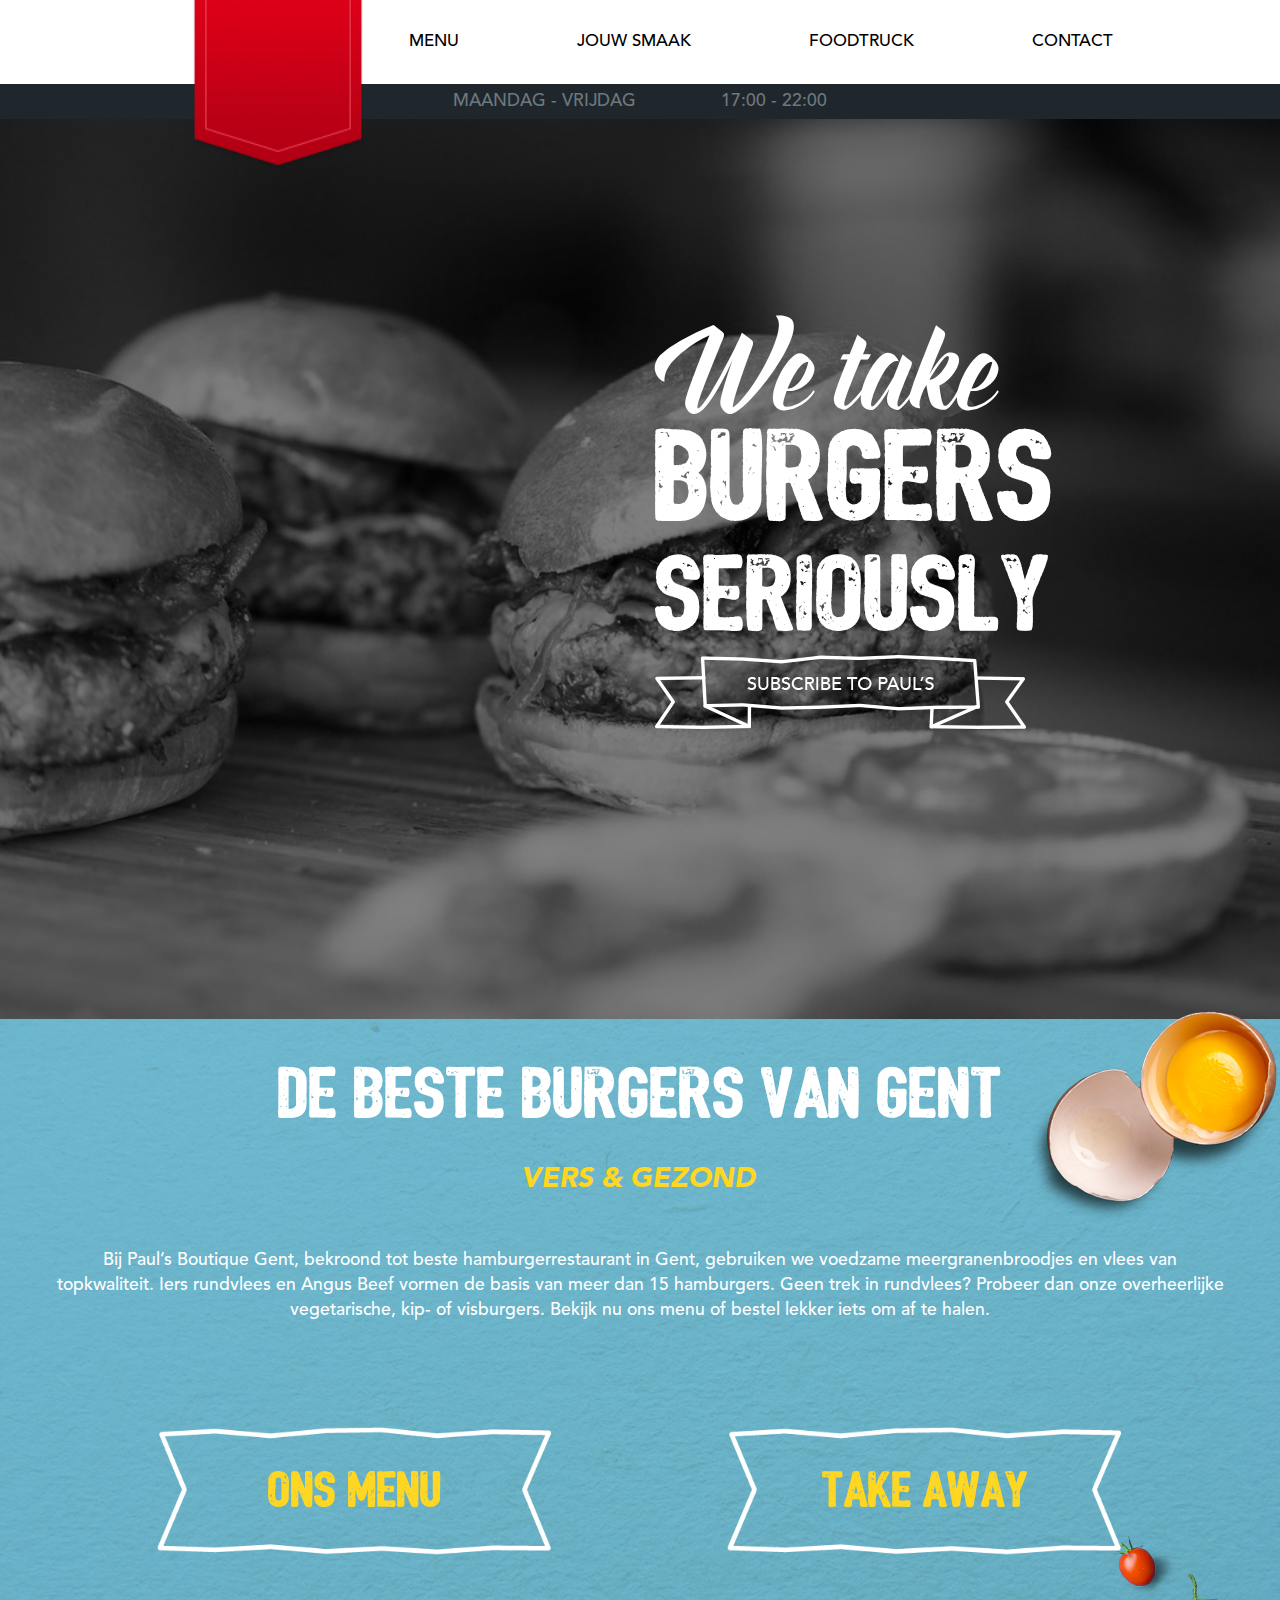
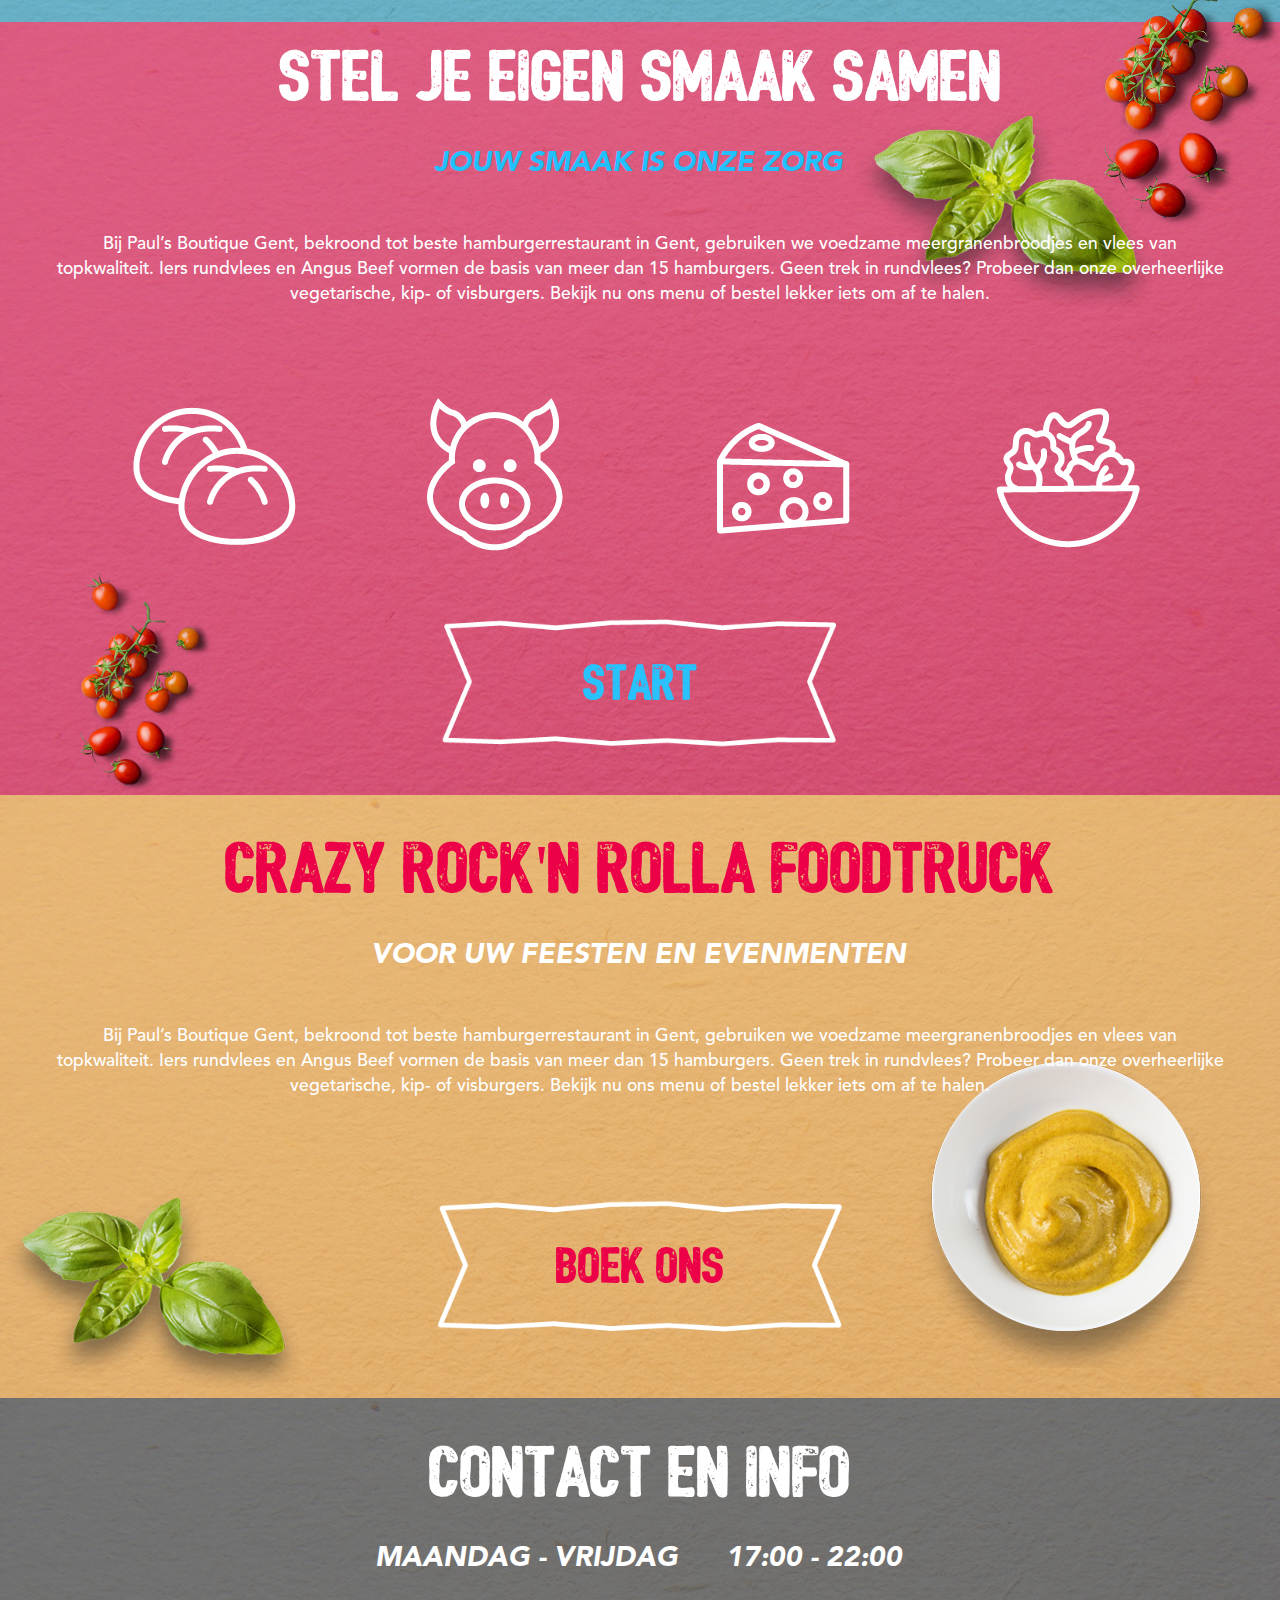
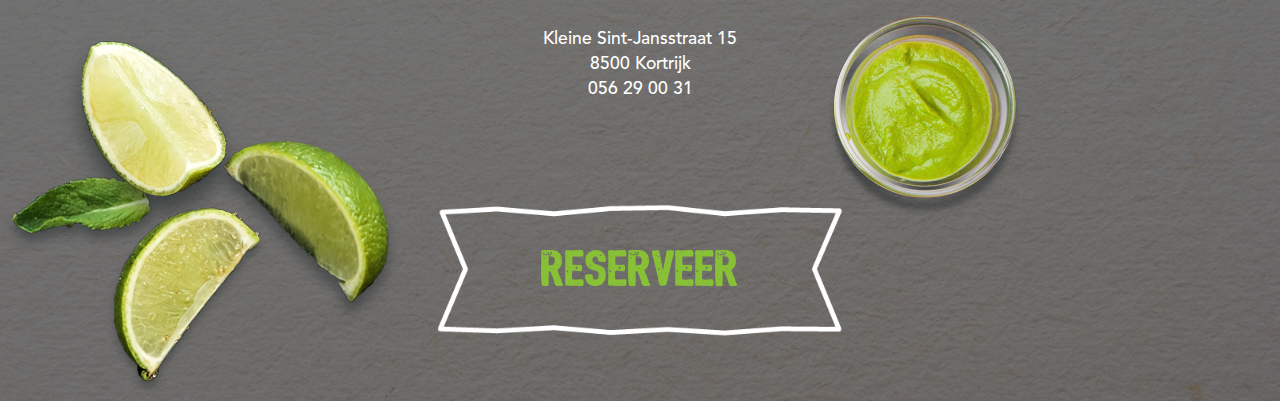
==== commit 1c8cc42d: "Woohooo" ====
--- a/index.html
+++ b/index.html
@@ -1,4 +1,4 @@
-<z></z><!DOCTYPE html>
+<!DOCTYPE html>
 <html lang="en">
 	<head>
 		<meta charset="UTF-8">
@@ -222,4 +222,4 @@
 		<script src="js/bootstrap.js"></script>
 		<script src="js/functions.js"></script>
 	</body>
-</html>
+	</html>
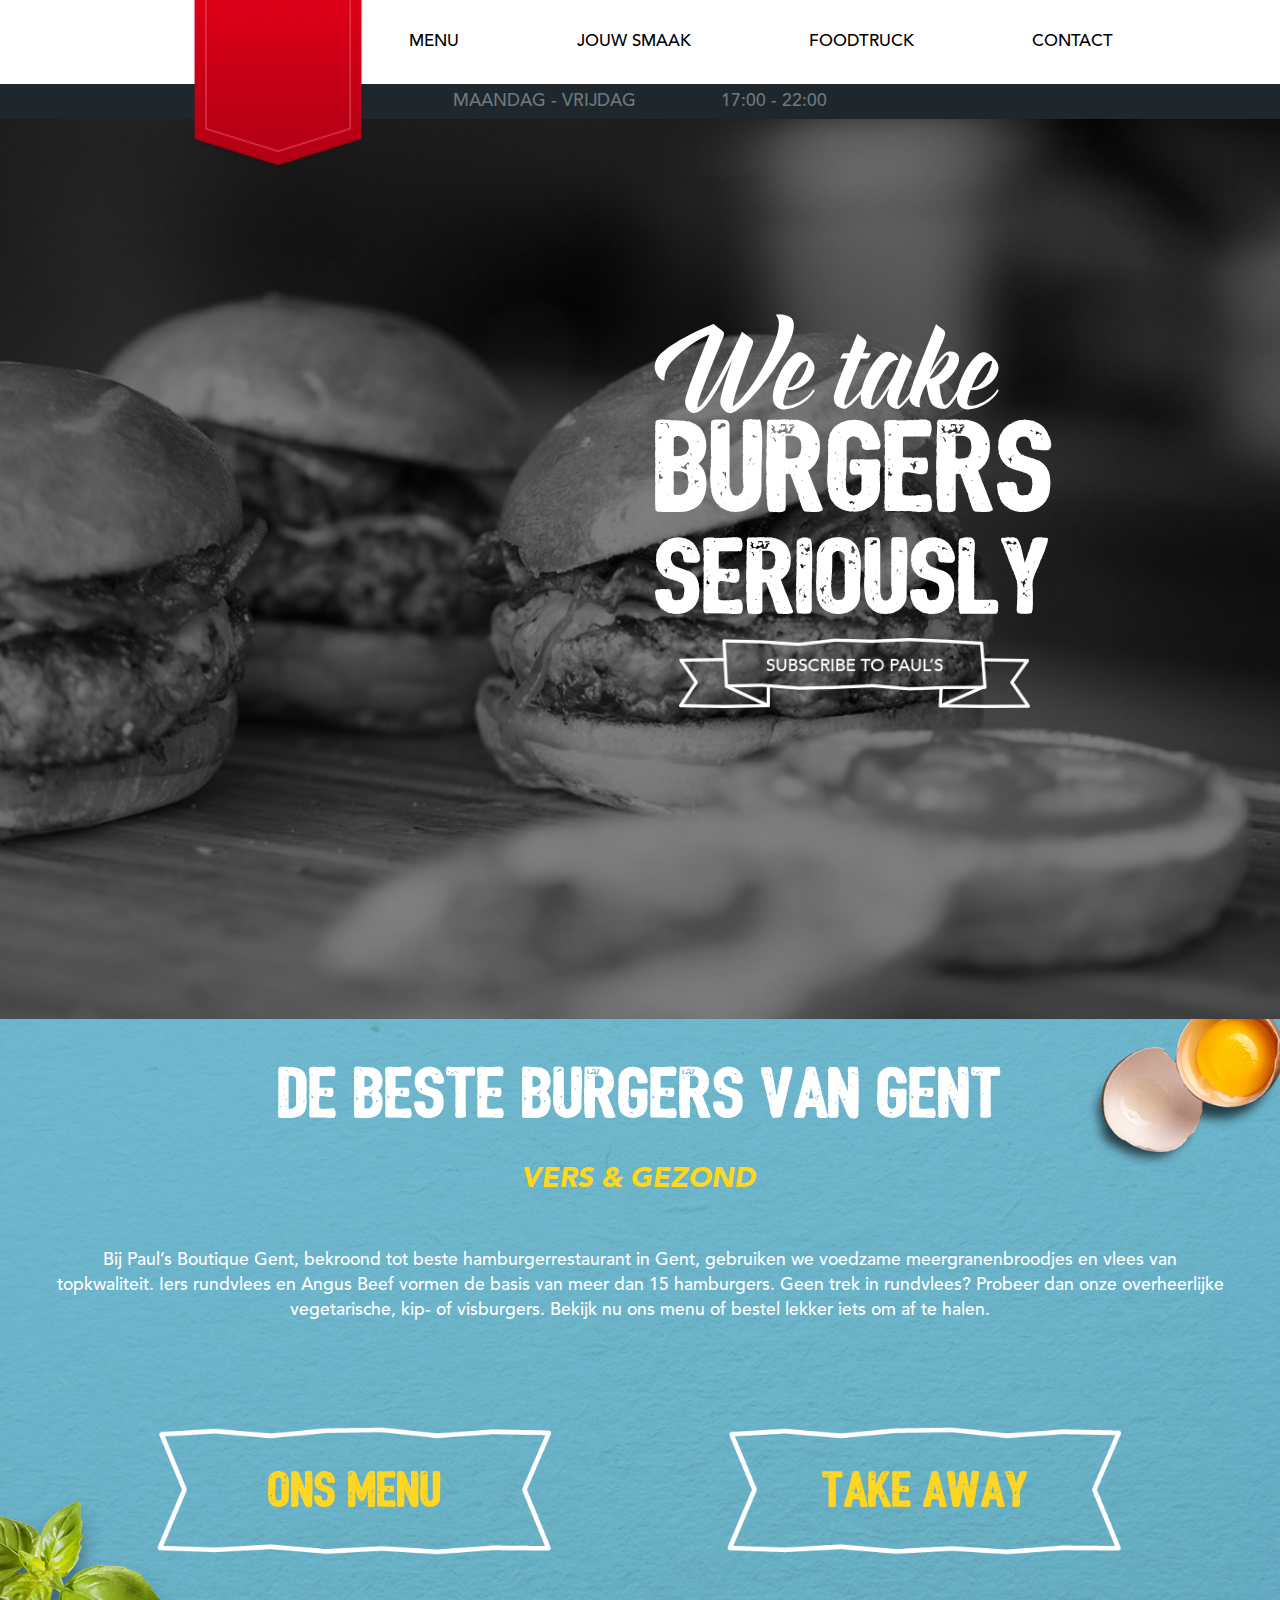
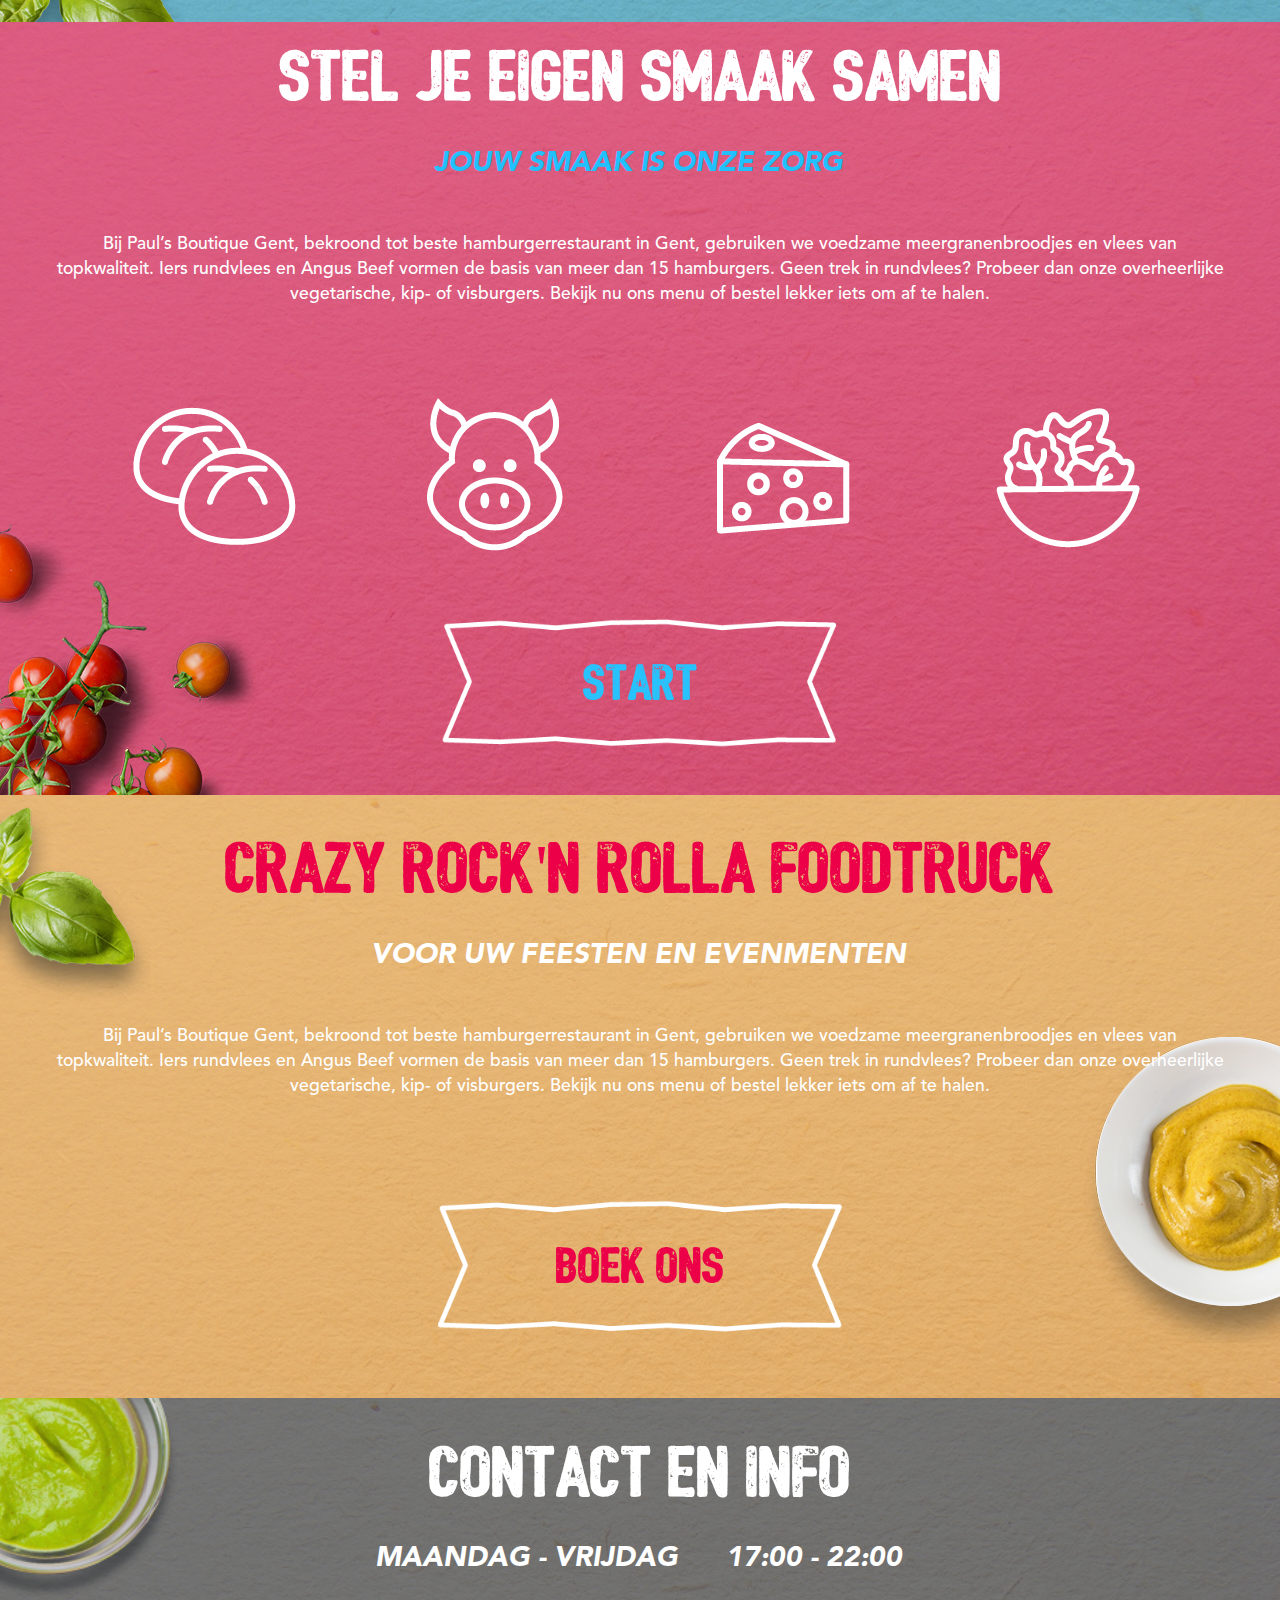
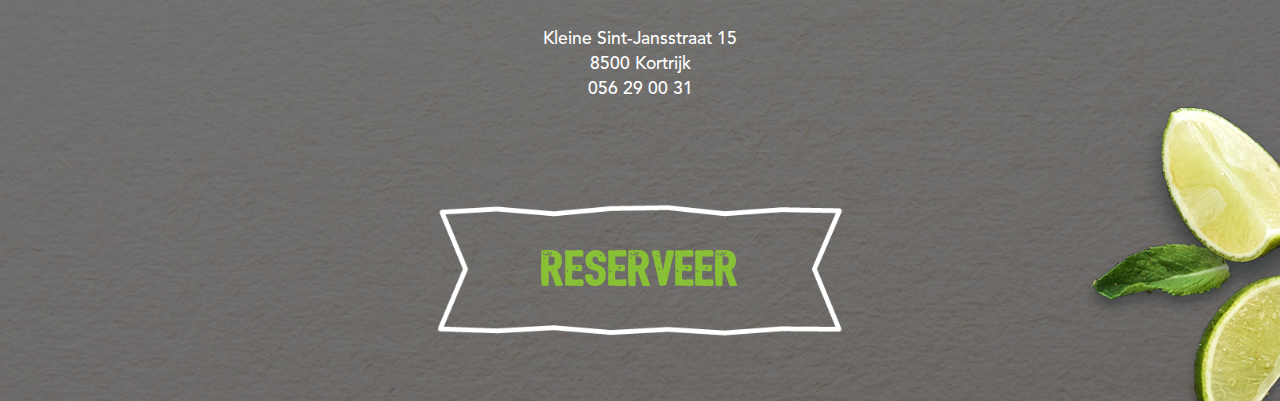
==== commit 39e728e5: "Updates to menu page" ====
--- a/index.html
+++ b/index.html
@@ -86,14 +86,20 @@
 					</div>
 				</div>
 				<div class="sectionbutton col-lg-6 col-md-6 col-sm-6 col-xs-6">
-					<a href="page.html">ONS MENU</a>
+					<a href="menu.html">ONS MENU</a>
 				</div>
 				<div class="sectionbutton col-lg-6 col-md-6 col-sm-6 col-xs-6">
-					<a href="page.html">TAKE AWAY</a>
-				</div>
-				<img id="basilpic" src="img/basilic.png" alt="">
-				<img id="eggpic" src="img/ei.png" alt="">
-			</div>
+					<a href="order.html">TAKE AWAY</a>
+				</div>
+				<div class="row">
+					<div class="basilBox">
+						<img id="basilpic" src="img/basilic.png" alt="">
+					</div>
+					<div class="eggBox">
+						<img id="eggpic" src="img/ei.png" alt="">
+					</div>
+			</div>
+		</div>
 		</div> 		<!-- END MENU -->
 
 
@@ -134,11 +140,15 @@
 				</div>
 			</div>
 				<div class="sectionbutton col-xs-6 col-md-6">
-					<a href="page.html">START</a>
-				</div>
-				<div class="row">
-					<img id="tomatopic" src="img/tomaat.png" alt="">
-					<img id="tomatopicTwo" src="img/tomaat.png" alt="">
+					<a href="menu.html">START</a>
+				</div>
+				<div class="row">
+					<div class="tomatoBox">
+						<img id="tomatopic" class="backImg" src="img/tomaat.png" alt="">
+					</div>
+					<!-- <div class="tomatoTwoBox">
+						<img src="img/tomaat.png" alt="" id="tomatopicTwo" class="backImg">
+					</div> -->
 				</div>
 			</div>
 </div> <!-- END myo -->
@@ -173,18 +183,23 @@
 				</div>
 				<div class="row">
 					<div class="sectionbutton col-lg-6 col-md-6 col-sm-6 col-xs-6">
-						<a href="page.html">BOEK ONS</a>
-					</div>
-				</div>
-				<img id="basilEvents" src="img/basilic.png" alt="">
-				<img id="mustardEvents" src="img/mustard.png" alt="">
+						<a href="mailto:example@example.com">BOEK ONS</a>
+					</div>
+				</div>
+				<div class="row">
+					<div class="basilEventsBox">
+						<img id="basilEvents" src="img/basilic.png" alt="">
+					</div>
+					<div class="mustardBox">
+							<img id="mustardEvents" src="img/mustard.png" alt="">
+					</div>
+				</div>
 		</div>
 	</div> <!-- end events -->
 
 
 		<div id="contact" class="contact"> <!-- contact -->
-			<img id="limespic" src="img/limes.png" alt="">
-			<img id="wasabipic" src="img/wasabi.png" alt="">
+
 			<div class="container">
 				<div class="row">
 					<div class="sectionhead col-lg-12 col-md-12 col-sm-12 col-xs-12">
@@ -207,9 +222,17 @@
 				</div>
 			<div class="row">
 					<div class="sectionbutton col-lg-6 col-md-6 col-sm-6 col-xs-6">
-						<a href="page.html">
+						<a href="mailto:example@gmail.com">
 							RESERVEER
 						</a>
+					</div>
+				</div>
+				<div class="row">
+					<div class="limesBox">
+						<img id="limespic" src="img/limes.png" alt="">
+					</div>
+					<div class="wasabiBox">
+						<img id="wasabipic" src="img/wasabi.png" alt="">
 					</div>
 				</div>
 			</div>
--- a/css/styles.css
+++ b/css/styles.css
@@ -24,13 +24,13 @@
   background-size:contain;
   background-image: url('../img/assets/navheader.png'); /*Your image here*/
 	background-repeat: no-repeat;
-	z-index: 8;
+	z-index: 101;
 
 }
 
 #myNavbar {
 position: relative;
-z-index: 9;
+z-index:110;
 }
 
 .navigation ul li {
@@ -38,6 +38,7 @@
 	font-size: 120%;
 	padding: 20px 5% 20px;
 	font-family: sectionContent;
+	text-align: center;
 }
 .navigation ul {
 	margin-left: 24%;
@@ -80,11 +81,13 @@
     background-attachment: local;
 	background-repeat: no-repeat;
 	min-height: 900px;
+	position: relative;
+	z-index: 100;
 
 }
 .sloganhead {
 	font-size: 900%;
-	line-height: 95px;
+	line-height: 80px;
 	color: white;
 	padding-top: 200px;
 	float: right;
@@ -106,9 +109,10 @@
 	float: right;
 
 }
-
-
-
+.banner img {
+	height: 70px;
+	margin-left: -1%;
+}
 
 /* END HEADER */
 
@@ -166,6 +170,7 @@
 background-size: cover;
 padding: 20px 0 20px;
 position: relative;
+z-index: 3;
 
 }
 
@@ -187,46 +192,91 @@
 }
 
 #basilpic {
-	position: absolute;
-	padding-top: 25%;
+	overflow: hidden;
+	position: absolute;
+	z-index: 2;
+}
+
+.basilBox {
+	height: 213px;
+	width: 300px;
+	left: -100px;
+	bottom: -80px;
+	position: absolute;
+	overflow: hidden;
+	z-index: 1;
+}
+
+
+#eggpic {
+	overflow: hidden;
+	position: absolute;
+	z-index: 1;
+	height: 30%;
+}
+.eggBox {
+	height: 100%;
+	width: 200px;
+	top: -20px;
+	right: 0;
+	position: absolute;
+	overflow: hidden;
+
+
+}
+
+#limespic {
+	position: absolute;
+	overflow: hidden;
 	z-index:2;
-	right: 10%;
-}
-
-#eggpic {
-	position: absolute;
-	top: -10px;
-	right: 0px;
-	float: right;
+}
+.limesBox {
+	height: 50%;
+	width: 200px;
+	bottom: 0;
+	right: 0;
+	position: absolute;
+	overflow: hidden;
+}
+
+#wasabipic {
+	position: absolute;
 	z-index:2;
-}
-
-#limespic {
-	position: absolute;
+	height: 60%;
+}
+.wasabiBox {
+	height: 80%;
+	width: 400px;
+	top: -80px;
+	left: -7%;
+	position: absolute;
+	overflow: hidden;
+}
+
+#basilEvents {
+	position: absolute;
+	z-index:2;
+}
+.basilEventsBox {
+	height: 220px;
+	width: 300px;
+	top: 0;
+	left: -150px;
+	position: absolute;
+	overflow: hidden;
+}
+
+#mustardEvents {
+	position: absolute;
+	z-index:2;
+}
+.mustardBox {
+	height: 60%;
+	width: 200px;
+	right: 0;
 	bottom: 0;
-	z-index:2;
-}
-
-#wasabipic {
-	position: absolute;
-	top: 35%;
-	right: 20%;
-	bottom: 0;
-	z-index:2;
-}
-
-#basilEvents {
-	position: absolute;
-	bottom: 0;
-	left: 0;
-	z-index:2;
-}
-
-#mustardEvents {
-	position: absolute;
-	right: 5%;
-	bottom: 5%;
-	z-index:2;
+	position: absolute;
+	overflow: hidden;
 }
 /* MAKE YOUR OWN */
 
@@ -235,6 +285,7 @@
 background-repeat: no-repeat;
 background-size: cover;
 position: relative;
+z-index: 4;
 }
 
 .makeyourown .sectionbutton {
@@ -268,20 +319,31 @@
 
 #tomatopic {
 	position: absolute;
-	right: 0px;
-	top: -100px;
-	overflow: hidden;
+	overflow: hidden;
+	z-index:1;
+}
+.tomatoBox {
 	height: 40%;
-	z-index:2;
-
+	width: 400px;
+	bottom: 0px;
+	left: -100px;
+	position: absolute;
+	overflow: hidden;
 }
 #tomatopicTwo {
 	position: absolute;
-	bottom: 0;
-	left: 5%;
-	overflow: hidden;
-	height: 30%;
-	z-index:2;
+	overflow: hidden;
+	z-index: 1;
+	height: 40%;
+}
+.tomatoTwoBox {
+	height: 563px;
+	width: 360px;
+	top: 0;
+	float: right;
+	position: absolute;
+	overflow: hidden;
+	z-index: 1;
 }
 
 /* END MYO */
@@ -294,6 +356,7 @@
 background-size: cover;
 position: relative;
 padding: 20px 0 20px;
+z-index: 10;
 }
 
 .events .sectionbutton {
@@ -327,6 +390,7 @@
 	position: relative;
 	padding: 20px 0;
 	color: white;
+	z-index: 4;
 }
 .contact .sectionbutton {
 	left: 25%;
@@ -348,25 +412,36 @@
 
 /* MENU PAGE */
 
+.menu-head h1{
+	text-align: center;
+	color: white;
+	font-size: 550% !important;
+	font-family: titels;
+	margin: 0;
+	padding: 40px 0 20px;
+}
+
 .menu-body {
-	background: linear-gradient(to bottom, rgba(20, 20, 20, 0.6), rgba(20, 20, 20, 0.6)), url('../img/rough-beige-paper-texture.jpg');
+	background: linear-gradient(to bottom, rgba(1, 1, 1, 0.8), rgba(1, 1, 1, 0.8)), url('../img/rough-beige-paper-texture.jpg');
 	background-repeat: no-repeat;
 	background-size: cover;
-}
-
-.menu-padding {
-	padding-bottom: 100px;
-}
+	position: relative;
+	z-index: 7;
+}
+
 
 .menu-header {
 	background-image: url('../img/ingredients01.jpg');
     background-size: cover;
     height: 650px;
     background-repeat: no-repeat;
+		position: relative;
+		z-index: 100;
 }
 
 .burgers {
-	color: #ffd519;
+	color: white;
+	/*color: #ffd519;*/
 	font-size: 150%;
 }
 .burgers li {
@@ -374,12 +449,73 @@
 }
 
 .burgers h1 {
+	margin: 50px 0 40px;
 	font-size: 300%;
 	margin-left: 7.5%;
+	font-family: titels;
+}
+
+#menuEggPic {
+	position: absolute;
+	overflow: hidden;
+	z-index:6;
+	height: 40%;
+}
+
+.menuEggBox {
+	height: 70%;
+	width: 400px;
+	top: -100px;
+	right: -100px;
+	position: absolute;
+	overflow: hidden;
+}
+
+#menuBasilPic {
+	overflow: hidden;
+	position: absolute;
+	z-index: 1000;
+	height: 80%;
+}
+
+.menuBasilBox {
+	height: 40%;
+	width: 800px;
+	top: -100px;
+	left: -250px;
+	position: absolute;
+	overflow: hidden;
 }
 
 #currency {
 	float: right;
+}
+#menuLimesPic {
+	position: absolute;
+	overflow: hidden;
+	z-index:2;
+}
+.menuLimesBox {
+	height: 50%;
+	width: 200px;
+	bottom: 0;
+	right: 0;
+	position: absolute;
+	overflow: hidden;
+}
+
+#menuWasabiPic {
+	position: absolute;
+	z-index:2;
+	height: 60%;
+}
+.menuWasabiBox {
+	height: 80%;
+	width: 400px;
+	top: -80px;
+	left: -7%;
+	position: absolute;
+	overflow: hidden;
 }
 
 /* ORDER */
@@ -485,6 +621,7 @@
 	max-height: 220px;
 }
 
+
 /* END EXTRAS */
 
 /* END ORDER */
@@ -492,7 +629,7 @@
 .pauls {
 	font-size: 200%;
 	font-family: 'weTake';
-	margin-left: 36%;
+	text-align: center;
 	margin-top: 1%;
 }
 
@@ -514,8 +651,17 @@
 	.navbanner:after {
 		display: none;
 	}
-}
-
+	.navigation ul li {
+		font-size: 100%;
+	}
+}
+
+@media (max-width: 782px) {
+	.navigation ul li {
+		text-align: center;
+		margin-right: 40%;
+	}
+}
 @media (max-width: 782px) {
 
 	.sectionhead {
@@ -560,7 +706,25 @@
 		background-size: 100%;
 	}
 }
+
+@media (max-width: 500px) {
+	.sloganhead {
+		font-size: 600% !important;
+	}
+	.pauls {
+		margin-right: 12.5% !important;
+	}
+
+}
+@media (min-width: 701px) {
+	.banner {
+		margin-right: -2.5%;
+	}
+}
 @media (max-width: 701px) {
+	.banner {
+		margin-top: -40px;
+	}
 	.sloganhead {
 		padding: 50px 0 50px;
 	}
@@ -587,45 +751,6 @@
 		margin-top: -50px;
 		background-size: 120%;
 	}
-
-    #limespic {
-        height: 30%;
-        top: 10%;
-
-    }
-    #wasabipic {
-        top: 50%;
-        right: 5%;
-				bottom: 0;
-        height: 30%;
-
-    }
-
-    #mustardEvents {
-        height: 20%;
-				right: 2%;
-				position: absolute;
-    }
-    #basilEvents {
-        position: absolute;
-        top: 0px;
-    }
-
-    #basilpic {
-        height: 40%;
-        bottom: 0;
-				right: 10%;
-    }
-
-    #tomatopic {
-        height: 45%;
-        top: 0px;
-    }
-
-    #tomatopicTwo {
-        height: 50%;
-    }
-
     .myoimages {
         text-align: center
     }
@@ -634,6 +759,8 @@
     }
 }
 
+
+
 /* END MEDIA */
 
 /* FONTS */
--- a/css/style.css
+++ b/css/style.css
@@ -2,7 +2,7 @@
     width:100px;
     height:50px;
     padding:10px;
-    color: white !important;
+    color: rgba(255, 255, 255, 0.5) !important;
     text-align:center;
     background: whiteSmoke;
     font-weight: bold;
@@ -13,11 +13,13 @@
     z-index: 1000;
     right:40px;
     display:none;
-    background-color: #337ab7;
-    border: 1px solid blue;
+    background-color: transparent;
+    border: 2px solid rgba(255, 255, 255, 0.5);
+    border-radius: 5px;
 }
 .scrollToTop:hover{
     text-decoration:none;
-    background-color: #115895;
+    border: 2px solid rgba(255, 255, 255, 1);
+    color: rgba(255, 255, 255, 1) !important;
     color: #DDD;
 }
